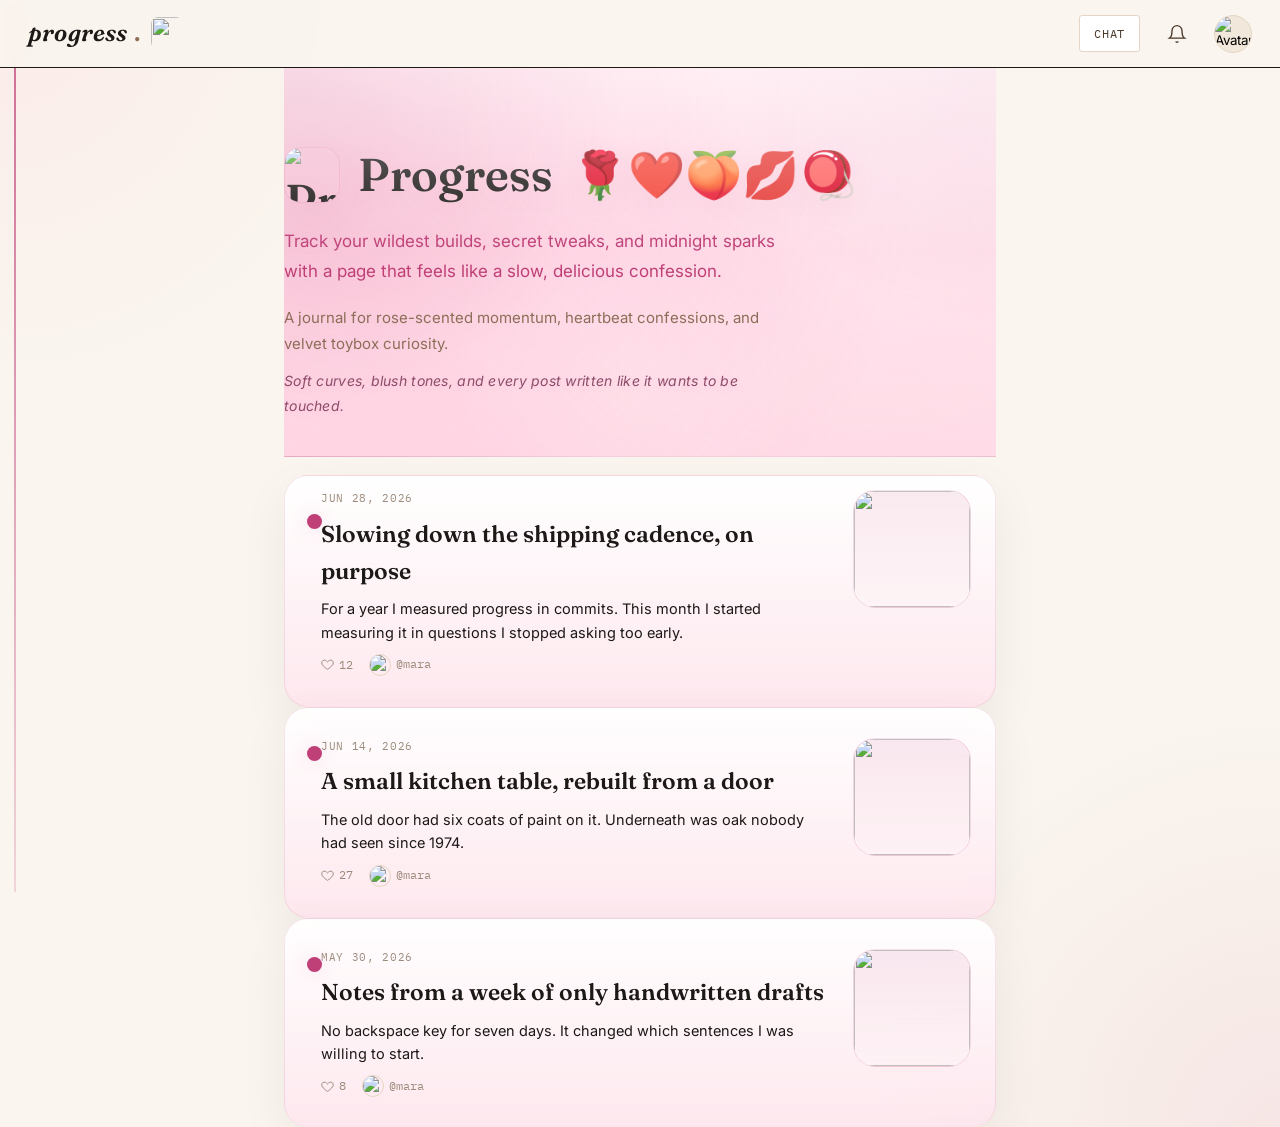
==== index.html @ d83f95b8 "Convert chat to frontend-only realtime via BroadcastChannel and disable backend presence when API is" ====
<!DOCTYPE html>
<html lang="en">
<head>
<meta charset="UTF-8">
<meta name="viewport" content="width=device-width, initial-scale=1.0">
<title>Progress — a journal for what you're building</title>
<meta property="og:site_name" content="Progress">
<meta property="og:type" content="website">
<meta property="og:url" content="https://progressing.online/index.html">
<meta property="og:title" content="Progress — a journal for what you're building">
<meta property="og:description" content="A running record of things made, fixed, rebuilt, and understood a little better than yesterday.">
<meta property="og:image" content="https://progressing.online/images/nearheader.png">
<meta name="twitter:card" content="summary_large_image">
<meta name="twitter:title" content="Progress — a journal for what you're building">
<meta name="twitter:description" content="A running record of things made, fixed, rebuilt, and understood a little better than yesterday.">
<meta name="twitter:image" content="https://progressing.online/images/nearheader.png">
<link rel="preconnect" href="https://fonts.googleapis.com">
<link href="https://fonts.googleapis.com/css2?family=Fraunces:ital,wght@0,500;0,600;1,500;1,600&family=Inter:wght@400;500;600;700&family=IBM+Plex+Mono:wght@400;500&display=swap" rel="stylesheet">
<link rel="stylesheet" href="style.css">
<script>(function(){try{var t=localStorage.getItem("progressTheme");var dark=(t==="dark")||(t!=="light"&&window.matchMedia&&window.matchMedia("(prefers-color-scheme: dark)").matches);if(dark)document.documentElement.setAttribute("data-theme","dark");}catch(e){}})();</script>
<style>
/* ── Event feed card — compact single pill ────────────────────── */
.event-feed-card {
  display: block; border-radius: 20px;
  padding: 14px 16px;
  margin-bottom: 20px; position: relative; overflow: hidden;
  text-decoration: none; color: #fff;
  background-size: 300% 300%;
  animation: efc-grad 8s ease infinite;
  transition: transform .18s cubic-bezier(.34,1.56,.64,1), box-shadow .18s;
  box-shadow: 0 6px 24px rgba(0,0,0,.18);
  -webkit-tap-highlight-color: transparent;
}
@keyframes efc-grad {
  0%,100% { background-position: 0% 60%; }
  50%      { background-position: 100% 40%; }
}
@media (hover:hover) {
  .event-feed-card:hover { transform: translateY(-3px) scale(1.01); box-shadow: 0 14px 36px rgba(0,0,0,.24); }
}
.event-feed-card:active { transform: scale(.98); }
/* shimmer */
.event-feed-card::after {
  content: ""; position: absolute; inset: 0; z-index: 0;
  background: linear-gradient(108deg, transparent 30%, rgba(255,255,255,.13) 50%, transparent 70%);
  animation: efc-shimmer 4s ease-in-out infinite; pointer-events: none;
}
@keyframes efc-shimmer { 0%{transform:translateX(-130%)} 100%{transform:translateX(230%)} }
/* scrim */
.event-feed-card::before {
  content: ""; position: absolute; inset: 0; z-index: 0;
  background: rgba(0,0,0,.18); pointer-events: none;
}
.efc-inner { position: relative; z-index: 1; display: flex; flex-direction: column; gap: 10px; }
/* row 1: live · emoji · title */
.efc-row1 { display: flex; align-items: center; gap: 9px; min-width: 0; }
.efc-live {
  display: inline-flex; align-items: center; gap: 5px; flex-shrink: 0;
  background: rgba(255,255,255,.2); backdrop-filter: blur(8px);
  border: 1px solid rgba(255,255,255,.28); border-radius: 20px;
  padding: 3px 9px; font-size: 9.5px; font-weight: 800;
  text-transform: uppercase; letter-spacing: .12em;
}
.efc-live-dot {
  width: 6px; height: 6px; border-radius: 50%; background: #fff; flex-shrink: 0;
  animation: efc-pulse 1.4s ease-in-out infinite;
}
@keyframes efc-pulse {
  0%   { box-shadow: 0 0 0 0 rgba(255,255,255,.7); }
  70%  { box-shadow: 0 0 0 5px rgba(255,255,255,0); }
  100% { box-shadow: 0 0 0 0 rgba(255,255,255,0); }
}
.efc-emoji { font-size: 26px; line-height: 1; flex-shrink: 0; }
.efc-title {
  font-family: var(--font-display); font-size: clamp(17px,3.5vw,22px);
  font-style: italic; font-weight: 600; color: #fff;
  margin: 0; line-height: 1.1; white-space: nowrap; overflow: hidden; text-overflow: ellipsis;
}
/* row 2: countdown + play */
.efc-row2 { display: flex; align-items: center; justify-content: space-between; gap: 10px; }
.efc-countdown { display: flex; align-items: center; gap: 4px; flex-shrink: 0; }
.efc-unit {
  background: rgba(0,0,0,.28); border-radius: 8px; padding: 4px 8px;
  text-align: center; min-width: 38px;
}
.efc-unit-num {
  display: block; font-family: var(--font-mono);
  font-size: 15px; font-weight: 700; line-height: 1; color: #fff;
}
.efc-unit-label {
  display: block; font-size: 7.5px; text-transform: uppercase;
  letter-spacing: .08em; color: rgba(255,255,255,.55); margin-top: 2px;
}
.efc-sep { font-size: 13px; font-weight: 700; color: rgba(255,255,255,.35); }
.efc-cta {
  display: inline-flex; align-items: center; gap: 6px;
  background: #fff; color: #1a1a1a; border-radius: 30px;
  padding: 8px 18px; font-size: 13px; font-weight: 800;
  white-space: nowrap; flex-shrink: 0;
  box-shadow: 0 3px 10px rgba(0,0,0,.14);
  transition: transform .15s cubic-bezier(.34,1.56,.64,1);
}
@media (hover:hover) { .efc-cta:hover { transform: scale(1.06); } }
</style>
</head>
<body>

<div id="nav-root"></div>
<div id="modal-root"></div>

<main class="container">
  <header class="feed-header">
    <h1><img class="header-icon" src="images/etc1.png" alt="Progress icon"> Progress <span class="hero-emoji">🌹❤️🍑💋🪀</span></h1>
    <p>Track your wildest builds, secret tweaks, and midnight sparks with a page that feels like a slow, delicious confession.</p>
    <p class="subline">A journal for rose-scented momentum, heartbeat confessions, and velvet toybox curiosity.</p>
    <p class="sexy-hint">Soft curves, blush tones, and every post written like it wants to be touched.</p>
  </header>

  <!-- Category tabs — only rendered when the feature is enabled in settings -->
  <div id="feedTabsWrap" style="display:none;">
    <div class="feed-tabs" id="feedTabs" role="tablist" aria-label="Filter posts by category">
      <button class="feed-tab-btn active" data-cat="all" role="tab" aria-selected="true">All</button>
      <button class="feed-tab-btn" data-cat="following" role="tab" aria-selected="false">Following</button>
      <button class="feed-tab-btn" data-cat="development" role="tab" aria-selected="false"><span class="feed-tab-dot"></span>Development</button>
      <button class="feed-tab-btn" data-cat="creative" role="tab" aria-selected="false"><span class="feed-tab-dot"></span>Creative</button>
      <button class="feed-tab-btn" data-cat="random" role="tab" aria-selected="false"><span class="feed-tab-dot"></span>Random</button>
    </div>
  </div>

  <div id="streakBanner" style="display:none;"></div>

  <div id="eventBanner" style="display:none;"></div>

  <div class="timeline" id="timeline">
    <div class="feed-loading-state" id="feedLoading">
      <img src="images/emoticons/sharkcat.png" alt="" class="feed-loading-img">
      <p class="feed-loading-text">fetching posts&hellip;</p>
    </div>
  </div>
</main>

<script src="data.js"></script>
<script src="app.js"></script>
<script>
  const CATEGORY_COLORS = { development: "cat-development", creative: "cat-creative", random: "cat-random" };
  const READ_KEY = "progress:readPosts";

  function getReadSet() {
    try { return new Set(JSON.parse(localStorage.getItem(READ_KEY) || "[]")); } catch(e) { return new Set(); }
  }
  function markRead(postId) {
    try {
      const s = getReadSet();
      s.add(postId);
      // Keep only the last 500 to avoid unbounded growth
      const arr = Array.from(s).slice(-500);
      localStorage.setItem(READ_KEY, JSON.stringify(arr));
    } catch(e) {}
  }

  let activeCategory = getActiveCategory(); // from app.js helper

  // ── Category tabs ──────────────────────────────────────────────────────────
  function initCategoryTabs() {
    const wrap = document.getElementById("feedTabsWrap");
    if (!getCategoryTabsEnabled()) { wrap.style.display = "none"; return; }
    wrap.style.display = "block";

    const tabs = document.querySelectorAll(".feed-tab-btn");
    tabs.forEach(btn => {
      btn.classList.toggle("active", btn.dataset.cat === activeCategory);
      btn.setAttribute("aria-selected", String(btn.dataset.cat === activeCategory));
      btn.addEventListener("click", () => {
        activeCategory = btn.dataset.cat;
        setActiveCategory(activeCategory);
        tabs.forEach(t => {
          t.classList.toggle("active", t.dataset.cat === activeCategory);
          t.setAttribute("aria-selected", String(t.dataset.cat === activeCategory));
        });
        renderFeed();
      });
    });
  }

  // ── Streak banner (mobile) ─────────────────────────────────────────────────
  function renderStreakBanner() {
    const banner = document.getElementById("streakBanner");
    if (!banner) return;
    const me = Progress.getCurrentUser();
    if (!me || me.streak < 1) { banner.style.display = "none"; return; }
    banner.style.display = "block";
    banner.innerHTML = `<div style="display:flex; align-items:center; gap:8px; padding:10px 14px; margin-bottom:12px; border-radius:10px; background:var(--mocha-wash); font-size:13.5px; color:var(--muted);">
      <span style="font-size:18px;">🔥</span>
      <span><strong style="color:var(--ink);">${me.streak}-day streak</strong></span>
    </div>`;
  }

  // ── Feed rendering ─────────────────────────────────────────────────────────
  function renderFeed() {
    let posts = Progress.getPosts();

    // Filter by category / following
    if (getCategoryTabsEnabled() && activeCategory && activeCategory !== "all") {
      if (activeCategory === "following") {
        const me = Progress.getCurrentUser();
        const following = (me && me.following) ? me.following : [];
        posts = posts.filter(p => following.includes(p.author));
      } else {
        posts = posts.filter(p => (p.category || "").toLowerCase() === activeCategory);
      }
    }

    const timeline = document.getElementById("timeline");

    if (!posts.length) {
      timeline.innerHTML = Progress.apiOnline === false
        ? bootingUpHTML()
        : `<div class="feed-empty">
            <h3>${activeCategory === "following" ? "Nothing from people you follow yet" : activeCategory && activeCategory !== "all" ? "Nothing in this category yet" : "Nothing here yet"}</h3>
            <p>${activeCategory === "following" ? "Follow some writers and their posts will show up here." : activeCategory && activeCategory !== "all" ? "Be the first to post in this category." : "The first entry is always the hardest one to publish."}</p>
          </div>`;
      return;
    }

    const readSet = getReadSet();
    timeline.innerHTML = posts.map(p => {
      const author = Progress.getUser(p.author);
      const catClass = p.category ? (CATEGORY_COLORS[p.category.toLowerCase()] || "") : "";
      const catChip  = catClass && getCategoryTabsEnabled()
        ? `<span class="entry-category ${catClass}">${escapeHTML(p.category)}</span>`
        : "";
      const isRead = readSet.has(p.id);
      return `
      <div class="entry${isRead ? " entry--read" : ""}" data-post-id="${p.id}" data-post-href="post.html?id=${p.id}">
        <div class="entry-body">
          ${catChip}
          <span class="entry-date">${Progress.formatDateShort(p.date)}</span>
          <h2 class="entry-title"><a class="entry-link" href="post.html?id=${p.id}"><span class="underline">${renderEmoticonsText(p.title, "inline-emoticon")}</span></a></h2>
          <p class="entry-excerpt">${renderEmoticonsText(p.excerpt, "inline-emoticon")}</p>
          <div class="entry-meta">
            <span>${ICONS.heart.replace('viewBox="0 0 24 24"','viewBox="0 0 24 24" width="13" height="13"')} ${p.likes}</span>
            <span class="entry-author">${avatarHTML(author, 22)}<a class="username-link" href="user.html?id=${author ? author.id : ""}" onclick="event.stopPropagation()">@${p.author}</a></span>
          </div>
          <div class="live-readers" id="lv-${p.id}"></div>
        </div>
        ${p.cover ? `<div class="entry-thumb"><img src="${p.cover}" alt="" loading="lazy"></div>` : ""}
      </div>`;
    }).join("");

    timeline.querySelectorAll(".entry").forEach(entry => {
      entry.addEventListener("click", event => {
        if (event.target.closest("a.username-link")) return;
        const href = entry.dataset.postHref;
        if (href) {
          markRead(entry.dataset.postId);
          entry.classList.add("entry--read");
          location.href = href;
        }
      });
    });
  }

  // ── New posts button ──────────────────────────────────────────────────────
  let _lastPostCount = 0;
  let _newPostsAvailable = 0;

  function showNewPostsBtn(count) {
    let btn = document.getElementById("newPostsBtn");
    if (!btn) {
      btn = document.createElement("button");
      btn.id = "newPostsBtn";
      btn.className = "new-posts-btn";
      const timeline = document.getElementById("timeline");
      timeline.parentNode.insertBefore(btn, timeline);
    }
    btn.textContent = count === 1 ? "1 new post ↑" : `${count} new posts ↑`;
    btn.classList.add("visible");
    btn.onclick = () => {
      btn.classList.remove("visible");
      renderFeed();
      window.scrollTo({ top: 0, behavior: "smooth" });
      _newPostsAvailable = 0;
    };
  }

  async function checkForNewPosts() {
    await Progress.loadFromApi().catch(() => {});
    const posts = Progress.getPosts();
    if (_lastPostCount === 0) { _lastPostCount = posts.length; return; }
    const diff = posts.length - _lastPostCount;
    if (diff > 0) {
      _newPostsAvailable += diff;
      _lastPostCount = posts.length;
      showNewPostsBtn(_newPostsAvailable);
    }
  }

  // ── Event banner — compact single box ─────────────────────────────────────
  let _efcTimer = null;
  async function renderEventBanner() {
    const banner = document.getElementById("eventBanner");
    if (!banner) return;
    try {
      const ev = await apiFetch("/api/events/current");
      if (!ev || !ev.id) { banner.style.display = "none"; return; }

      const gradient = ev.gradient || "linear-gradient(-45deg,#ff6b9d,#ffd93d,#ff6b35,#c471ed)";
      banner.style.display = "block";
      banner.innerHTML = `
        <div class="event-feed-card" onclick="location.href='event.html'" role="link" tabindex="0" style="cursor:pointer;background:${gradient};background-size:300% 300%;">
          <div class="efc-inner">
            <div class="efc-row1">
              <div class="efc-live"><span class="efc-live-dot"></span>Live</div>
              <span class="efc-emoji">${ev.emoji || "🎮"}</span>
              <div class="efc-title">${escapeHTML(ev.title)}</div>
            </div>
            <div class="efc-row2">
              <div class="efc-countdown" id="efcCountdown"></div>
              <a class="efc-cta" href="event.html?play=1" onclick="event.stopPropagation()">▶ Play</a>
            </div>
          </div>
        </div>`;

      const endDate = new Date(ev.endDate);
      clearInterval(_efcTimer);
      function tickCountdown() {
        const el = document.getElementById("efcCountdown");
        if (!el) { clearInterval(_efcTimer); return; }
        const diff = endDate - Date.now();
        if (diff <= 0) {
          el.innerHTML = `<span style="font-size:11px;color:rgba(255,255,255,.7);font-family:var(--font-mono);">Event ended</span>`;
          clearInterval(_efcTimer); return;
        }
        const d = Math.floor(diff / 86400000);
        const h = Math.floor((diff % 86400000) / 3600000);
        const m = Math.floor((diff % 3600000) / 60000);
        const s = Math.floor((diff % 60000) / 1000);
        const u = (n,l) => `<div class="efc-unit"><span class="efc-unit-num">${String(n).padStart(2,"0")}</span><span class="efc-unit-label">${l}</span></div>`;
        const sep = `<span class="efc-sep">:</span>`;
        el.innerHTML = u(d,"days")+sep+u(h,"hrs")+sep+u(m,"min")+sep+u(s,"sec");
      }
      tickCountdown();
      _efcTimer = setInterval(tickCountdown, 1000);

    } catch(e) {
      banner.style.display = "none";
    }
  }

  // ── Start ──────────────────────────────────────────────────────────────────
  async function start() {
    const ready = initShell("feed");
    initCategoryTabs();
    renderFeed();
    renderStreakBanner();
    renderEventBanner();
    // Re-render as soon as posts arrive (before users finish loading)
    window.addEventListener("progress:posts-loaded", () => {
      renderFeed();
      _lastPostCount = Progress.getPosts().length;
    }, { once: true });
    ready.then(() => {
      initCategoryTabs();
      renderFeed();
      renderStreakBanner();
      _lastPostCount = Progress.getPosts().length;
      // Poll every 45 seconds for new posts
      setInterval(checkForNewPosts, 45000);
    }).catch(() => {});

    initPullToRefresh(async () => {
      await Progress.loadFromApi().catch(() => {});
      renderFeed();
      _lastPostCount = Progress.getPosts().length;
      _newPostsAvailable = 0;
      const btn = document.getElementById("newPostsBtn");
      if (btn) btn.classList.remove("visible");
    });
  }

  start();

  // Live reader avatars — update whenever the server broadcasts viewer changes
  document.addEventListener("post-viewers", e => {
    const { postId, viewers } = e.detail;
    const el = document.getElementById(`lv-${postId}`);
    if (!el) return;
    const me = Progress.getCurrentUser();
    const others = viewers.filter(v => v.username !== me?.username);
    if (!others.length) { el.innerHTML = ""; return; }
    const MAX = 5;
    const shown = others.slice(0, MAX);
    const extra = others.length - MAX;
    el.innerHTML = shown.map(v => {
      if (v.avatar) {
        return `<img class="live-av" src="${escapeHTML(v.avatar)}" title="@${escapeHTML(v.username)} is reading" alt="@${escapeHTML(v.username)}">`;
      }
      const ini = (v.name || v.username).split(" ").map(w => w[0]).join("").slice(0, 2).toUpperCase();
      return `<div class="live-av live-av-init" title="@${escapeHTML(v.username)} is reading">${ini}</div>`;
    }).join("") + (extra > 0 ? `<div class="live-av live-av-more">+${extra}</div>` : "");
  });
</script>

</body>
</html>
---- style.css ----
/* ============================================================
   PROGRESS — shared stylesheet
   A quiet journal for tracking what you make.
   ============================================================ */

:root {
  /* color */
  --cream:        #FAF5EE;
  --paper:        #FFFFFF;
  --mocha-dark:   #4A3728;
  --mocha:        #8C6E58;
  --mocha-soft:   #A9866D;
  --mocha-light:  #E4D5C4;
  --mocha-wash:   #F1E7DB;
  --ink:          #1C1917;
  --muted:        #9C8B7C;
  --danger:       #C4453B;

  /* type */
  --font-display: "Fraunces", "Iowan Old Style", serif;
  --font-body:    "Inter", -apple-system, BlinkMacSystemFont, sans-serif;
  --font-mono:    "IBM Plex Mono", ui-monospace, monospace;

  /* layout */
  --nav-h: 68px;
  /* Full height of the top bar including any device safe area (notch/Dynamic
     Island). On most devices this equals --nav-h. Overridden on body.mobile
     to fold in env(safe-area-inset-top) so every sticky/fixed element that
     wants to sit "just below the nav" only needs top: var(--nav-offset). */
  --nav-offset: var(--nav-h);
  --radius: 3px;
  --accent: #bf3f77;
  --accent-soft: #f5d4dd;
  --shadow-soft: 0 1px 2px rgba(28, 25, 23, 0.04), 0 6px 20px rgba(28, 25, 23, 0.05);
}

/* Dark mode: same warm mocha/cream palette, inverted for dark backgrounds
   rather than swapped for a generic gray/blue dark theme - keeps the
   site's identity intact rather than looking like a different app. */
[data-theme="dark"] {
  --cream:        #17130F;
  --paper:        #201A15;
  --mocha-dark:   #EFE1D2;
  --mocha:        #C9A889;
  --mocha-soft:   #B08F72;
  --mocha-light:  #3A2F26;
  --mocha-wash:   #29221B;
  --ink:          #F1E7DB;
  --muted:        #A8917A;
  --danger:       #E0655A;
  --accent:       #d67aa3;
  --accent-soft:  rgba(214, 122, 163, 0.16);
  --shadow-soft: 0 1px 2px rgba(0, 0, 0, 0.25), 0 6px 20px rgba(0, 0, 0, 0.3);
}

/* A handful of components use a hardcoded rgba() (usually for a
   translucent blur effect) rather than referencing --cream/--ink
   directly, so they don't automatically invert the way var()-based rules
   do - each needs its own explicit dark-mode value here. */
[data-theme="dark"] .nav { background: rgba(23, 19, 15, 0.92); }
[data-theme="dark"] .reply-form { background: rgba(32, 26, 21, 0.96); }
[data-theme="dark"] .bio-preview { background: rgba(23, 19, 15, 0.5); }
[data-theme="dark"] .post-content blockquote::before,
[data-theme="dark"] .post-content blockquote::after { color: rgba(241, 231, 219, 0.18); }


* { box-sizing: border-box; }

html { scroll-behavior: smooth; }

body {
  margin: 0;
  background: radial-gradient(circle at top left, rgba(255, 183, 206, 0.16), transparent 22%), radial-gradient(circle at bottom right, rgba(214, 122, 163, 0.12), transparent 24%), var(--cream);
  color: var(--ink);
  font-family: var(--font-body);
  font-size: 16px;
  line-height: 1.6;
  -webkit-font-smoothing: antialiased;
}

a { color: inherit; text-decoration: none; }

img { max-width: 100%; display: block; }

button { font-family: inherit; cursor: pointer; }

::selection { background: rgba(191, 63, 119, 0.18); color: var(--ink); }

:focus-visible {
  outline: 2px solid var(--ink);
  outline-offset: 2px;
}

.container {
  max-width: 760px;
  margin: 0 auto;
  padding: 0 24px;
}

/* ============================================================
   NAV BAR
   ============================================================ */

.nav {
  position: sticky;
  top: 0;
  z-index: 200;
  height: var(--nav-h);
  display: flex;
  align-items: center;
  justify-content: space-between;
  padding: 0 28px;
  background: rgba(250, 245, 238, 0.92);
  backdrop-filter: blur(8px);
  border-bottom: 1px solid var(--ink);
  transition: transform .25s ease, opacity .25s ease, box-shadow .25s ease;
  will-change: transform, opacity;
}

.nav.hidden {
  transform: translateY(-100%);
  opacity: 0;
  box-shadow: none;
  pointer-events: none;
}

.nav-title {
  font-family: var(--font-display);
  font-style: italic;
  font-weight: 600;
  font-size: 24px;
  letter-spacing: 0.2px;
  color: var(--ink);
  display: flex;
  align-items: center;
  gap: 10px;
}

.nav-title .nav-logo-text {
  display: inline-flex;
  align-items: baseline;
  gap: 6px;
}

.nav-logo-image {
  width: 34px;
  height: 34px;
  border-radius: 8px;
  object-fit: cover;
  background: transparent;
  border: 1px solid transparent;
  box-shadow: none;
}

.nav-title .dot { color: var(--mocha); font-style: normal; }

.nav-right {
  display: flex;
  align-items: center;
  gap: 18px;
}

.nav-new {
  font-family: var(--font-mono);
  font-size: 12px;
  letter-spacing: 0.06em;
  text-transform: uppercase;
  color: var(--mocha-dark);
  border: 1px solid var(--mocha-light);
  padding: 8px 14px;
  border-radius: var(--radius);
  background: var(--paper);
  transition: border-color .15s ease, color .15s ease;
}
.nav-new:hover { border-color: var(--ink); color: var(--ink); }

@media (max-width: 600px) {
  .nav-chat-link.nav-new { display: inline-flex; }
}

.mobile-fab {
  display: none;
  position: fixed;
  right: 20px;
  bottom: 24px;
  width: 56px;
  height: 56px;
  border-radius: 50%;
  background: var(--cream, #fff);
  color: var(--ink);
  align-items: center;
  justify-content: center;
  box-shadow: 0 6px 20px rgba(0, 0, 0, 0.18);
  border: 1px solid var(--mocha-light);
  z-index: 300;
  transition: transform .15s ease, box-shadow .15s ease;
}
.mobile-fab svg { width: 24px; height: 24px; }
.mobile-fab:active { transform: scale(0.94); box-shadow: 0 3px 12px rgba(0, 0, 0, 0.18); }
body.mobile .mobile-fab { display: flex; }

/* Account locked: nav stays visible so the person can see they're still
   "in" the site, but every control in it is inert - the appeal link in
   .locked-screen is the only interactive thing left. */
body.account-locked .nav {
  pointer-events: none;
  opacity: 0.55;
}
body.account-locked .mobile-fab {
  display: none !important;
  pointer-events: none;
}

/* Account banned: separate system from the lock above, but the same
   nav-disabling treatment. Kept as its own rule (rather than combining
   selectors with account-locked) so this system's CSS can be verified and
   changed independently. */
body.account-banned .nav {
  pointer-events: none;
  opacity: 0.55;
  cursor: not-allowed;
}
body.account-banned .dropdown.open {
  display: none !important;
}
body.account-banned .mobile-fab {
  display: none !important;
  pointer-events: none;
}
.locked-screen {
  padding: 100px 20px;
  text-align: center;
  max-width: 560px;
  margin: 0 auto;
}
.locked-screen .error-illustration {
  max-width: 320px;
  margin: 0 auto 28px;
}
.locked-screen h1 {
  font-family: var(--font-display);
  font-size: 32px;
  margin: 0 0 14px;
  color: var(--ink);
}
.locked-screen p {
  font-size: 15.5px;
  color: var(--muted);
  line-height: 1.6;
}
.locked-screen a {
  color: var(--mocha-dark);
  text-decoration: underline;
  font-weight: 600;
}
.locked-screen a:hover { color: var(--ink); }
.locked-screen .banned-appeal-btn {
  display: inline-block;
  margin-top: 22px;
  text-decoration: none;
  font-weight: 600;
}

.bell-wrap { position: relative; }

.bell-btn {
  width: 38px;
  height: 38px;
  border-radius: 50%;
  border: 1px solid transparent;
  background: transparent;
  display: flex;
  align-items: center;
  justify-content: center;
  color: var(--mocha-dark);
  transition: background .15s ease, border-color .15s ease;
}
.bell-btn:hover { background: var(--mocha-wash); }
.bell-btn svg { width: 20px; height: 20px; }

.bell-badge {
  position: absolute;
  top: -2px;
  right: -2px;
  min-width: 17px;
  height: 17px;
  padding: 0 4px;
  border-radius: 9px;
  background: var(--danger);
  color: #fff;
  font-size: 10px;
  font-family: var(--font-mono);
  font-weight: 700;
  display: flex;
  align-items: center;
  justify-content: center;
  border: 2px solid var(--cream);
}
.bell-badge.hidden { display: none; }

.avatar-wrap { position: relative; }

.avatar-btn {
  width: 38px;
  height: 38px;
  border-radius: 50%;
  overflow: hidden;
  border: 1px solid var(--mocha-light);
  padding: 0;
  background: var(--mocha-wash);
  display: flex;
  align-items: center;
  justify-content: center;
  transition: border-color .15s ease;
}
.avatar-btn:hover { border-color: var(--ink); }
.avatar-btn img { width: 100%; height: 100%; object-fit: cover; }
.avatar-btn .initials {
  font-family: var(--font-display);
  font-style: italic;
  font-size: 15px;
  color: var(--mocha-dark);
}

.dropdown {
  position: absolute;
  top: calc(100% + 12px);
  right: 0;
  min-width: 200px;
  background: var(--paper);
  border: 1px solid var(--ink);
  border-radius: var(--radius);
  box-shadow: var(--shadow-soft);
  opacity: 0;
  transform: translateY(-6px);
  pointer-events: none;
  transition: opacity .15s ease, transform .15s ease;
}
.dropdown.open {
  opacity: 1;
  transform: translateY(0);
  pointer-events: auto;
}
.dropdown.notif { width: 320px; min-width: 320px; }

.dropdown-header {
  padding: 12px 16px;
  font-family: var(--font-mono);
  font-size: 11px;
  letter-spacing: 0.08em;
  text-transform: uppercase;
  color: var(--muted);
  border-bottom: 1px solid var(--mocha-wash);
}

.dropdown-item {
  display: block;
  width: 100%;
  text-align: left;
  padding: 12px 16px;
  background: none;
  border: none;
  font-size: 14px;
  color: var(--ink);
  border-bottom: 1px solid var(--mocha-wash);
}
.dropdown-item:last-child { border-bottom: none; }
.dropdown-item:hover { background: var(--mocha-wash); }
.dropdown-item.muted { color: var(--muted); }
.dropdown-item.danger { color: var(--danger); }

.notif-item {
  display: flex;
  gap: 10px;
  padding: 12px 16px;
  border-bottom: 1px solid var(--mocha-wash);
  align-items: flex-start;
}
.notif-item:last-child { border-bottom: none; }
.notif-item .dot-unread {
  width: 6px; height: 6px; border-radius: 50%;
  background: var(--mocha); margin-top: 6px; flex-shrink: 0;
}
.notif-item .dot-unread.seen { background: transparent; }
.notif-item p { margin: 0; font-size: 13.5px; line-height: 1.45; }
.notif-item strong { font-weight: 600; }
.notif-item .username-link {
  color: inherit;
  text-decoration: none;
  border-bottom: 1px solid transparent;
  cursor: pointer;
  transition: border-color .15s ease, color .15s ease;
}
.notif-item .username-link:hover {
  text-decoration: underline;
  border-color: currentColor;
}
.notif-item time {
  display: block; margin-top: 3px;
  font-family: var(--font-mono); font-size: 10.5px; color: var(--muted);
}
.notif-empty {
  padding: 28px 16px; text-align: center;
  color: var(--muted); font-size: 13px;
}
.notif-dismiss {
  background: none; border: none; cursor: pointer;
  color: var(--muted); font-size: 18px; line-height: 1;
  padding: 0 0 0 8px; flex-shrink: 0;
  opacity: 0; transition: opacity .15s;
  align-self: flex-start; margin-top: 1px;
}
.notif-item:hover .notif-dismiss { opacity: 1; }
.notif-dismiss:hover { color: var(--danger); }

/* ============================================================
   FEED — timeline of entries
   ============================================================ */

.feed-header {
  position: relative;
  overflow: hidden;
  padding: 70px 0 38px;
  margin-bottom: 18px;
  background: radial-gradient(circle at top left, rgba(191, 63, 119, 0.26), transparent 42%), radial-gradient(circle at top right, rgba(214, 122, 163, 0.18), transparent 32%), linear-gradient(180deg, #fff0f4 0%, #ffdce7 100%);
  border-bottom: 1px solid rgba(191, 63, 119, 0.18);
}
.feed-header::before {
  content: "";
  position: absolute;
  inset: 0;
  background-image: radial-gradient(circle at 14% 20%, rgba(255, 116, 171, 0.18), transparent 78%), radial-gradient(circle at 82% 14%, rgba(255, 201, 224, 0.16), transparent 64%), radial-gradient(circle at 48% 74%, rgba(255, 255, 255, 0.24), transparent 38%), radial-gradient(circle at 50% 30%, rgba(255, 92, 148, 0.08), transparent 52%);
  pointer-events: none;
}
.feed-header::after {
  content: "";
  position: absolute;
  inset: 0;
  pointer-events: none;
  background: linear-gradient(180deg, rgba(255, 255, 255, 0.45), transparent 48%);
}
.feed-header h1 {
  position: relative;
  font-family: var(--font-display);
  font-size: 46px;
  font-weight: 600;
  margin: 0 0 14px;
  color: var(--ink);
  display: inline-flex;
  align-items: center;
  gap: 18px;
  text-shadow: 0 8px 30px rgba(191, 63, 119, 0.08);
}
.feed-header h1 .header-icon {
  width: 56px;
  height: 56px;
  display: inline-block;
  object-fit: contain;
  border-radius: 16px;
  border: 1px solid rgba(191, 63, 119, 0.16);
  box-shadow: 0 18px 45px rgba(191, 63, 119, 0.08);
}
.feed-header p {
  position: relative;
  margin: 0;
  color: var(--accent);
  font-size: 17px;
  max-width: 48ch;
  line-height: 1.8;
}
.feed-header .subline {
  margin: 18px 0 0;
  color: var(--mocha);
  font-size: 15px;
  max-width: 54ch;
  line-height: 1.75;
}
..feed-header .hero-emoji {
  font-size: 42px;
  margin-left: 10px;
  display: inline-block;
  animation: heart-beat 1.6s ease-in-out infinite;
  filter: drop-shadow(0 0 20px rgba(255, 111, 165, 0.75));
  transform-origin: center;
}
.feed-header .sexy-hint {
  margin: 12px 0 0;
  color: #8c4b6a;
  font-size: 14px;
  max-width: 52ch;
  line-height: 1.75;
  font-style: italic;
  letter-spacing: 0.02em;
  text-shadow: 0 2px 8px rgba(255, 147, 180, 0.12);
}

.timeline::before {
  content: "";
  position: absolute;
  left: 14px;
  top: 8px;
  bottom: 8px;
  width: 2px;
  background: linear-gradient(180deg, rgba(191, 63, 119, 0.75), rgba(191, 63, 119, 0.18));
}

.entry {
  position: relative;
  display: flex;
  gap: 22px;
  padding: 30px 24px 30px 36px;
  border-radius: 24px;
  border: 1px solid rgba(191, 63, 119, 0.12);
  background: linear-gradient(180deg, rgba(255, 255, 255, 0.96), rgba(255, 226, 238, 0.7));
  box-shadow: 0 18px 50px rgba(0, 0, 0, 0.06);
  cursor: pointer;
  transition: transform .25s ease, box-shadow .25s ease, border-color .25s ease, background .25s ease, filter .25s ease;
}
.entry:first-child { padding-top: 14px; }
.entry:last-child { border-bottom: none; }

.entry:hover { transform: translateY(-3px); box-shadow: 0 24px 58px rgba(0, 0, 0, 0.08); border-color: rgba(191, 63, 119, 0.22); background: rgba(255, 255, 255, 0.98); }

.entry::before {
  content: "";
  position: absolute;
  left: 22px;
  top: 38px;
  width: 13px;
  height: 13px;
  border-radius: 50%;
  background: var(--accent);
  border: 1px solid rgba(191, 63, 119, 0.9);
  box-shadow: 0 0 20px rgba(191, 63, 119, 0.16);
  transition: background .15s ease, border-color .15s ease;
}
.entry:hover::before { background: var(--accent-soft); border-color: rgba(191, 63, 119, 1); }

/* ── Read / visited state ──────────────────────────────────────────────────── */
.entry--read::before {
  background: var(--mocha-light) !important;
  border-color: var(--mocha-light) !important;
}
.entry--read .entry-title { color: var(--muted); }

.entry-body { flex: 1; min-width: 0; }

.entry-date {
  font-family: var(--font-mono);
  font-size: 11px;
  letter-spacing: 0.06em;
  text-transform: uppercase;
  color: var(--muted);
  display: block;
  margin-bottom: 8px;
}

.entry-title {
  font-family: var(--font-display);
  font-size: 23px;
  font-weight: 600;
  margin: 0 0 8px;
  color: var(--ink);
  transition: color .15s ease, text-shadow .25s ease;
  text-shadow: 0 0 0 rgba(255, 255, 255, 0);
}
.entry:hover .entry-title { color: var(--mocha-dark); text-shadow: 0 12px 28px rgba(191, 63, 119, 0.08); }
.entry:hover .entry-title .underline { border-color: var(--ink); }
.entry-title .underline { border-bottom: 1px solid transparent; }

.entry-excerpt {
  margin: 0 0 10px;
  color: var(--ink);
  font-size: 14.5px;
  display: -webkit-box;
  -webkit-line-clamp: 2;
  line-clamp: 2;
  -webkit-box-orient: vertical;
  overflow: hidden;
}

.entry-meta {
  display: flex;
  gap: 16px;
  align-items: center;
  font-family: var(--font-mono);
  font-size: 11.5px;
  color: var(--muted);
}
.entry-meta span { display: inline-flex; align-items: center; gap: 5px; }
.entry-meta svg { width: 13px; height: 13px; }

/* ── Live reader avatars ───────────────────────────── */
.live-readers {
  display: flex;
  align-items: center;
  min-height: 0;
  overflow: hidden;
  transition: min-height 0.25s ease, opacity 0.25s ease;
  opacity: 0;
}
.live-readers:not(:empty) {
  min-height: 28px;
  margin-top: 10px;
  opacity: 1;
}
.live-readers:not(:empty)::after {
  content: "";
  display: inline-block;
  width: 5px;
  height: 5px;
  border-radius: 50%;
  background: var(--mocha-soft);
  margin-left: 9px;
  flex-shrink: 0;
  animation: lv-pulse 2s ease-in-out infinite;
}
.live-av {
  width: 26px;
  height: 26px;
  border-radius: 50%;
  border: 2px solid var(--paper);
  object-fit: cover;
  flex-shrink: 0;
  margin-left: -7px;
  animation: lv-pop 0.22s cubic-bezier(0.34, 1.56, 0.64, 1) both;
}
.live-av:first-child { margin-left: 0; }
.live-av-init {
  background: var(--mocha-soft);
  color: var(--paper);
  font-size: 8px;
  font-weight: 700;
  letter-spacing: 0.03em;
  display: flex;
  align-items: center;
  justify-content: center;
}
.live-av-more {
  background: var(--mocha-light);
  color: var(--mocha-dark);
  font-size: 9px;
  font-weight: 600;
  font-family: var(--font-mono);
}
@keyframes lv-pop {
  from { opacity: 0; transform: scale(0.4) translateY(4px); }
  to   { opacity: 1; transform: scale(1) translateY(0); }
}
@keyframes lv-pulse {
  0%, 100% { opacity: 0.3; transform: scale(0.8); }
  50%       { opacity: 0.85; transform: scale(1.15); }
}
.entry-author {
  display: inline-flex;
  align-items: center;
  gap: 8px;
}
.entry-author img,
.entry-author .initials {
  width: 22px;
  height: 22px;
  border-radius: 50%;
  display: inline-flex;
  align-items: center;
  justify-content: center;
  overflow: hidden;
  border: 1px solid var(--mocha-light);
}
.entry-author img {
  width: 22px;
  height: 22px;
  object-fit: cover;
}
.entry-author .initials {
  font-size: 12px;
}

.username-link {
  color: inherit;
  text-decoration: none;
  border-bottom: 1px solid transparent;
  transition: border-color .15s ease, color .15s ease;
}
.username-link:hover {
  text-decoration: underline;
  border-color: currentColor;
}

.entry-thumb {
  height: 118px;
  width: 118px;
  flex-shrink: 0;
  border-radius: 22px;
  overflow: hidden;
  background: linear-gradient(180deg, rgba(191, 63, 119, 0.1), rgba(255, 255, 255, 0.2));
  border: 1px solid rgba(191, 63, 119, 0.14);
  box-shadow: inset 0 0 0 1px rgba(255,255,255,0.24);
}
.entry-thumb img { width: 100%; height: 100%; object-fit: cover; }

.feed-empty {
  padding: 80px 20px;
  text-align: center;
  color: var(--muted);
}
.feed-empty h3 { font-family: var(--font-display); color: var(--ink); font-size: 22px; }

.feed-loading-state {
  display: flex;
  flex-direction: column;
  align-items: center;
  gap: 14px;
  padding: 72px 20px 80px;
}
.feed-loading-img {
  width: 64px;
  height: 64px;
  object-fit: contain;
  animation: feed-loading-bob 1.4s ease-in-out infinite;
  opacity: 0.82;
}
.feed-loading-text {
  font-size: 13px;
  color: var(--muted);
  letter-spacing: 0.03em;
  margin: 0;
}
@keyframes feed-loading-bob {
  0%, 100% { transform: translateY(0px); }
  50%       { transform: translateY(-6px); }
}

@keyframes heart-beat {
  0%, 100% { transform: scale(1); }
  20%, 60%  { transform: scale(1.08); }
  40%, 80%  { transform: scale(0.94); }
}

/* ============================================================
   POST READER
   ============================================================ */

.progress-track {
  position: fixed;
  top: var(--nav-offset);
  left: 0;
  width: 100%;
  height: 2px;
  background: transparent;
  z-index: 190;
}
.progress-fill {
  height: 100%;
  width: 0%;
  background: var(--ink);
  transition: width .08s linear;
}

.post-head { padding: 52px 0 28px; }
.post-back {
  display: inline-flex; align-items: center; gap: 6px;
  font-family: var(--font-mono); font-size: 12px; text-transform: uppercase;
  letter-spacing: 0.06em; color: var(--mocha); margin-bottom: 26px;
}
.post-back:hover { color: var(--ink); }

.post-date {
  font-family: var(--font-mono); font-size: 12px; color: var(--muted);
  text-transform: uppercase; letter-spacing: 0.06em; margin-bottom: 14px; display: block;
}
.post-title {
  font-family: var(--font-display); font-size: 44px; font-weight: 600;
  line-height: 1.15; margin: 0 0 20px; color: var(--ink);
}
.post-byline {
  display: flex; align-items: center; gap: 12px; color: var(--muted); font-size: 14px;
}
.post-byline img,
.post-byline .initials {
  width: 42px;
  height: 42px;
  border-radius: 50%;
  display: inline-flex;
  align-items: center;
  justify-content: center;
  overflow: hidden;
  border: 1px solid var(--mocha-light);
  transform: translateY(2px);
}
.post-byline img {
  width: 42px;
  height: 42px;
  object-fit: cover;
}
.post-byline .initials {
  font-size: 15px;
}

.avatar-link {
  display: inline-flex;
  line-height: 0;
  border-radius: 50%;
  transition: opacity .15s ease;
}
.avatar-link:hover { opacity: 0.85; }

.mention-link {
  color: var(--mocha-dark);
  text-decoration: underline;
  font-weight: 600;
}
.mention-link:hover { color: var(--ink); }

.error-illustration {
  max-width: 420px;
  margin: 0 auto 34px;
}
.error-illustration img {
  width: 100%;
  height: auto;
  display: block;
  border-radius: var(--radius);
}

.post-cover {
  width: 100%; max-height: 420px; object-fit: cover;
  border-radius: var(--radius); margin: 8px 0 40px;
  border: 1px solid var(--mocha-light);
}

.post-content {
  font-size: 18px;
  line-height: 1.8;
  color: var(--ink);
  padding-bottom: 40px;
}
.post-content p { margin: 0 0 22px; }
.post-content h2 {
  font-family: var(--font-display); font-size: 27px; margin: 40px 0 16px; color: var(--ink);
}
.post-content img { border-radius: var(--radius); margin: 30px 0; border: 1px solid var(--mocha-light); }

/* Video embeds in posts — constrained size so they don't fill the screen */
.post-content figure { margin: 24px 0; }
.post-video-wrap {
  display: block;
  margin: 24px 0;
  border-radius: var(--radius);
  overflow: hidden;
  border: 1px solid var(--mocha-light);
  background: #000;
  max-width: 100%;
}
.post-video {
  display: block;
  width: 100%;
  max-height: 360px;   /* not too tall — readable alongside text */
  object-fit: contain; /* letterbox rather than crop */
  background: #000;
  outline: none;
}
/* Upload loading placeholder shown in the editor */
.post-video-uploading {
  display: flex;
  align-items: center;
  gap: 10px;
  padding: 12px 16px;
  background: var(--mocha-wash);
  border: 1px dashed var(--mocha-light);
  border-radius: var(--radius);
  font-size: 13px;
  color: var(--muted);
  margin: 12px 0;
  user-select: none;
}
.post-video-spinner {
  width: 14px; height: 14px;
  border: 2px solid var(--mocha-light);
  border-top-color: var(--mocha-dark);
  border-radius: 50%;
  animation: vid-spin .8s linear infinite;
  flex-shrink: 0;
}
@keyframes vid-spin { to { transform: rotate(360deg); } }
@media (max-width: 600px) { .post-video { max-height: 220px; } }
.post-content a { color: var(--mocha-dark); border-bottom: 1px solid var(--mocha); }
.post-content blockquote {
  margin: 28px 0; padding: 14px 20px 14px 24px; border-left: 2px solid var(--ink);
  color: var(--mocha-dark); font-style: italic; font-family: var(--font-display); font-size: 20px;
  position: relative;
  quotes: "\201C" "\201D" "\2018" "\2019";
}

.post-content blockquote::before,
.post-content blockquote::after {
  position: absolute;
  color: rgba(28, 25, 23, 0.18);
  font-size: 3rem;
  line-height: 1;
  font-family: var(--font-display);
}

.post-content blockquote::before {
  content: open-quote;
  left: 8px;
  top: 0;
}

.post-content blockquote::after {
  content: close-quote;
  right: 8px;
  bottom: -8px;
}

.post-footer {
  border-top: 1px solid var(--mocha-light);
  padding: 28px 0 70px;
  display: flex;
  gap: 14px;
  flex-wrap: wrap;
}
.react-btn {
  display: inline-flex; align-items: center; gap: 8px;
  border: 1px solid var(--mocha-light); background: var(--paper);
  padding: 10px 18px; border-radius: 20px; font-size: 14px; color: var(--mocha-dark);
  transition: border-color .15s ease, color .15s ease, background .15s ease;
}
.react-btn svg { width: 16px; height: 16px; }
.react-btn:hover { border-color: var(--ink); color: var(--ink); }
.react-btn.liked { background: var(--ink); border-color: var(--ink); color: var(--cream); }
.react-btn.liked svg { fill: var(--cream); }

.replies-section {
  margin-top: 28px;
  border-top: 1px solid var(--mocha-light);
  padding-top: 28px;
}
.replies-header {
  display: flex;
  align-items: center;
  justify-content: space-between;
  gap: 12px;
  margin-bottom: 18px;
}
.replies-header h2 {
  margin: 0;
  font-family: var(--font-display);
  font-size: 22px;
}
.replies-count {
  font-family: var(--font-mono);
  color: var(--muted);
  font-size: 12px;
  text-transform: uppercase;
  letter-spacing: 0.06em;
}
.reply-item {
  display: flex;
  gap: 14px;
  padding: 16px 0;
  border-bottom: 1px solid var(--mocha-wash);
}
.reply-item:last-child { border-bottom: none; }
.reply-avatar {
  width: 36px;
  height: 36px;
  flex-shrink: 0;
  border-radius: 50%;
  overflow: hidden;
  border: 1px solid var(--mocha-light);
  display: flex;
  align-items: center;
  justify-content: center;
  background: var(--mocha-wash);
}
.reply-avatar img {
  width: 100%;
  height: 100%;
  object-fit: cover;
}
.reply-avatar .initials {
  font-family: var(--font-display);
  font-style: italic;
  color: var(--mocha-dark);
  line-height: 1;
}
.reply-content { flex: 1; }
.reply-meta {
  display: flex;
  align-items: center;
  gap: 10px;
  font-size: 13px;
  color: var(--muted);
  margin-bottom: 6px;
}
.reply-body {
  margin: 0;
  color: var(--ink);
  line-height: 1.6;
}
.reply-form {
  margin-top: 20px;
  display: flex;
  flex-direction: column;
  gap: 14px;
  padding: 18px;
  border: 1px solid var(--mocha-light);
  border-radius: calc(var(--radius) * 1.5);
  background: rgba(255, 255, 255, 0.96);
}
.reply-form textarea {
  width: 100%;
  min-height: 120px;
  resize: vertical;
  padding: 16px;
  border: 1px solid var(--mocha-light);
  border-radius: var(--radius);
  background: var(--paper);
  color: var(--ink);
  font-family: Inter, system-ui, sans-serif;
  font-size: 15px;
}
.reply-form textarea:focus {
  outline: none;
  border-color: var(--ink);
  box-shadow: 0 0 0 3px rgba(28, 25, 23, 0.05);
}
.reply-controls {
  display: flex;
  flex-wrap: wrap;
  gap: 12px;
  align-items: center;
  justify-content: space-between;
}
.emoji-picker {
  display: flex;
  flex-wrap: wrap;
  gap: 10px;
  margin-top: 10px;
}
.emoji-btn {
  width: 52px;
  height: 52px;
  border: 1px solid var(--mocha-light);
  border-radius: 14px;
  background: var(--paper);
  display: inline-flex;
  align-items: center;
  justify-content: center;
  cursor: pointer;
  padding: 0;
}
.emoji-btn img {
  width: 30px;
  height: 30px;
  display: block;
}
.emoji-btn:hover {
  border-color: var(--ink);
}
.emoji-tooltip {
  position: fixed;
  z-index: 1100;
  width: 120px;
  padding: 12px 10px 10px;
  border: 1px solid var(--mocha-light);
  border-radius: 18px;
  background: var(--paper);
  box-shadow: 0 18px 48px rgba(28, 25, 23, 0.14);
  text-align: center;
  pointer-events: none;
}
.emoji-tooltip.hidden {
  display: none;
}
.emoji-tooltip.small {
  width: 90px;
  padding: 10px 8px 8px;
  border-radius: 16px;
}
.emoji-tooltip.small img {
  width: 40px;
  height: 40px;
  margin-bottom: 6px;
}
.emoji-tooltip img {
  width: 72px;
  height: 72px;
  display: block;
  margin: 0 auto 10px;
}
.emoji-tooltip-label {
  font-family: var(--font-mono);
  font-size: 12px;
  color: var(--muted);
  word-break: break-word;
}
.emoji-tooltip-label.long-name {
  font-size: 9.5px;
}
.reply-image-preview {
  display: flex;
  gap: 12px;
}
.reply-image-preview-card {
  position: relative;
  width: 140px;
  min-width: 140px;
  border: 1px solid var(--mocha-light);
  border-radius: var(--radius);
  overflow: hidden;
}
.reply-image-loading {
  width: 140px;
  min-width: 140px;
  padding: 16px;
  border: 1px solid var(--mocha-light);
  border-radius: var(--radius);
  background: var(--paper);
  display: flex;
  align-items: center;
  justify-content: center;
  font-size: 14px;
  color: var(--muted);
}
.reply-image-preview-card img {
  width: 100%;
  height: 100%;
  object-fit: cover;
}
.reply-image-preview-card #removeImageBtn {
  width: 100%;
  border-top: 1px solid var(--mocha-light);
  border-radius: 0;
}
.reply-image {
  margin-top: 10px;
  max-width: 280px;
  border: 1px solid var(--mocha-light);
  border-radius: var(--radius);
  overflow: hidden;
}
.reply-image img {
  width: 100%;
  display: block;
  object-fit: cover;
}
.inline-emoticon {
  display: inline-block;
  width: 1.1em;
  height: 1.1em;
  vertical-align: text-bottom;
  margin: 0 0.18em;
  object-fit: contain;
  border: none;
  outline: none;
  background: transparent;
}
.post-content .inline-emoticon {
  width: 2em;
  height: 2em;
  margin: 0 0.15em;
}
.chat-bubble .inline-emoticon {
  width: 2.6em;
  height: 2.6em;
  vertical-align: middle;
  margin: 2px 0.1em;
}
.notif-emoticon {
  width: 17px;
  height: 17px;
  vertical-align: text-bottom;
  margin: 0 2px;
  object-fit: contain;
}
.reply-emoticon {
  width: 34px;
  height: 34px;
  vertical-align: text-bottom;
  margin: 0 4px;
}
.bio-emoticon {
  width: 24px;
  height: 24px;
  vertical-align: text-bottom;
  margin: 0 4px;
  object-fit: contain;
}
.profile-badges-row {
  display: flex;
  gap: 8px;
  align-items: center;
  flex-wrap: wrap;
  margin-bottom: 10px;
}
.profile-badges-inventory {
  display: flex;
  gap: 10px;
  flex-wrap: wrap;
  align-items: center;
  padding: 10px 0 0;
}
.profile-badges-inventory .profile-badge {
  width: 40px;
  height: 40px;
}
.profile-name-row {
  display: inline-flex;
  align-items: baseline;
  gap: 0.35rem;
  line-height: 1;
}
.profile-badge {
  display: inline-flex;
  align-items: center;
  justify-content: center;
  width: 40px;
  height: 40px;
  border-radius: 999px;
  background: var(--mocha-light);
  color: var(--ink);
  font-size: 18px;
  cursor: pointer;
  border: 1px solid transparent;
  transition: border-color .15s ease, transform .15s ease;
}
.profile-badge:hover,
.profile-badge:focus {
  border-color: var(--ink);
  transform: translateY(-1px);
  outline: none;
}
.profile-badge.is-displayed {
  border-color: var(--mocha-dark);
  box-shadow: 0 0 0 2px var(--paper), 0 0 0 4px var(--mocha-dark);
}
.profile-badge.is-displayed::after {
  content: "\2713";
  position: absolute;
  bottom: -4px;
  right: -4px;
  width: 16px;
  height: 16px;
  border-radius: 999px;
  background: var(--mocha-dark);
  color: var(--paper);
  font-size: 10px;
  line-height: 16px;
  text-align: center;
}
.profile-badges-inventory .profile-badge {
  position: relative;
}
.profile-badge-image {
  width: 1.2em;
  height: 1.2em;
  vertical-align: text-bottom;
  object-fit: contain;
  margin-left: 0.25rem;
  border-radius: 0;
  background: transparent;
  border: none;
}
/* Display badge — small chip sitting inline with the name */
.display-badge-image,
.display-badge-text {
  display: inline-flex;
  align-items: center;
  justify-content: center;
  vertical-align: middle;
  margin-left: 6px;
  background: var(--mocha-wash);
  border-radius: 6px;
  padding: 2px 4px;
  border: 1px solid var(--mocha-light);
}
.display-badge-image {
  width: 20px;
  height: 20px;
  object-fit: contain;
  border-radius: 4px;
  background: transparent;
  border: none;
  padding: 0;
}
/* Creator badge — larger so it's actually visible, tighter gap to name */
.display-badge-image.creator-badge {
  width: 56px;
  height: 56px;
  margin-left: 2px;
}
.display-badge-text {
  font-size: 14px;
  line-height: 1;
}

.tooltip-badge-image {
  width: 1.2rem;
  height: 1.2rem;
  vertical-align: middle;
  margin-right: 0.35rem;
  object-fit: contain;
  border-radius: 0;
}
.badge-detail-card {
  border: 1px solid rgba(28, 25, 23, 0.08);
  border-radius: 14px;
  padding: 14px 16px;
  margin-bottom: 12px;
  background: var(--paper);
}
.badge-detail-header {
  display: flex;
  align-items: flex-start;
  gap: 12px;
}
.badge-detail-icon {
  width: 38px;
  height: 38px;
  flex-shrink: 0;
}
.badge-detail-icon img {
  width: 100%;
  height: 100%;
  object-fit: contain;
}
.badge-detail-title {
  font-weight: 700;
  margin-bottom: 4px;
}
.badge-detail-description {
  color: var(--muted);
  font-size: 13px;
  line-height: 1.4;
}
.badge-detail-note {
  margin-top: 10px;
  color: var(--ink);
  font-size: 13px;
  line-height: 1.4;
  font-style: italic;
}
.reply-empty {
  color: var(--muted);
  font-size: 15px;
}

/* ============================================================
   EDITOR (write.html)
   ============================================================ */

.editor-wrap { padding: 40px 0 100px; }

.editor-title-input {
  width: 100%; border: none; background: transparent; outline: none;
  font-family: var(--font-display); font-size: 40px; font-weight: 600;
  color: var(--ink); margin-bottom: 6px;
}
.editor-title-input::placeholder { color: var(--mocha-light); }

.editor-cover-drop {
  border: 1px dashed var(--mocha-light);
  border-radius: var(--radius);
  padding: 22px;
  text-align: center;
  color: var(--muted);
  font-size: 13px;
  margin: 18px 0 26px;
  cursor: pointer;
  transition: border-color .15s ease, color .15s ease;
  position: relative;
  overflow: hidden;
}
.editor-cover-drop:hover { border-color: var(--mocha); color: var(--mocha-dark); }
.editor-cover-drop img { max-height: 260px; margin: 0 auto; border-radius: var(--radius); }
.editor-cover-drop .cover-hint { pointer-events: none; }

.toolbar {
  position: sticky;
  top: var(--nav-offset);
  z-index: 100;
  display: flex;
  gap: 2px;
  padding: 8px;
  background: var(--paper);
  border: 1px solid var(--mocha-light);
  border-radius: var(--radius);
  margin-bottom: 22px;
  flex-wrap: wrap;
}
.tb-btn {
  width: 34px; height: 34px;
  display: flex; align-items: center; justify-content: center;
  border: 1px solid transparent; background: transparent; border-radius: var(--radius);
  color: var(--mocha-dark); font-size: 14px; font-weight: 700;
}
.tb-btn svg { width: 16px; height: 16px; }
.tb-btn:hover { background: var(--mocha-wash); }
.tb-btn.active { background: var(--ink); color: var(--cream); }
.tb-sep { width: 1px; background: var(--mocha-light); margin: 4px 4px; }

.editor-canvas {
  min-height: 400px;
  font-size: 18px;
  line-height: 1.8;
  color: var(--ink);
  outline: none;
}
.editor-canvas p { margin: 0 0 20px; }
.editor-canvas h2 { font-family: var(--font-display); font-size: 27px; margin: 32px 0 14px; color: var(--ink); }
.editor-canvas img { max-width: 100%; border-radius: var(--radius); margin: 20px 0; border: 1px solid var(--mocha-light); }
.editor-canvas .yt-embed { margin: 20px 0; }
.editor-canvas blockquote {
  margin: 24px 0; padding: 4px 0 4px 20px; border-left: 2px solid var(--ink);
  color: var(--mocha-dark); font-style: italic; font-family: var(--font-display); font-size: 20px;
}
.editor-canvas:empty::before {
  content: attr(data-placeholder);
  color: var(--mocha-light);
}

.editor-actions {
  position: fixed;
  bottom: 26px; right: 32px;
  display: flex; gap: 10px;
}
.btn {
  padding: 12px 22px; border-radius: 22px; font-size: 14px; font-weight: 600;
  border: 1px solid var(--ink); background: var(--paper); color: var(--ink);
  box-shadow: var(--shadow-soft);
}
.btn:hover { background: var(--mocha-wash); }
.btn:disabled,
.btn[disabled] {
  opacity: 0.55;
  cursor: not-allowed;
  background: var(--mocha-wash);
  color: var(--muted);
}
.btn.primary { background: var(--ink); color: var(--cream); }
.btn.primary:hover { background: var(--mocha-dark); }
.btn.danger { background: #dc3545; color: #fff; }
.btn.danger:hover { background: #c82333; }

/* ============================================================
   MODALS (auth)
   ============================================================ */

.modal-overlay {
  position: fixed; inset: 0; background: rgba(28,25,23,0.45);
  display: none; align-items: center; justify-content: center;
  z-index: 500; opacity: 0; pointer-events: none; transition: opacity .18s ease;
}
.modal-overlay.open {
  display: flex;
  opacity: 1;
  pointer-events: auto;
}

body.modal-open { overflow: hidden; }

@media (max-width: 800px) {
  .modal { margin: 20px; width: auto; max-width: calc(100% - 40px); }
}

.modal {
  width: 100%; max-width: 380px;
  background: var(--paper); border-radius: 6px;
  padding: 36px 32px 30px;
  box-shadow: 0 20px 60px rgba(28,25,23,0.25);
  transform: translateY(10px);
  transition: transform .18s ease;
}
.modal-overlay.open .modal { transform: translateY(0); }

.modal h2 { font-family: var(--font-display); font-size: 26px; margin: 0 0 6px; }
.modal p.sub { color: var(--muted); font-size: 13.5px; margin: 0 0 24px; }

.field { margin-bottom: 16px; }
.field label {
  display: block; font-family: var(--font-mono); font-size: 11px;
  text-transform: uppercase; letter-spacing: 0.06em; color: var(--muted); margin-bottom: 6px;
}
.field input,
.field select,
.field textarea {
  width: 100%; padding: 14px 16px; border: 1px solid var(--mocha-light);
  border-radius: var(--radius); font-size: 16px; font-family: var(--font-body);
  background: var(--paper); color: var(--ink); outline: none;
  transition: border-color .15s ease, box-shadow .15s ease;
}
.field textarea {
  min-height: 180px;
  line-height: 1.8;
  resize: vertical;
}
.field input:focus,
.field select:focus,
.field textarea:focus { border-color: var(--ink); box-shadow: 0 0 0 3px rgba(28, 25, 23, 0.05); }
.field-note {
  margin: 4px 0 0;
  font-size: 13px;
  color: var(--muted);
}

.bio-text {
  font-size: 15px;
  line-height: 1.65;
  color: var(--ink);
}

.bio-preview {
  border: 1px solid var(--mocha-light);
  border-radius: var(--radius);
  padding: 14px;
  margin: 14px 0 0;
  background: rgba(250, 245, 238, 0.5);
}

.bio-preview-label {
  font-family: var(--font-mono);
  font-size: 11px;
  color: var(--muted);
  margin-bottom: 8px;
}

.bio-emoticon {
  width: 24px;
  height: 24px;
  vertical-align: text-bottom;
  margin: 0 4px;
  object-fit: contain;
}

.modal-submit {
  width: 100%; padding: 13px; margin-top: 6px;
  background: var(--ink); color: var(--cream); border: none;
  border-radius: var(--radius); font-size: 14.5px; font-weight: 600;
}
.modal-submit:hover { background: var(--mocha-dark); }

.modal-switch { text-align: center; margin-top: 18px; font-size: 13px; color: var(--muted); }
.modal-switch button { background: none; border: none; color: var(--mocha-dark); font-weight: 600; text-decoration: underline; }

.modal-close {
  position: absolute; top: 18px; right: 18px;
  width: 28px; height: 28px; border: none; background: none; color: var(--muted);
}
.modal-close:hover { color: var(--ink); }
.modal { position: relative; }

.modal-error {
  background: #FBEAE8; color: var(--danger); border: 1px solid #EFC5C0;
  padding: 9px 12px; border-radius: var(--radius); font-size: 12.5px; margin-bottom: 16px; display: none;
}
[data-theme="dark"] .modal-error {
  background: rgba(224, 101, 90, 0.12);
  border-color: rgba(224, 101, 90, 0.35);
}
.modal-error.show { display: block; }

/* ============================================================
   PROFILE / SETTINGS PAGE
   ============================================================ */

.settings-wrap { padding: 50px 0 100px; }
.settings-wrap h1 { font-family: var(--font-display); font-size: 34px; margin: 0 0 34px; }

/* ── Settings page: vertical tab layout ────────────────────────────────────── */
.sett-layout {
  display: grid;
  grid-template-columns: 185px 1fr;
  gap: 52px;
  padding: 50px 0 100px;
  align-items: start;
}
.sett-layout--inline {
  padding: 24px 0 40px;
}

.sett-nav {
  position: sticky;
  top: 76px;
  display: flex;
  flex-direction: column;
  gap: 2px;
}

.sett-nav-item {
  display: flex;
  align-items: center;
  gap: 10px;
  padding: 9px 12px;
  border-radius: var(--radius);
  cursor: pointer;
  font-size: 14px;
  color: var(--mocha-dark);
  border: none;
  background: none;
  text-align: left;
  width: 100%;
  text-decoration: none;
  transition: background 0.1s;
}
.sett-nav-item svg { width: 16px; height: 16px; flex-shrink: 0; opacity: 0.6; }
.sett-nav-item:hover { background: var(--mocha-wash); color: var(--ink); }
.sett-nav-item.active { background: var(--mocha-wash); color: var(--ink); font-weight: 500; }
.sett-nav-item.active svg { opacity: 1; }

.sett-panel { min-width: 0; padding-top: 2px; }

.sett-panel-title {
  font-family: var(--font-display);
  font-size: 22px;
  font-weight: 600;
  margin: 0 0 28px;
  padding-bottom: 18px;
  border-bottom: 1px solid var(--mocha-light);
}

.sett-section {
  margin-bottom: 32px;
  padding-bottom: 32px;
  border-bottom: 1px solid var(--mocha-wash);
}
.sett-section:last-child { border-bottom: none; }

.sett-section-title {
  font-family: var(--font-mono);
  font-size: 11px;
  text-transform: uppercase;
  letter-spacing: 0.08em;
  color: var(--muted);
  margin-bottom: 14px;
}

.sett-field-group { display: flex; flex-direction: column; gap: 18px; margin-bottom: 20px; }
.sett-field { display: flex; flex-direction: column; gap: 6px; }
.sett-label { font-size: 13.5px; font-weight: 500; color: var(--ink); }

.sett-toggle-row {
  display: flex;
  align-items: flex-start;
  gap: 14px;
  padding: 8px 0;
  cursor: pointer;
  font-size: 14px;
}
.sett-toggle-row .theme-toggle-switch { flex-shrink: 0; margin-top: 2px; }
.sett-toggle-row.sett-disabled { cursor: default; opacity: 0.6; }
.sett-row-note { display: block; font-size: 12px; color: var(--muted); margin-top: 2px; }

.sett-avatar-section {
  display: flex;
  align-items: center;
  gap: 20px;
  margin-bottom: 28px;
  padding-bottom: 28px;
  border-bottom: 1px solid var(--mocha-wash);
}
.sett-avatar-img {
  width: 72px; height: 72px; border-radius: 50%; object-fit: cover;
  border: 1px solid var(--mocha-light); flex-shrink: 0;
}
.sett-avatar-initials {
  width: 72px; height: 72px; border-radius: 50%; flex-shrink: 0;
  display: flex; align-items: center; justify-content: center;
  background: var(--mocha-light);
  font-family: var(--font-mono); font-size: 18px; color: var(--mocha-dark);
}
.sett-avatar-name { font-family: var(--font-display); font-size: 18px; }
.sett-avatar-username { font-size: 13px; color: var(--muted); margin-top: 2px; }

.sett-danger-zone { border-color: transparent; }

.sett-integration-card {
  display: flex;
  align-items: flex-start;
  gap: 16px;
  padding: 16px;
  background: var(--mocha-wash);
  border-radius: var(--radius);
  margin-bottom: 10px;
}
.sett-integration-card.sett-disabled { opacity: 0.55; }
.sett-integration-icon {
  width: 40px; height: 40px; border-radius: 10px;
  background: #1DB954; color: #fff;
  display: flex; align-items: center; justify-content: center;
  flex-shrink: 0;
}
.sett-integration-icon svg { width: 22px; height: 22px; }
.sett-integration-name { font-weight: 500; font-size: 14.5px; margin-bottom: 3px; }
.sett-integration-status { font-size: 13px; margin-bottom: 2px; }
.sett-connected-badge { color: #1DB954; font-weight: 500; }
.sett-coming-soon-list { display: flex; flex-direction: column; }
.sett-coming-soon-cards { display: flex; flex-direction: column; gap: 8px; }

@media (max-width: 640px) {
  .sett-layout {
    display: block;
    padding: 24px 0 60px;
  }
  .sett-nav {
    position: static;
    flex-direction: row;
    overflow-x: auto;
    gap: 4px;
    padding-bottom: 0;
    margin-bottom: 28px;
    border-bottom: 1px solid var(--mocha-light);
    scrollbar-width: none;
    -webkit-overflow-scrolling: touch;
  }
  .sett-nav::-webkit-scrollbar { display: none; }
  .sett-nav-item {
    white-space: nowrap;
    flex-shrink: 0;
    padding: 10px 12px 12px;
    border-radius: 0;
    border-bottom: 2px solid transparent;
    margin-bottom: -1px;
    background: none !important;
    color: var(--muted);
  }
  .sett-nav-item svg { display: none; }
  .sett-nav-item.active { color: var(--ink); font-weight: 600; border-bottom-color: var(--ink); }
  .sett-avatar-section { flex-wrap: wrap; }
}

.settings-avatar-row {
  display: flex; align-items: center; gap: 20px; margin-bottom: 34px;
  padding-bottom: 34px; border-bottom: 1px solid var(--mocha-light);
}
.settings-avatar-row > img {
  width: 78px; height: 78px; min-width: 78px; min-height: 78px;
  flex-shrink: 0;
  display: block;
  border-radius: 50%; object-fit: cover; border: 1px solid var(--mocha-light);
}
.settings-avatar-row .initials-lg {
  width: 78px; height: 78px; min-width: 78px; min-height: 78px;
  flex-shrink: 0;
  border-radius: 50%; background: var(--mocha-wash);
  display: flex; align-items: center; justify-content: center;
  font-family: var(--font-display); font-style: italic; font-size: 30px; color: var(--mocha-dark);
}

/* user.html wraps its avatar in this to position the small online-status
   dot at the bottom-right corner (Discord/Slack-style), which needs the
   avatar's own explicit sizing since it's no longer a direct child of
   .settings-avatar-row - profile.html's plain <img> above is untouched. */
.profile-avatar-wrap {
  position: relative;
  display: inline-flex;
  flex-shrink: 0;
}
.profile-avatar-wrap .profile-avatar-img {
  width: 78px; height: 78px; min-width: 78px; min-height: 78px;
  display: block;
  border-radius: 50%; object-fit: cover; border: 1px solid var(--mocha-light);
}
.profile-online-badge {
  position: absolute;
  bottom: 2px;
  right: 2px;
  width: 17px;
  height: 17px;
  border-radius: 50%;
  background: var(--mocha-light);
  border: 3px solid var(--cream);
  box-sizing: border-box;
}
.profile-online-badge.online { background: #3a8a5a; }
.profile-online-badge.idle { background: #d9a441; }

.settings-avatar-row .upload-btn {
  font-family: var(--font-mono); font-size: 12px; text-transform: uppercase;
  border: 1px solid var(--mocha-light); background: var(--paper); padding: 9px 16px;
  border-radius: var(--radius); color: var(--mocha-dark); cursor: pointer;
}
.settings-avatar-row .upload-btn:hover { border-color: var(--ink); color: var(--ink); }
.settings-avatar-row .upload-btn.following { background: var(--ink); border-color: var(--ink); color: var(--cream); }
.settings-avatar-row .upload-btn.following:hover { background: var(--mocha-dark); border-color: var(--mocha-dark); color: var(--cream); }
.settings-avatar-row .upload-btn:disabled { opacity: 0.6; cursor: not-allowed; }

.profile-action-row { display: flex; align-items: center; gap: 10px; }
.profile-action-row .btn { padding: 9px 16px; font-size: 12px; }

.settings-section { margin-bottom: 30px; }
.settings-section h3 {
  font-family: var(--font-mono); font-size: 11.5px; text-transform: uppercase; letter-spacing: 0.07em;
  color: var(--muted); margin-bottom: 12px;
}

.theme-toggle-switch {
  position: relative;
  display: inline-block;
  cursor: pointer;
  width: 40px;
  height: 22px;
  flex-shrink: 0;
  border-radius: 7px;
  background: var(--mocha-light);
  border: 1px solid var(--mocha-light);
  transition: background .18s ease;
}
.theme-toggle-switch[data-on="1"] { background: var(--mocha-wash); border-color: var(--mocha); }
.theme-toggle-knob {
  position: absolute;
  top: 2px;
  left: 2px;
  width: 16px;
  height: 16px;
  border-radius: 4px;
  background: var(--paper);
  border: 1px solid var(--mocha-light);
  transition: transform .18s ease;
  box-shadow: 0 1px 3px rgba(0,0,0,0.15);
}
.theme-toggle-switch[data-on="1"] .theme-toggle-knob { transform: translateX(18px); }

/* Sun/moon sit outside the track entirely, one on each side - the active
   one is highlighted, the other dimmed. Nothing ever shares space with
   the sliding knob, so there's no overlap to worry about. */
.theme-flank-icon {
  width: 15px;
  height: 15px;
  flex-shrink: 0;
  opacity: 0.35;
  transition: opacity .15s ease, color .15s ease;
}
.theme-flank-icon.sun { color: var(--mocha-dark); }
.theme-flank-icon.moon { color: var(--mocha); }
label:has(#themeToggleSwitch[data-on="0"]) .theme-flank-icon.sun { opacity: 1; }
label:has(#themeToggleSwitch[data-on="1"]) .theme-flank-icon.moon { opacity: 1; }

.spotify-embed { border-radius: 12px; overflow: hidden; background: var(--mocha-wash); line-height: 0; }
.spotify-embed iframe { display: block; border: none; }

.now-playing-widget {
  display: block; padding: 14px 16px;
  border: 1.5px solid var(--mocha-light); border-radius: 14px;
  background: var(--paper);
  box-shadow: 0 2px 10px rgba(28,25,23,0.06);
  text-decoration: none; color: var(--ink); max-width: 360px; margin: 6px 0 20px;
  transition: transform .15s ease, box-shadow .15s ease, border-color .15s ease;
}
.now-playing-widget:hover {
  transform: translateY(-2px);
  box-shadow: 0 6px 18px rgba(28,25,23,0.1);
  border-color: var(--mocha-soft);
}
.now-playing-header {
  display: flex; align-items: center; gap: 6px; margin-bottom: 10px;
  font-family: var(--font-mono); font-size: 10.5px; text-transform: uppercase; letter-spacing: .06em;
  color: var(--muted);
}
.now-playing-spotify-icon { color: #1DB954; flex-shrink: 0; }
.now-playing-body { display: flex; align-items: center; gap: 12px; }
.now-playing-widget img { width: 52px; height: 52px; border-radius: 8px; object-fit: cover; flex-shrink: 0; transition: opacity .15s ease, filter .15s ease; box-shadow: 0 2px 8px rgba(0,0,0,0.12); }
.now-playing-art-fallback {
  width: 52px; height: 52px; border-radius: 8px;
  background: rgba(29,185,84,0.1); color: #1DB954;
  display: flex; align-items: center; justify-content: center; font-size: 20px; flex-shrink: 0;
}
.now-playing-widget.is-paused img,
.now-playing-widget.is-paused .now-playing-art-fallback { opacity: .5; filter: grayscale(.4); }
.now-playing-info { min-width: 0; display: flex; flex-direction: column; gap: 2px; flex: 1; }
.now-playing-track { font-size: 14px; font-weight: 700; color: var(--ink); white-space: nowrap; overflow: hidden; text-overflow: ellipsis; }
.now-playing-artist { font-size: 12.5px; color: var(--muted); white-space: nowrap; overflow: hidden; text-overflow: ellipsis; margin-bottom: 6px; }

.now-playing-progress {
  height: 4px; border-radius: 2px; background: var(--mocha-wash); overflow: hidden; margin-bottom: 5px;
}
.now-playing-progress-fill {
  height: 100%; background: #1DB954; border-radius: 2px; transition: width .9s linear;
}
.now-playing-widget.is-paused .now-playing-progress-fill { background: var(--mocha-light); transition: none; }
.now-playing-times {
  display: flex; justify-content: space-between;
  font-family: var(--font-mono); font-size: 10.5px; color: var(--muted);
}

/* Dark mode: full Spotify dark-green gradient */
[data-theme="dark"] .now-playing-widget {
  border: none;
  background: linear-gradient(135deg, #0e2318 0%, #13301f 55%, #0a1c10 100%);
  box-shadow: 0 2px 16px rgba(0,0,0,0.3), inset 0 0 0 1px rgba(29,185,84,0.15);
  color: #fff;
}
[data-theme="dark"] .now-playing-widget:hover {
  box-shadow: 0 6px 22px rgba(0,0,0,0.38), inset 0 0 0 1px rgba(29,185,84,0.3);
}
[data-theme="dark"] .now-playing-header  { color: rgba(255,255,255,0.5); }
[data-theme="dark"] .now-playing-track   { color: #fff; }
[data-theme="dark"] .now-playing-artist  { color: rgba(255,255,255,0.6); }
[data-theme="dark"] .now-playing-times   { color: rgba(255,255,255,0.4); }
[data-theme="dark"] .now-playing-progress { background: rgba(255,255,255,0.12); }
[data-theme="dark"] .now-playing-widget.is-paused .now-playing-progress-fill { background: rgba(255,255,255,0.3); }
[data-theme="dark"] .now-playing-progress-fill { box-shadow: 0 0 8px rgba(29,185,84,0.5); }
[data-theme="dark"] .now-playing-art-fallback { background: rgba(29,185,84,0.15); }
[data-theme="dark"] .now-playing-widget img { box-shadow: 0 2px 10px rgba(0,0,0,0.4); }

.spotify-connect-row { display: flex; align-items: center; gap: 12px; flex-wrap: wrap; }
.spotify-connect-status { font-size: 13.5px; color: var(--muted); }
.spotify-connect-status a { color: var(--mocha-dark); }

.listen-session-card { max-width: 420px; }
.listen-session-actions {
  display: flex; align-items: center; justify-content: space-between; gap: 10px;
  margin-top: 10px; padding-top: 10px; border-top: 1px solid var(--mocha-light);
}
.listen-session-count { font-size: 12px; color: var(--muted); }
[data-theme="dark"] .listen-session-actions { border-top-color: rgba(255,255,255,0.08); }
[data-theme="dark"] .listen-session-count   { color: rgba(255,255,255,0.5); }

.listen-sessions-grid {
  display: grid; grid-template-columns: repeat(auto-fill, minmax(320px, 1fr)); gap: 16px;
}
.listen-sessions-grid .listen-session-card { max-width: none; margin: 0; }

.chat-listen-rail {
  padding: 10px 12px; border-bottom: 1px solid var(--mocha-light);
}
.chat-listen-rail-title {
  font-family: var(--font-mono); font-size: 10.5px; text-transform: uppercase; letter-spacing: .06em;
  color: var(--muted); margin-bottom: 8px;
}
.chat-listen-rail .listen-session-card { max-width: none; margin: 0 0 10px; padding: 8px 10px; }
.chat-listen-rail .now-playing-header { font-size: 9.5px; margin-bottom: 6px; }
.chat-listen-rail .now-playing-widget img,
.chat-listen-rail .now-playing-art-fallback { width: 38px; height: 38px; }
.chat-listen-rail .listen-session-actions { margin-top: 6px; padding-top: 6px; }
.chat-listen-rail .btn { padding: 5px 9px; font-size: 12px; }

.now-playing-slot-mini { margin: 10px 0 0; }
.now-playing-widget-mini {
  max-width: none; margin: 0; padding: 8px 10px;
}
.now-playing-widget-mini .now-playing-header { font-size: 9px; margin-bottom: 6px; }
.now-playing-widget-mini .now-playing-widget img,
.now-playing-widget-mini .now-playing-art-fallback { width: 34px; height: 34px; }
.now-playing-widget-mini .now-playing-track { font-size: 12.5px; }
.now-playing-widget-mini .now-playing-artist { font-size: 11px; margin-bottom: 2px; }
.now-playing-widget-mini .now-playing-times { font-size: 9px; }

.yt-embed { position: relative; width: 100%; height: 0; padding-top: 56.25%; margin: 30px 0; border-radius: var(--radius); overflow: hidden; background: var(--mocha-wash); }
.yt-embed iframe { position: absolute; top: 0; left: 0; width: 100%; height: 100%; border: none; display: block; }
.spotify-post-embed { margin: 24px 0; }

.tab-row { display: flex; gap: 28px; border-bottom: 1px solid var(--mocha-light); margin-bottom: 30px; }
.tab-btn {
  padding: 12px 2px; background: none; border: none; font-size: 14.5px; color: var(--muted);
  border-bottom: 2px solid transparent; margin-bottom: -1px; font-weight: 600;
}
.tab-btn.active { color: var(--ink); border-color: var(--ink); }

.toast {
  position: fixed; bottom: 28px; left: 50%; transform: translateX(-50%) translateY(20px);
  background: var(--ink); color: var(--cream); padding: 13px 22px; border-radius: 24px;
  font-size: 13.5px; opacity: 0; pointer-events: none; transition: all .2s ease; z-index: 999;
}
.toast.show { opacity: 1; transform: translateX(-50%) translateY(0); }

/* ============================================================
   CHAT
   ============================================================ */

.container-wide { max-width: 1140px; }

.chat-wrap { padding: 16px 0 60px; }

.chat-shell {
  display: flex;
  border: 1px solid var(--ink);
  border-radius: var(--radius);
  background: var(--paper);
  height: min(760px, 80vh);
  box-shadow: var(--shadow-soft);
  overflow: hidden;
}

.chat-sidebar {
  width: 280px;
  flex-shrink: 0;
  border-right: 1px solid var(--mocha-light);
  display: flex;
  flex-direction: column;
  background: var(--mocha-wash);
  /* GPU-composited layer so open/close never triggers layout */
  will-change: transform;
  -webkit-backface-visibility: hidden;
  backface-visibility: hidden;
}

.chat-new-dm { padding: 14px; border-bottom: 1px solid var(--mocha-light); }
.chat-new-dm input {
  width: 100%;
  border: 1px solid var(--mocha-light);
  border-radius: var(--radius);
  padding: 10px 12px;
  font-size: 14px;
  font-family: var(--font-body);
  background: var(--paper);
  color: var(--ink);
}
.chat-new-dm input:focus-visible { outline: 2px solid var(--ink); outline-offset: 1px; }

.chat-room-list { flex: 1; overflow-y: auto; padding: 8px; }

.chat-room-item {
  width: 100%;
  display: flex;
  align-items: center;
  gap: 12px;
  padding: 10px 12px;
  border: none;
  background: transparent;
  border-radius: var(--radius);
  text-align: left;
  cursor: pointer;
}
.chat-room-item:hover { background: var(--mocha-light); }

.chat-room-item.active { background: var(--ink); }
.chat-room-item.active .chat-room-label,
.chat-room-item.active .chat-room-sub { color: var(--cream); }

/* Unread state: bold label, darker preview */
.chat-room-item.has-unread .chat-room-label {
  font-weight: 700;
  color: var(--ink);
}
.chat-room-item.has-unread .chat-room-sub {
  font-weight: 600;
  color: var(--ink);
  opacity: 1;
}

/* Avatar wrapper — positions the presence + unread dots */
.chat-room-av-wrap {
  position: relative;
  width: 36px;
  height: 36px;
  flex-shrink: 0;
}

.chat-room-avatar {
  width: 36px;
  height: 36px;
  border-radius: 50%;
  overflow: hidden;
  display: flex;
  align-items: center;
  justify-content: center;
  background: var(--mocha-light);
  font-family: var(--font-mono);
  font-size: 14px;
  color: var(--mocha-dark);
}
.chat-room-avatar img,
.chat-room-avatar .avatar,
.chat-room-avatar .initials-avatar { width: 100% !important; height: 100% !important; object-fit: cover; border-radius: 50% !important; }
.chat-room-avatar-global { background: var(--ink); color: var(--cream); }

/* Presence dot — bottom-right of avatar */
.chat-room-presence {
  position: absolute;
  bottom: -1px;
  right: -1px;
  width: 11px;
  height: 11px;
  border-radius: 50%;
  background: #3a8a5a;
  border: 2.5px solid var(--mocha-wash);
}
.chat-room-presence.idle { background: #d9a441; }
/* Border matches the sidebar background; dark-mode handled via variable */
[data-theme="dark"] .chat-room-presence { border-color: var(--mocha-wash); }

/* Unread dot — middle-right of avatar (3 o'clock position) */
.chat-room-unread-dot {
  position: absolute;
  top: 50%;
  right: -4px;
  transform: translateY(-50%);
  width: 11px;
  height: 11px;
  border-radius: 50%;
  background: var(--ink);
  border: 2.5px solid var(--mocha-wash);
}
[data-theme="dark"] .chat-room-unread-dot { border-color: var(--mocha-wash); }

.chat-room-text { min-width: 0; display: flex; flex-direction: column; }
.chat-room-label { font-size: 14.5px; color: var(--ink); font-weight: 600; }
.chat-room-sub {
  font-size: 12.5px;
  color: var(--muted);
  white-space: nowrap;
  overflow: hidden;
  text-overflow: ellipsis;
}

.chat-room-title {
  font-family: var(--font-display);
  font-size: 17px;
  font-style: italic;
  color: var(--ink);
  margin-right: auto;
  letter-spacing: 0;
}

.chat-panel {
  border: none;
  border-radius: 0;
  background: var(--paper);
  display: flex;
  flex-direction: column;
  flex: 1;
  min-width: 0;
  min-height: 0;
  box-shadow: none;
  position: relative;
}

.chat-panel-head {
  display: flex;
  align-items: center;
  gap: 16px;
  padding: 16px 20px;
  border-bottom: 1px solid var(--mocha-light);
  font-family: var(--font-mono);
  font-size: 12.5px;
  letter-spacing: 0.04em;
}

.chat-status { color: var(--muted); }
.chat-status.online::before {
  content: "\25CF";
  color: #3a8a5a;
  margin-right: 6px;
  animation: status-pulse 2.4s ease-in-out infinite;
}
@keyframes status-pulse {
  0%, 100% { opacity: 1; }
  50%       { opacity: 0.35; }
}

.online-dot {
  display: inline-block;
  width: 10px;
  height: 10px;
  border-radius: 50%;
  background: var(--mocha-light);
  flex-shrink: 0;
}
.online-dot.online { background: #3a8a5a; }
.online-dot.idle { background: #d9a441; }
.online-label {
  font-family: var(--font-mono);
  font-size: 12px;
  text-transform: uppercase;
  letter-spacing: 0.04em;
  color: var(--muted);
  margin-left: 4px;
  vertical-align: middle;
}
.online-label.online { color: #3a8a5a; }
.online-label.idle { color: #d9a441; }
.chat-status.offline::before { content: "\25CF"; color: var(--danger); margin-right: 6px; }
.chat-status.connecting::before { content: "\25CF"; color: var(--mocha-soft); margin-right: 6px; }

.chat-presence { color: var(--muted); }

.chat-log {
  flex: 1;
  min-height: 0;
  overflow-y: auto;
  padding: 16px 12px;
  display: flex;
  flex-direction: column;
  gap: 6px;
  /* Butter-smooth touch scrolling on iOS/PWA */
  -webkit-overflow-scrolling: touch;
  overscroll-behavior-y: contain;
  scroll-behavior: auto; /* JS controls smooth vs instant per-case */
}

.chat-empty {
  margin: auto;
  color: var(--muted);
  font-size: 14.5px;
  text-align: center;
}

.chat-date-separator {
  display: flex;
  align-items: center;
  gap: 12px;
  margin: 10px 0 8px;
  color: var(--muted);
  font-family: var(--font-mono);
  font-size: 11px;
  text-transform: uppercase;
  letter-spacing: 0.05em;
}
.chat-date-separator::before,
.chat-date-separator::after {
  content: "";
  flex: 1;
  height: 1px;
  background: var(--mocha-light);
}

/* New message slide-in — applied only to dynamically appended messages */
@keyframes chat-msg-in {
  from { opacity: 0; transform: translateY(10px); }
  to   { opacity: 1; transform: translateY(0); }
}

.chat-msg {
  display: flex;
  gap: 7px;
  max-width: 80%;
  align-items: flex-start;
}
.chat-msg.chat-msg-new {
  animation: chat-msg-in 0.2s cubic-bezier(0.25, 0.46, 0.45, 0.94) both;
}

/* Grouped messages: consecutive from same author — tighten + hide repeated avatar/name */
.chat-msg.grouped { margin-top: -2px; }
.chat-msg.grouped .chat-avatar { visibility: hidden; pointer-events: none; }
.chat-msg.grouped .chat-author { display: none; }

.chat-msg.mine {
  align-self: flex-end;
  flex-direction: row-reverse;
  max-width: 74%;
}

.chat-avatar {
  width: 36px; height: 36px; border-radius: 50%; overflow: hidden; flex-shrink: 0;
  display: flex; align-items: center; justify-content: center;
  background: var(--mocha-light);
  font-family: var(--font-mono); font-size: 13px; color: var(--mocha-dark);
}
.chat-avatar img { width: 100%; height: 100%; object-fit: cover; border-radius: 50%; }

.chat-bubble-col { display: flex; flex-direction: column; gap: 4px; min-width: 0; }
.chat-msg.mine .chat-bubble-col { align-items: flex-end; }

.chat-author { font-size: 12px; color: var(--muted); padding-left: 2px; display: flex; align-items: center; gap: 5px; }
.chat-owner-badge {
  display: inline-flex; align-items: center; gap: 3px;
  font-size: 9.5px; font-weight: 800; text-transform: uppercase; letter-spacing: .05em;
  background: linear-gradient(135deg, #f59e0b, #f97316);
  color: #fff; border-radius: 5px; padding: 1px 5px; line-height: 1.4;
}

.chat-image {
  max-width: 260px;
  border-radius: 14px;
  overflow: hidden;
  border: 1px solid var(--mocha-light);
}
.chat-image img {
  width: 100%;
  display: block;
  object-fit: cover;
}

.chat-link-preview {
  display: block;
  max-width: 280px;
  border: 1px solid var(--mocha-light);
  border-radius: 12px;
  overflow: hidden;
  background: var(--paper);
  text-decoration: none;
  color: inherit;
  transition: border-color .15s ease;
}
.chat-link-preview:hover { border-color: var(--mocha); }
.chat-link-preview img {
  width: 100%;
  max-height: 140px;
  object-fit: cover;
  display: block;
}
.chat-link-preview-body { padding: 10px 12px; }
.chat-link-preview-site {
  font-family: var(--font-mono);
  font-size: 10px;
  text-transform: uppercase;
  letter-spacing: 0.05em;
  color: var(--muted);
  margin-bottom: 3px;
}
.chat-link-preview-title {
  font-size: 13.5px;
  font-weight: 600;
  color: var(--ink);
  margin-bottom: 3px;
  display: -webkit-box;
  -webkit-line-clamp: 2;
  line-clamp: 2;
  -webkit-box-orient: vertical;
  overflow: hidden;
}
.chat-link-preview-desc {
  font-size: 12px;
  color: var(--muted);
  display: -webkit-box;
  -webkit-line-clamp: 2;
  line-clamp: 2;
  -webkit-box-orient: vertical;
  overflow: hidden;
}

.chat-bubble {
  background: var(--mocha-wash);
  color: var(--ink);
  padding: 10px 16px;
  border-radius: 20px;
  border-bottom-left-radius: 5px;
  font-size: 15.5px;
  line-height: 1.5;
  word-break: break-word;
}
.chat-msg.mine .chat-bubble {
  background: var(--ink);
  color: var(--cream);
  border-bottom-left-radius: 20px;
  border-bottom-right-radius: 5px;
}
/* Grouped: both corners on the avatar side stay small (continuous bubble stack) */
.chat-msg.grouped .chat-bubble {
  border-top-left-radius: 5px;
  border-bottom-left-radius: 5px;
}
.chat-msg.mine.grouped .chat-bubble {
  border-top-right-radius: 5px;
  border-bottom-right-radius: 5px;
  border-bottom-left-radius: 20px;
}
.chat-msg.mine .mention-link {
  color: var(--cream);
  text-decoration: underline;
}
.chat-msg.mine .mention-link:hover { opacity: 0.85; }

.chat-time { font-size: 11px; color: var(--muted); padding: 0 2px; }

.chat-typing {
  min-height: 24px;
  padding: 0 20px 2px;
  font-size: 12.5px;
  color: var(--muted);
  font-style: italic;
  display: flex;
  align-items: center;
  gap: 8px;
  transition: opacity 0.2s ease;
}
.chat-typing:not(:empty) {
  animation: chat-msg-in 0.15s ease-out both;
}

.chat-image-staged { padding: 0 20px; }
.chat-image-staged:not(:empty) { padding-bottom: 10px; }
.chat-image-staged-loading {
  font-size: 12.5px;
  color: var(--muted);
  font-style: italic;
}
.chat-image-staged-card {
  position: relative;
  display: inline-block;
  max-width: 140px;
  border-radius: 10px;
  overflow: hidden;
  border: 1px solid var(--mocha-light);
}
.chat-image-staged-card img {
  width: 100%;
  display: block;
  object-fit: cover;
}
.chat-image-staged-remove {
  position: absolute;
  top: 4px;
  right: 4px;
  width: 22px;
  height: 22px;
  border-radius: 50%;
  border: none;
  background: rgba(28, 25, 23, 0.7);
  color: #fff;
  font-size: 16px;
  line-height: 1;
  display: flex;
  align-items: center;
  justify-content: center;
}
.chat-image-staged-remove:hover { background: var(--ink); }

.chat-input-row {
  display: flex;
  gap: 8px;
  padding: 12px 16px;
  border-top: 1px solid var(--mocha-light);
  position: relative;
  align-items: center;
}

/* Wrapper keeps the pill + its inner action buttons together */
.chat-input-wrap {
  flex: 1;
  position: relative;
  display: flex;
  align-items: center;
  min-width: 0;
}

.chat-input {
  flex: 1;
  width: 100%;
  border: 1.5px solid var(--mocha-light);
  border-radius: 22px;
  /* Extra right padding so text doesn't hide behind the action icons */
  padding: 11px 76px 11px 18px;
  font-family: var(--font-body);
  font-size: var(--chat-font-size, 15.5px);
  background: var(--cream);
  color: var(--ink);
  transition: border-color 0.15s ease;
  min-width: 0;
}
.chat-input:focus        { outline: none; border-color: var(--mocha-soft); }
.chat-input:focus-visible { outline: none; border-color: var(--mocha-soft); }

/* Action icon buttons inside the pill (image + sticker) */
.chat-input-actions {
  position: absolute;
  right: 8px;
  top: 50%;
  transform: translateY(-50%);
  display: flex;
  align-items: center;
  gap: 2px;
  pointer-events: auto;
}
.chat-action-btn {
  width: 30px;
  height: 30px;
  border: none;
  background: transparent;
  padding: 3px;
  cursor: pointer;
  display: flex;
  align-items: center;
  justify-content: center;
  border-radius: 50%;
  color: var(--mocha-soft);
  transition: color 0.15s ease;
  flex-shrink: 0;
}
.chat-action-btn:active { color: var(--mocha-dark); }
.chat-action-btn svg   { width: 19px; height: 19px; }
.chat-action-btn img   { width: 22px; height: 22px; object-fit: contain; border-radius: 4px; }

/* Sticker picker — anchors to the form row */
@keyframes sticker-drawer-in {
  from { opacity: 0; transform: translateY(10px) scale(0.97); }
  to   { opacity: 1; transform: translateY(0)   scale(1);    }
}
@keyframes sticker-drawer-out {
  from { opacity: 1; transform: translateY(0)   scale(1);    }
  to   { opacity: 0; transform: translateY(10px) scale(0.97); }
}
.chat-emoji-picker {
  display: none;
  position: absolute;
  left: 0;
  right: 0;
  bottom: 100%;
  margin-bottom: 8px;
  max-height: 260px;
  overflow-y: auto;
  background: var(--paper);
  border: 1px solid var(--mocha-light);
  border-radius: 18px;
  padding: 14px;
  box-shadow: 0 8px 28px rgba(28,25,23,0.14);
  gap: 8px;
  z-index: 50;
  transform-origin: bottom center;
}
.chat-emoji-picker.open {
  display: flex;
  flex-wrap: wrap;
  animation: sticker-drawer-in 0.22s cubic-bezier(0.25, 0.46, 0.45, 0.94) both;
}

.chat-input-row .btn.primary { padding: 14px 24px; font-size: 15px; }

/* ============================================================
   CHAT — full-screen layout (all screen sizes)
   The chat page uses its own full-viewport shell rather than
   the site's normal padded container, so it feels like a real
   messaging app on every device.
   ============================================================ */

.chat-page-main {
  display: flex;
  flex-direction: column;
  height: calc(100vh - var(--nav-h));
  height: calc(100dvh - var(--nav-h));
  overflow: hidden;
}
/* On mobile the top nav is fixed — push chat below it and shrink height
   to also account for the bottom nav so nothing is hidden under either bar */
body.mobile .chat-page-main {
  margin-top: var(--nav-offset);
  height: calc(100dvh - var(--nav-offset) - var(--mbn-h, 68px));
}

.chat-page-main .chat-wrap {
  flex: 1;
  min-height: 0;
  padding: 0;
  display: flex;
  flex-direction: column;
}

.chat-room-create-form {
  display: grid;
  gap: 10px;
  padding: 14px;
  border-bottom: 1px solid var(--mocha-light);
}
.chat-room-create-form input,
.chat-room-create-form button {
  width: 100%;
}
.chat-room-create-form input {
  border: 1px solid var(--mocha-light);
  border-radius: var(--radius);
  padding: 10px 12px;
  background: var(--paper);
  color: var(--ink);
}
.chat-room-create-btn {
  border: none;
  background: var(--ink);
  color: var(--cream);
  border-radius: var(--radius);
  padding: 10px 12px;
  cursor: pointer;
  font-weight: 600;
}
.chat-room-discovery {
  border-bottom: 1px solid var(--mocha-light);
  padding: 12px 14px;
}
.chat-room-discovery input {
  width: 100%;
  border: 1px solid var(--mocha-light);
  border-radius: var(--radius);
  padding: 10px 12px;
  background: var(--paper);
  color: var(--ink);
  margin-bottom: 10px;
}
.chat-rooms-list {
  display: grid;
  gap: 8px;
  max-height: 170px;
  overflow-y: auto;
}
.chat-room-discovery-item {
  border: 1px solid var(--mocha-light);
  background: var(--paper);
  border-radius: var(--radius);
  padding: 12px;
  text-align: left;
  cursor: pointer;
  width: 100%;
}
.chat-room-discovery-item:hover {
  background: var(--mocha-wash);
}
.chat-room-discovery-title {
  font-size: 14px;
  font-weight: 700;
  color: var(--ink);
}
.chat-room-discovery-sub {
  margin-top: 4px;
  font-size: 12px;
  color: var(--muted);
}

.chat-drag-over .chat-shell {
  outline: 4px dashed var(--ink);
  outline-offset: -6px;
}

body.chat-compact .chat-log {
  gap: 8px;
}
body.chat-compact .chat-msg {
  gap: 5px;
}
body.chat-compact .chat-bubble {
  padding: 10px 12px;
}
body.chat-compact .chat-input {
  font-size: 13px;
}
body.chat-compact .chat-room-item {
  padding: 8px 10px;
}
body.chat-compact .chat-room-discovery-item {
  padding: 10px;
}

.admin-report-row {
  display: flex;
  justify-content: space-between;
  gap: 12px;
  padding: 16px;
  background: var(--paper);
  border: 1px solid var(--mocha-light);
  border-radius: 14px;
  margin-bottom: 12px;
}
.admin-report-content {
  flex: 1;
  min-width: 0;
}
.admin-report-meta {
  font-size: 14px;
  font-weight: 700;
  color: var(--ink);
}
.admin-report-details {
  margin-top: 4px;
  font-size: 12px;
  color: var(--muted);
}
.admin-report-message {
  margin-top: 10px;
  background: var(--mocha-wash);
  border-radius: 12px;
  padding: 12px;
  font-size: 14px;
  color: var(--ink);
  white-space: pre-wrap;
}
.admin-report-reason {
  margin-top: 8px;
  font-size: 13px;
  color: var(--muted);
}
.admin-report-actions {
  display: flex;
  flex-direction: column;
  justify-content: flex-start;
  gap: 8px;
}

.chat-page-main .chat-shell {
  flex: 1;
  min-height: 0;
  height: 100%;
  border-radius: 0;
  border: none;
  box-shadow: none;
}

/* Sidebar toggle (hamburger) — hidden on desktop, shown on mobile */
.chat-sidebar-toggle {
  display: none;
  width: 34px;
  height: 34px;
  border: none;
  background: transparent;
  color: var(--ink);
  cursor: pointer;
  align-items: center;
  justify-content: center;
  border-radius: var(--radius);
  flex-shrink: 0;
  padding: 0;
}
.chat-sidebar-toggle svg { width: 20px; height: 20px; }
.chat-sidebar-toggle:hover { background: var(--mocha-wash); }

/* Close button inside the sidebar drawer — hidden on desktop */
.chat-sidebar-close {
  display: none;
  position: absolute;
  top: 12px;
  right: 12px;
  width: 30px;
  height: 30px;
  border: none;
  background: transparent;
  color: var(--muted);
  font-size: 22px;
  line-height: 1;
  cursor: pointer;
  border-radius: 50%;
  align-items: center;
  justify-content: center;
  z-index: 2;
}
.chat-sidebar-close:hover { background: var(--mocha-light); color: var(--ink); }

/* Overlay that dims the chat panel when the sidebar drawer is open.
   Uses pointer-events instead of display:none so the opacity transition
   actually plays on open — display changes can't be transitioned. */
.chat-sidebar-overlay {
  position: fixed;
  inset: 0;
  background: rgba(28, 25, 23, 0.45);
  z-index: 299;
  opacity: 0;
  pointer-events: none;
  transition: opacity .25s ease;
}
.chat-sidebar-overlay.open {
  opacity: 1;
  pointer-events: auto;
}

/* ============================================================
   RESPONSIVE — tablet (iPad range: 601–1024px)
   ============================================================ */

@media (min-width: 601px) and (max-width: 1024px) {
  .container { padding: 0 20px; }
  .nav { padding: 0 20px; }
  .feed-header h1 { font-size: 36px; }
  .post-title { font-size: 36px; }
  .entry { gap: 16px; padding-left: 26px; }
  .entry-thumb { width: 90px; height: 90px; }
  .entry-title { font-size: 21px; }
  .settings-avatar-row { flex-wrap: wrap; gap: 16px; }
  /* Chat sidebar stays visible as a proper panel on iPad */
  .chat-sidebar-toggle { display: none; }
}

/* ============================================================
   RESPONSIVE — mobile (≤600px)
   ============================================================ */

@media (max-width: 600px) {
  .container { padding: 0 16px; }
  .nav { padding: 0 16px; }
  .feed-header h1 { font-size: 28px; }
  .feed-header p { font-size: 14px; }
  .post-title { font-size: 27px; }
  .entry { gap: 12px; padding-left: 20px; }
  .entry-thumb { width: 72px; height: 72px; }
  .entry-title { font-size: 18px; }
  .editor-title-input { font-size: 28px; }
  .editor-actions { right: 16px; bottom: 16px; }
  .nav-right { gap: 10px; }
  .nav-new { display: none; }
  .entry-body { padding: 16px 12px; }
  .post-head { padding: 28px 0 20px; }
  .post-byline { gap: 10px; }
  .editor-wrap { padding: 28px 0 70px; }
  .editor-cover-drop { min-height: 160px; }
  .toolbar { flex-wrap: wrap; gap: 8px; }
  .tb-btn { flex: 1 1 32%; }
  .reply-form textarea { min-height: 130px; }
  .settings-avatar-row { flex-direction: column; align-items: flex-start; }
  .settings-avatar-row > img, .settings-avatar-row .initials-lg { width: 64px; height: 64px; }
  .settings-avatar-row .upload-btn { width: 100%; }

  /* ---- Chat mobile: sidebar becomes a slide-in drawer ---- */

  /* Show the hamburger toggle and sidebar close button */
  .chat-sidebar-toggle { display: flex; }
  .chat-sidebar-close { display: flex; }

  /* Sidebar slides in from the left as a drawer above the chat panel */
  .chat-sidebar {
    position: fixed;
    top: var(--nav-offset);
    left: 0;
    bottom: 0;
    width: 80vw;
    max-width: 300px;
    z-index: 300;
    transform: translateX(-105%);
    /* Spring-like cubic: quick open, decisive close */
    transition: transform .28s cubic-bezier(0.32, 0.72, 0, 1);
    border-right: 1px solid var(--mocha-light);
    border-radius: 0;
    flex-direction: column;
    overflow-y: auto;
    -webkit-overflow-scrolling: touch;
  }
  .chat-sidebar.open {
    transform: translateX(0);
  }

  /* Reset the old approach that stacked sidebar above the panel */
  .chat-shell { flex-direction: row; }

  /* Listen Together in the drawer: keep it as a normal vertical section */
  .chat-listen-rail {
    display: block;
    padding: 12px;
    border-bottom: 1px solid var(--mocha-light);
    flex-shrink: 0;
  }
  .chat-listen-rail-title { display: block; }
  .chat-listen-rail #chatListenCards,
  .chat-listen-rail #chatListenControl { display: block; }
  .chat-listen-rail .listen-session-card { width: auto; margin: 0 0 8px; padding: 10px 12px; }
  .chat-listen-rail .now-playing-header { font-size: 10px; margin-bottom: 6px; }
  .chat-listen-rail .now-playing-widget img,
  .chat-listen-rail .now-playing-art-fallback { width: 36px; height: 36px; }
  .chat-listen-rail .now-playing-progress { display: block; }
  .chat-listen-rail .now-playing-times { display: flex; }
  .chat-listen-rail .listen-session-actions { flex-direction: row; flex-wrap: wrap; margin-top: 8px; padding-top: 8px; }
  .chat-listen-rail .listen-session-count { display: inline; }
  .chat-listen-rail .btn { padding: 7px 12px; font-size: 12px; }

  /* Room list stays vertical inside the drawer */
  .chat-room-list { flex: 1; display: flex; flex-direction: column; gap: 2px; overflow-y: auto; overflow-x: hidden; padding: 8px; }
  .chat-room-item { flex-direction: row; width: 100%; text-align: left; }
  .chat-room-text { align-items: flex-start; }
  .chat-room-sub { display: block; }

  /* Panel fills the full shell */
  .chat-panel { flex: 1; min-width: 0; }
  .chat-room-title { display: block; }
  .chat-msg { max-width: 88%; }
  .chat-input-row { flex-shrink: 0; }
  .chat-new-dm { display: block; padding: 10px 12px; }
}
/* ============================================================
   MENTION AUTOCOMPLETE DROPDOWN
   ============================================================ */

.mention-dropdown {
  display: none;
  position: absolute;
  bottom: calc(100% + 6px);
  left: 0;
  right: 0;
  z-index: 400;
  background: var(--paper);
  border: 1px solid var(--ink);
  border-radius: var(--radius);
  box-shadow: var(--shadow-soft);
  max-height: 220px;
  overflow-y: auto;
  animation: mention-in .12s ease;
}
@keyframes mention-in {
  from { opacity: 0; transform: translateY(4px); }
  to   { opacity: 1; transform: translateY(0); }
}

.mention-dd-item {
  display: flex;
  align-items: center;
  gap: 10px;
  width: 100%;
  padding: 9px 14px;
  border: none;
  background: none;
  text-align: left;
  cursor: pointer;
  border-bottom: 1px solid var(--mocha-wash);
}
.mention-dd-item:last-child { border-bottom: none; }
.mention-dd-item:hover,
.mention-dd-item.active { background: var(--mocha-wash); }

.mention-dd-avatar {
  width: 28px;
  height: 28px;
  border-radius: 50%;
  object-fit: cover;
  flex-shrink: 0;
  border: 1px solid var(--mocha-light);
}
.mention-dd-initials {
  background: var(--mocha-wash);
  font-family: var(--font-display);
  font-style: italic;
  font-size: 11px;
  color: var(--mocha-dark);
  display: flex;
  align-items: center;
  justify-content: center;
}
.mention-dd-name {
  font-size: 13.5px;
  font-weight: 600;
  color: var(--ink);
  flex: 1;
  min-width: 0;
  overflow: hidden;
  text-overflow: ellipsis;
  white-space: nowrap;
}
.mention-dd-user {
  font-family: var(--font-mono);
  font-size: 11px;
  color: var(--muted);
  flex-shrink: 0;
}

/* ============================================================
   TYPING INDICATOR — Discord-style bouncing dots
   ============================================================ */

.chat-typing {
  min-height: 22px;
  padding: 0 20px;
  display: flex;
  align-items: center;
  gap: 6px;
  font-size: 12.5px;
  color: var(--muted);
  font-style: italic;
}

.typing-dots {
  display: inline-flex;
  gap: 3px;
  align-items: center;
  flex-shrink: 0;
}
.typing-dots span {
  display: block;
  width: 5px;
  height: 5px;
  border-radius: 50%;
  background: var(--muted);
  animation: typing-bounce 1.3s infinite ease-in-out;
}
.typing-dots span:nth-child(2) { animation-delay: .16s; }
.typing-dots span:nth-child(3) { animation-delay: .32s; }

@keyframes typing-bounce {
  0%, 60%, 100% { transform: translateY(0); opacity: 0.35; }
  30%            { transform: translateY(-5px); opacity: 1; }
}

/* ============================================================
   PULL-TO-REFRESH INDICATOR
   ============================================================ */

.ptr-indicator {
  position: fixed;
  top: calc(var(--nav-h) - 56px);
  left: 50%;
  transform: translateX(-50%) translateY(-40px);
  display: flex;
  flex-direction: column;
  align-items: center;
  gap: 6px;
  opacity: 0;
  pointer-events: none;
  z-index: 500;
}
.ptr-emote {
  width: 52px;
  height: 52px;
  object-fit: contain;
  filter: drop-shadow(0 2px 8px rgba(28,25,23,.18));
  transition: transform .15s ease;
}
.ptr-emote.ptr-ready {
  transform: scale(1.15) rotate(-6deg);
}
.ptr-emote.ptr-spinning {
  animation: ptr-spin .7s linear infinite;
}
@keyframes ptr-spin {
  to { transform: rotate(360deg); }
}
.ptr-label {
  font-family: var(--font-mono);
  font-size: 11px;
  text-transform: uppercase;
  letter-spacing: .06em;
  color: var(--muted);
  background: var(--paper);
  padding: 3px 10px;
  border-radius: 20px;
  border: 1px solid var(--mocha-light);
  white-space: nowrap;
}

/* ============================================================
   CATEGORY / FILTER TABS  (home feed)
   ============================================================ */

.feed-tabs {
  display: flex;
  gap: 8px;
  flex-wrap: wrap;
  padding: 16px 0 4px;
  border-bottom: 1px solid rgba(191, 63, 119, 0.16);
  margin-bottom: 0;
}
.feed-tab-btn {
  display: inline-flex;
  align-items: center;
  gap: 6px;
  padding: 9px 18px;
  border: 1px solid rgba(191, 63, 119, 0.12);
  border-radius: 24px;
  background: rgba(255, 255, 255, 0.96);
  font-family: var(--font-mono);
  font-size: 12px;
  text-transform: uppercase;
  letter-spacing: .08em;
  color: var(--mocha);
  cursor: pointer;
  transition: border-color .2s, background .2s, color .2s, transform .2s;
}
.feed-tab-btn:hover { border-color: var(--accent); color: var(--ink); transform: translateY(-1px); }
.feed-tab-btn.active {
  background: linear-gradient(135deg, rgba(191, 63, 119, 0.98), rgba(214, 122, 163, 0.92));
  border-color: rgba(191, 63, 119, 0.95);
  color: var(--cream);
}
.feed-tab-dot {
  width: 6px;
  height: 6px;
  border-radius: 50%;
  background: currentColor;
  opacity: .85;
}

/* Category chip on feed entries */
.entry-category {
  display: inline-block;
  font-family: var(--font-mono);
  font-size: 9.5px;
  text-transform: uppercase;
  letter-spacing: .05em;
  padding: 2px 7px;
  border-radius: 10px;
  margin-bottom: 6px;
  font-weight: 600;
}
.entry-category.cat-development { background: rgba(191, 63, 119, 0.1); color: #9d2f66; border: 1px solid rgba(191, 63, 119, 0.18); }
.entry-category.cat-random      { background: rgba(191, 63, 119, 0.08); color: #7e2a5e; border: 1px solid rgba(191, 63, 119, 0.16); }
.entry-category.cat-creative    { background: rgba(191, 63, 119, 0.12); color: #ad3a79; border: 1px solid rgba(191, 63, 119, 0.18); }
[data-theme="dark"] .entry-category.cat-development { background: rgba(214, 122, 163, 0.18); color: #ffd7ee; }
[data-theme="dark"] .entry-category.cat-random      { background: rgba(214, 122, 163, 0.14); color: #ffd7ee; }
[data-theme="dark"] .entry-category.cat-creative    { background: rgba(214, 122, 163, 0.2); color: #fff0f8; }

/* Category selector in write.html editor */
.editor-category-row {
  display: flex;
  align-items: center;
  gap: 8px;
  padding: 10px 0 0;
  flex-wrap: wrap;
}
.editor-category-label {
  font-family: var(--font-mono);
  font-size: 11px;
  text-transform: uppercase;
  letter-spacing: .06em;
  color: var(--muted);
}
.editor-cat-btn {
  padding: 5px 14px;
  border: 1px solid var(--mocha-light);
  border-radius: 16px;
  background: transparent;
  font-family: var(--font-mono);
  font-size: 11px;
  text-transform: uppercase;
  letter-spacing: .05em;
  color: var(--muted);
  cursor: pointer;
  transition: border-color .15s, background .15s, color .15s;
}
.editor-cat-btn:hover { border-color: var(--ink); color: var(--ink); }
.editor-cat-btn.active { background: var(--ink); border-color: var(--ink); color: var(--cream); }

/* ============================================================
   SIGNUP / LANDING PAGE
   ============================================================ */

.signup-page {
  min-height: 100vh;
  display: flex;
  flex-direction: column;
}
.signup-hero {
  flex: 1;
  display: flex;
  flex-direction: column;
  align-items: center;
  justify-content: center;
  padding: 60px 24px 40px;
  text-align: center;
}
.signup-logo {
  width: 72px;
  height: 72px;
  border-radius: 18px;
  object-fit: cover;
  margin-bottom: 24px;
  box-shadow: 0 4px 20px rgba(28,25,23,.12);
}
.signup-hero h1 {
  font-family: var(--font-display);
  font-style: italic;
  font-size: 52px;
  font-weight: 600;
  color: var(--ink);
  margin: 0 0 10px;
  letter-spacing: -.5px;
}
.signup-hero .signup-dot { color: var(--mocha); }
.signup-tagline {
  font-size: 18px;
  color: var(--mocha);
  max-width: 38ch;
  line-height: 1.5;
  margin: 0 0 40px;
}
.signup-card {
  width: 100%;
  max-width: 400px;
  background: var(--paper);
  border: 1px solid var(--mocha-light);
  border-radius: 12px;
  padding: 32px;
  box-shadow: var(--shadow-soft);
  text-align: left;
}
.signup-card h2 {
  font-family: var(--font-display);
  font-size: 22px;
  font-weight: 600;
  margin: 0 0 4px;
  color: var(--ink);
}
.signup-card .signup-sub {
  font-size: 13.5px;
  color: var(--muted);
  margin: 0 0 22px;
}
.signup-field { margin-bottom: 14px; }
.signup-field label {
  display: block;
  font-family: var(--font-mono);
  font-size: 11px;
  text-transform: uppercase;
  letter-spacing: .06em;
  color: var(--muted);
  margin-bottom: 5px;
}
.signup-field input {
  width: 100%;
  padding: 11px 13px;
  border: 1px solid var(--mocha-light);
  border-radius: var(--radius);
  font-family: var(--font-body);
  font-size: 15px;
  background: var(--cream);
  color: var(--ink);
  box-sizing: border-box;
  transition: border-color .15s;
}
.signup-field input:focus { outline: none; border-color: var(--ink); }
.signup-error {
  background: rgba(196,69,59,.08);
  color: var(--danger);
  border: 1px solid rgba(196,69,59,.2);
  border-radius: var(--radius);
  padding: 9px 13px;
  font-size: 13px;
  margin-bottom: 14px;
  display: none;
}
.signup-error.show { display: block; }
.signup-submit {
  width: 100%;
  padding: 13px;
  background: var(--ink);
  color: var(--cream);
  border: none;
  border-radius: var(--radius);
  font-family: var(--font-body);
  font-size: 15px;
  font-weight: 600;
  cursor: pointer;
  transition: opacity .15s;
  margin-top: 4px;
}
.signup-submit:hover { opacity: .87; }
.signup-submit:disabled { opacity: .5; cursor: not-allowed; }
.signup-switch {
  text-align: center;
  margin-top: 18px;
  font-size: 13.5px;
  color: var(--muted);
}
.signup-switch button {
  background: none;
  border: none;
  color: var(--mocha-dark);
  font-size: 13.5px;
  font-weight: 600;
  cursor: pointer;
  padding: 0;
  text-decoration: underline;
}
.signup-features {
  display: flex;
  gap: 24px;
  flex-wrap: wrap;
  justify-content: center;
  margin-top: 40px;
  padding-top: 40px;
  border-top: 1px solid var(--mocha-wash);
}
.signup-feature {
  display: flex;
  flex-direction: column;
  align-items: center;
  gap: 8px;
  max-width: 140px;
  text-align: center;
}
.signup-feature-icon {
  width: 44px;
  height: 44px;
  border-radius: 12px;
  background: var(--mocha-wash);
  display: flex;
  align-items: center;
  justify-content: center;
  font-size: 22px;
}
.signup-feature-text {
  font-size: 12.5px;
  color: var(--muted);
  line-height: 1.4;
}

/* Notification permission step */
.notif-step {
  text-align: center;
  padding: 8px 0 4px;
}
.notif-step-icon { font-size: 44px; margin-bottom: 12px; }
.notif-step h2 {
  font-family: var(--font-display);
  font-size: 22px;
  margin: 0 0 8px;
  color: var(--ink);
}
.notif-step p {
  font-size: 14px;
  color: var(--muted);
  line-height: 1.5;
  margin: 0 0 20px;
}
.notif-step-skip {
  background: none;
  border: none;
  color: var(--muted);
  font-size: 13px;
  cursor: pointer;
  text-decoration: underline;
  display: block;
  margin: 12px auto 0;
}

@media (max-width: 600px) {
  .signup-hero h1 { font-size: 38px; }
  .signup-tagline { font-size: 16px; }
  .signup-card { padding: 24px 20px; border-radius: 8px; }
  .signup-features { gap: 16px; }
}

/* ============================================================
   MOBILE WRITE EDITOR
   On mobile the editor becomes a full-height native-app-like
   experience: sticky title header with Publish inline, content
   area that scrolls freely, and the formatting toolbar pinned
   at the bottom so it rises with the keyboard.
   ============================================================ */

/* The main layout wrapper becomes a flex column */
body.mobile .editor-wrap {
  padding: 0;
  display: flex;
  flex-direction: column;
  min-height: calc(100vh - var(--nav-h));
  min-height: calc(100dvh - var(--nav-h));
}

/* ── Mobile sticky header: title + Publish ── */
.editor-mobile-bar {
  display: none; /* shown only on mobile below */
}
body.mobile .editor-mobile-bar {
  display: flex;
  align-items: center;
  gap: 10px;
  padding: 10px 14px;
  border-bottom: 1px solid var(--mocha-light);
  background: var(--paper);
  position: sticky;
  top: var(--nav-offset);
  z-index: 90;
}
body.mobile .editor-mobile-bar .editor-mobile-label {
  font-family: var(--font-mono);
  font-size: 11px;
  text-transform: uppercase;
  letter-spacing: .07em;
  color: var(--muted);
  flex: 1;
}
body.mobile .editor-mobile-bar .editor-mobile-cancel {
  background: none;
  border: none;
  font-size: 13px;
  color: var(--muted);
  padding: 6px 10px;
  cursor: pointer;
  border-radius: var(--radius);
}
body.mobile .editor-mobile-bar .editor-mobile-cancel:active { background: var(--mocha-wash); }
body.mobile .editor-mobile-bar .editor-mobile-publish {
  background: var(--ink);
  color: var(--cream);
  border: none;
  border-radius: 18px;
  font-size: 13.5px;
  font-weight: 600;
  padding: 8px 20px;
  cursor: pointer;
  transition: opacity .15s;
}
body.mobile .editor-mobile-bar .editor-mobile-publish:disabled {
  opacity: .45;
  cursor: not-allowed;
}
body.mobile .editor-mobile-bar .editor-mobile-publish:active { opacity: .75; }

/* ── Cover drop: compact strip on mobile ── */
body.mobile .editor-cover-drop {
  min-height: 80px;
  margin: 0;
  border-radius: 0;
  border-left: none;
  border-right: none;
  border-top: none;
  border-bottom: 1px dashed var(--mocha-light);
  font-size: 12px;
  padding: 14px 16px;
}
body.mobile .editor-cover-drop img {
  max-height: 180px;
}

/* ── Title input on mobile ── */
body.mobile .editor-title-input {
  font-size: 26px;
  padding: 18px 16px 10px;
  margin-bottom: 0;
  line-height: 1.25;
}

/* ── Category row: horizontal scroll, no wrap ── */
body.mobile .editor-category-row {
  padding: 10px 16px 10px;
  flex-wrap: nowrap;
  overflow-x: auto;
  scrollbar-width: none;
  border-bottom: 1px solid var(--mocha-wash);
  gap: 6px;
}
body.mobile .editor-category-row::-webkit-scrollbar { display: none; }

/* ── Canvas: fills remaining height, generous bottom padding for toolbar + bottom nav ── */
body.mobile .editor-canvas {
  flex: 1;
  min-height: 280px;
  /* toolbar (~52px) + bottom nav (var(--mbn-h) ≈ 68px) + keyboard gap */
  padding: 18px 16px calc(52px + var(--mbn-h, 68px) + 40px);
  font-size: 17px;
  line-height: 1.75;
}

/* ── Desktop fixed Publish/Cancel: hidden on mobile (moved to mobile-bar) ── */
body.mobile .editor-actions { display: none !important; }

/* ── Toolbar: sticks to the BOTTOM on mobile, sits above the bottom nav ── */
body.mobile .toolbar {
  position: fixed;
  /* Sit directly on top of the bottom nav (var(--mbn-h) clears it) */
  bottom: var(--mbn-h, 68px);
  left: 0;
  right: 0;
  top: auto !important;       /* override sticky top */
  z-index: 201;               /* one above the bottom nav z-index:200 */
  border-radius: 0;
  border-left: none;
  border-right: none;
  border-bottom: none;
  border-top: 1px solid var(--mocha-light);
  margin: 0;
  padding: 8px 10px;          /* no extra bottom padding — bottom nav sits below us */
  display: flex !important;
  flex-wrap: nowrap;
  overflow-x: auto;
  overflow-y: hidden;
  gap: 0;
  box-shadow: 0 -2px 12px rgba(28,25,23,.06);
  scrollbar-width: none;
  /* keyboard-aware: JS sets --kb-offset from visualViewport */
  transform: translateY(calc(var(--kb-offset, 0px) * -1));
  transition: transform 0.05s linear;
  will-change: transform;
}
body.mobile .toolbar::-webkit-scrollbar { display: none; }
body.mobile .tb-btn {
  width: 44px;
  height: 44px;
  flex-shrink: 0;
  font-size: 16px;
  border-radius: var(--radius);
}
body.mobile .tb-btn svg { width: 18px; height: 18px; }
body.mobile .tb-sep {
  width: 1px;
  margin: 6px 6px;
  flex-shrink: 0;
}

/* ── Inline URL input overlay (replaces prompt() on mobile) ── */
.editor-url-overlay {
  display: none;
  position: fixed;
  bottom: 0;
  left: 0;
  right: 0;
  z-index: 300;
  background: var(--paper);
  border-top: 1px solid var(--mocha-light);
  padding: 14px 16px;
  padding-bottom: calc(14px + env(safe-area-inset-bottom, 0px));
  box-shadow: 0 -4px 20px rgba(28,25,23,.12);
  animation: slide-up .18s ease;
}
.editor-url-overlay.open { display: block; }
@keyframes slide-up {
  from { transform: translateY(100%); }
  to   { transform: translateY(0); }
}
.editor-url-overlay-label {
  font-family: var(--font-mono);
  font-size: 11px;
  text-transform: uppercase;
  letter-spacing: .06em;
  color: var(--muted);
  margin-bottom: 8px;
}
.editor-url-overlay-row {
  display: flex;
  gap: 8px;
  align-items: center;
}
.editor-url-overlay-row input {
  flex: 1;
  padding: 11px 13px;
  border: 1px solid var(--mocha-light);
  border-radius: var(--radius);
  font-size: 15px;
  font-family: var(--font-body);
  background: var(--cream);
  color: var(--ink);
}
.editor-url-overlay-row input:focus { outline: none; border-color: var(--ink); }
.editor-url-overlay-row button {
  padding: 11px 18px;
  border-radius: var(--radius);
  border: none;
  font-size: 14px;
  font-weight: 600;
  cursor: pointer;
}
.editor-url-overlay-confirm {
  background: var(--ink);
  color: var(--cream);
}
.editor-url-overlay-cancel {
  background: transparent;
  color: var(--muted);
  border: 1px solid var(--mocha-light) !important;
}

/* ============================================================
   CHAT — SEND BUTTON (icon-only on mobile, text on desktop)
   ============================================================ */

.chat-send-btn {
  display: flex;
  align-items: center;
  gap: 7px;
  padding: 0 20px;
  height: 46px;
  border-radius: var(--radius);
  border: none;
  background: var(--ink);
  color: var(--cream);
  font-size: 14.5px;
  font-weight: 600;
  cursor: pointer;
  flex-shrink: 0;
  transition: opacity .15s;
}
.chat-send-btn:hover { opacity: .85; }
.chat-send-btn:active { opacity: .7; }
.chat-send-icon { width: 16px; height: 16px; flex-shrink: 0; }
/* Hide label text on mobile — icon only */
@media (max-width: 600px) {
  .chat-input-row { padding: 10px 12px; gap: 6px; }
  .chat-action-btn { width: 28px; height: 28px; }
  .chat-send-label { display: none; }
  .chat-send-btn { width: 42px; padding: 0; justify-content: center; border-radius: 50%; }
}

/* ============================================================
   CHAT — CALL BUTTON IN PANEL HEADER
   ============================================================ */

.chat-call-btn {
  display: none;
  align-items: center;
  justify-content: center;
  width: 34px;
  height: 34px;
  border: 1px solid var(--mocha-light);
  border-radius: 50%;
  background: var(--paper);
  color: var(--ink);
  cursor: pointer;
  flex-shrink: 0;
  transition: background .15s, border-color .15s;
}
.chat-call-btn:hover { background: #e6ffe6; border-color: #00aa44; color: #006622; }

/* ============================================================
   CHAT — DM LISTEN-TOGETHER COMPACT BANNER
   ============================================================ */

@keyframes slide-down { from { opacity: 0; transform: translateY(-6px); } to { opacity: 1; transform: none; } }

/* Equalizer bars animation */
@keyframes eq-bar-1 { 0%,100%{height:4px} 50%{height:14px} }
@keyframes eq-bar-2 { 0%,100%{height:10px} 30%{height:4px}  70%{height:16px} }
@keyframes eq-bar-3 { 0%,100%{height:7px}  40%{height:16px} 80%{height:3px}  }

.dm-listen-banner {
  display: flex;
  align-items: center;
  gap: 10px;
  padding: 10px 14px;
  background: linear-gradient(135deg, #0e2318 0%, #13301f 60%, #0a1c10 100%);
  border-bottom: none;
  font-size: 13px;
  color: #fff;
  animation: slide-down .22s cubic-bezier(0.25,0.46,0.45,0.94) both;
  position: relative;
  overflow: hidden;
}
/* Subtle green shimmer overlay */
.dm-listen-banner::before {
  content: "";
  position: absolute;
  inset: 0;
  background: radial-gradient(ellipse at 0% 50%, rgba(29,185,84,0.12) 0%, transparent 65%);
  pointer-events: none;
}

/* Album art */
.dm-listen-art {
  width: 38px;
  height: 38px;
  border-radius: 6px;
  object-fit: cover;
  flex-shrink: 0;
  box-shadow: 0 2px 8px rgba(0,0,0,0.4);
}
.dm-listen-art-fallback {
  width: 38px;
  height: 38px;
  border-radius: 6px;
  background: rgba(29,185,84,0.15);
  color: #1DB954;
  display: flex;
  align-items: center;
  justify-content: center;
  font-size: 16px;
  flex-shrink: 0;
}

/* Equalizer bars */
.dm-listen-eq {
  display: flex;
  align-items: flex-end;
  gap: 2px;
  height: 18px;
  flex-shrink: 0;
}
.dm-listen-eq span {
  display: block;
  width: 3px;
  border-radius: 2px;
  background: #1DB954;
}
.dm-listen-eq span:nth-child(1) { animation: eq-bar-1 1.1s ease-in-out infinite; }
.dm-listen-eq span:nth-child(2) { animation: eq-bar-2 0.9s ease-in-out infinite; }
.dm-listen-eq span:nth-child(3) { animation: eq-bar-3 1.3s ease-in-out infinite; }
.dm-listen-banner.is-paused .dm-listen-eq span { animation: none; height: 4px; }

/* Progress bar inside the banner */
.dm-listen-progress {
  height: 3px;
  border-radius: 2px;
  background: rgba(255,255,255,0.12);
  overflow: hidden;
  margin-top: 5px;
}
.dm-listen-progress-fill {
  height: 100%;
  background: #1DB954;
  border-radius: 2px;
  transition: width 0.9s linear;
}
.dm-listen-banner.is-paused .dm-listen-progress-fill {
  background: rgba(255,255,255,0.3);
  transition: none;
}

/* Track info */
.dm-listen-info { flex: 1; min-width: 0; }
.dm-listen-banner-track {
  font-weight: 700;
  font-size: 13px;
  color: #fff;
  overflow: hidden;
  text-overflow: ellipsis;
  white-space: nowrap;
  display: block;
}
.dm-listen-banner-artist {
  font-size: 11.5px;
  color: rgba(255,255,255,0.55);
  overflow: hidden;
  text-overflow: ellipsis;
  white-space: nowrap;
  display: block;
  margin-top: 1px;
}

/* Action buttons */
.dm-listen-actions { display: flex; gap: 6px; flex-shrink: 0; }
.dm-listen-action {
  flex-shrink: 0;
  padding: 5px 13px;
  border-radius: 20px;
  border: none;
  background: #1DB954;
  font-size: 12px;
  font-weight: 700;
  cursor: pointer;
  color: #000;
  letter-spacing: 0.01em;
  transition: background 0.15s ease, transform 0.1s ease;
}
.dm-listen-action:hover  { background: #1ed760; }
.dm-listen-action:active { transform: scale(0.96); }
.dm-listen-leave {
  background: rgba(255,255,255,0.1);
  color: rgba(255,255,255,0.7);
}
.dm-listen-leave:hover { background: rgba(255,255,255,0.18); color: #fff; }

/* ============================================================
   VOICE CALL OVERLAY
   ============================================================ */

.call-overlay {
  position: fixed;
  inset: 0;
  z-index: 900;
  background: rgba(10, 6, 20, .55);
  backdrop-filter: blur(8px);
  -webkit-backdrop-filter: blur(8px);
  display: flex;
  align-items: center;
  justify-content: center;
  opacity: 0;
  pointer-events: none;
  transition: opacity .25s ease;
}
.call-overlay.open {
  opacity: 1;
  pointer-events: all;
}

.call-card {
  background: var(--paper);
  border-radius: 20px;
  padding: 40px 32px 32px;
  text-align: center;
  min-width: 240px;
  max-width: 320px;
  box-shadow: 0 20px 60px rgba(0,0,0,.3);
  display: flex;
  flex-direction: column;
  align-items: center;
  gap: 10px;
}
.call-avatar-wrap {
  width: 72px;
  height: 72px;
  border-radius: 50%;
  overflow: hidden;
  margin-bottom: 4px;
  border: 3px solid var(--mocha-light);
}
.call-avatar-wrap img, .call-avatar-wrap .initials-lg {
  width: 72px !important;
  height: 72px !important;
}
.call-name {
  font-family: var(--font-display);
  font-size: 22px;
  font-weight: 600;
  color: var(--ink);
}
.call-state-label {
  font-size: 14px;
  color: var(--muted);
}
.call-controls {
  display: flex;
  gap: 16px;
  margin-top: 12px;
}
.call-ctrl {
  width: 60px;
  height: 60px;
  border-radius: 50%;
  border: none;
  cursor: pointer;
  display: flex;
  align-items: center;
  justify-content: center;
  transition: transform .12s ease, opacity .15s;
}
.call-ctrl:active { transform: scale(.9); }
.call-ctrl svg { width: 24px; height: 24px; }
.call-ctrl-accept {
  background: #00cc55;
  color: #fff;
}
.call-ctrl-accept:hover { background: #00aa44; }
.call-ctrl-end {
  background: #ff3b30;
  color: #fff;
}
.call-ctrl-end:hover { background: #cc2a22; }
.call-ctrl-mute {
  background: var(--mocha-wash);
  color: var(--ink);
}
.call-ctrl-mute:hover { background: var(--mocha-light); }
.call-ctrl-mute.active {
  background: var(--ink);
  color: var(--cream);
}
/* Incoming call: ring animation on avatar */
.call-overlay.open .call-avatar-wrap {
  animation: call-ring 1.4s ease-in-out infinite;
}
@keyframes call-ring {
  0%, 100% { box-shadow: 0 0 0 0 rgba(0, 204, 85, .5); }
  50%       { box-shadow: 0 0 0 14px rgba(0, 204, 85, 0); }
}

/* ============================================================
   MEXICAN CANDY MODE 🍭
   Applied via body.candy-mode — stacks on top of dark/light.
   ============================================================ */

body.candy-mode {
  --ink: #1e0044;
  --paper: #fff3fc;
  --cream: #fff8fe;
  --bg: #fce5f8;
  --bg-card: #fff0fb;
  --muted: #b84fac;
  --mocha: #d455c0;
  --mocha-light: #f4b0ea;
  --mocha-wash: #fde4f8;
  --mocha-dark: #8a1e7a;
  --border-color: #f4b0ea;
  --accent: #ff1a8c;
  --danger: #ff4433;
}
[data-theme="dark"].candy-mode,
[data-theme="dark"] body.candy-mode {
  --ink: #ffd6f5;
  --paper: #2a0040;
  --cream: #35004d;
  --bg: #1a0030;
  --bg-card: #2a0040;
  --muted: #cc66cc;
  --mocha: #e080d0;
  --mocha-light: #5a205a;
  --mocha-wash: #380050;
  --mocha-dark: #f099e0;
  --border-color: #5a205a;
  --accent: #ff44aa;
}

/* Rainbow nav */
body.candy-mode .nav {
  background: linear-gradient(90deg,
    #ff1a8c 0%, #ff6600 16%, #ffdd00 33%,
    #00cc44 50%, #0088ff 66%, #aa00ff 83%, #ff1a8c 100%) !important;
  background-size: 200% 100% !important;
  animation: candy-nav 4s linear infinite !important;
}
@keyframes candy-nav {
  from { background-position: 0% 0%; }
  to   { background-position: 200% 0%; }
}
body.candy-mode .nav-logo,
body.candy-mode .nav-logo *,
body.candy-mode .nav a,
body.candy-mode .nav button { color: #fff !important; }
body.candy-mode .nav-new { background: rgba(255,255,255,.25) !important; border-color: rgba(255,255,255,.4) !important; }

/* Rainbow header text */
body.candy-mode .feed-header h1,
body.candy-mode .post-title {
  background: linear-gradient(90deg, #ff1a8c, #ff6600, #ffdd00, #00cc44, #0088ff, #aa00ff);
  -webkit-background-clip: text;
  background-clip: text;
  -webkit-text-fill-color: transparent;
  color: transparent;
}
body.candy-mode .header-icon { filter: hue-rotate(280deg) saturate(3); }

/* Candy buttons */
body.candy-mode .btn.primary {
  background: linear-gradient(135deg, #ff1a8c, #aa00ff) !important;
  border-color: transparent !important;
}
body.candy-mode .btn.primary:hover { opacity: .88; }

/* Candy card hover */
body.candy-mode .entry:hover { background: var(--mocha-wash); }

/* Candy scrollbar */
body.candy-mode ::-webkit-scrollbar-thumb { background: linear-gradient(#ff1a8c, #aa00ff); }

/* Candy modal */
body.candy-mode .modal { border-top: 4px solid; border-image: linear-gradient(90deg, #ff1a8c, #ffdd00, #00cc44, #aa00ff) 1; }

/* Candy input focus */
body.candy-mode input:focus,
body.candy-mode textarea:focus,
body.candy-mode .editor-canvas:focus { outline-color: #ff1a8c; }

/* Lollipop cursor on candy mode for fun */
body.candy-mode { cursor: url("data:image/svg+xml,<svg xmlns='http://www.w3.org/2000/svg' width='32' height='32' viewBox='0 0 32 32'><circle cx='14' cy='14' r='10' fill='%23ff1a8c' stroke='%23fff' stroke-width='2'/><line x1='22' y1='22' x2='30' y2='30' stroke='%231e0044' stroke-width='3' stroke-linecap='round'/></svg>") 14 14, auto; }

/* Candy toolbar */
body.candy-mode .toolbar { background: linear-gradient(90deg, #fff3fc, #fce5f8); border-color: #f4b0ea; }
body.candy-mode .tb-btn.active { background: linear-gradient(135deg, #ff1a8c, #aa00ff); }

/* Candy chat */
body.candy-mode .chat-msg.mine .chat-bubble { background: linear-gradient(135deg, #ff1a8c, #cc44ff); }
body.candy-mode .chat-send-btn { background: linear-gradient(135deg, #ff1a8c, #aa00ff); }

/* Candy profile badges */
body.candy-mode .badge-icon { filter: hue-rotate(280deg) saturate(2); }

/* ============================================================
   ADMIN — POST MANAGEMENT SECTION
   ============================================================ */

.admin-post-row {
  display: flex;
  align-items: center;
  gap: 12px;
  padding: 10px 0;
  border-bottom: 1px solid var(--mocha-wash);
}
.admin-post-row:last-child { border-bottom: none; }
.admin-post-info { flex: 1; min-width: 0; }
.admin-post-title {
  font-size: 14px;
  font-weight: 600;
  overflow: hidden;
  text-overflow: ellipsis;
  white-space: nowrap;
  color: var(--ink);
  text-decoration: none;
}
.admin-post-title:hover { text-decoration: underline; }
.admin-post-meta { font-size: 12px; color: var(--muted); margin-top: 2px; }
.admin-cat-select {
  font-size: 11px;
  padding: 3px 7px;
  border: 1px solid var(--mocha-light);
  border-radius: var(--radius);
  background: var(--paper);
  color: var(--ink);
  cursor: pointer;
  flex-shrink: 0;
}
.admin-delete-btn {
  flex-shrink: 0;
  padding: 5px 10px;
  border: 1px solid var(--danger);
  border-radius: var(--radius);
  background: transparent;
  color: var(--danger);
  font-size: 11.5px;
  font-weight: 600;
  cursor: pointer;
}
.admin-delete-btn:hover { background: var(--danger); color: #fff; }
/* ── Seen indicators in DMs ── */
.chat-meta-row {
  display: flex;
  align-items: center;
  gap: 6px;
}
.chat-seen-tick {
  font-size: 10.5px;
  font-family: var(--font-mono);
  letter-spacing: .02em;
  color: var(--muted);
  opacity: 0;
  transition: opacity .2s;
}
.chat-seen-tick.sent { opacity: .5; }
.chat-seen-tick.seen { opacity: 1; color: #3b82f6; }

/* Wrap time inside meta row */
.chat-msg.mine .chat-meta-row { justify-content: flex-end; }
.chat-msg:not(.mine) .chat-meta-row { justify-content: flex-start; }

/* ── Report button — appears on message hover ── */
.chat-report-btn {
  display: inline-flex;
  align-items: center;
  gap: 3px;
  padding: 1px 7px;
  border: none;
  background: none;
  color: #e53e3e;
  font-size: 11px;
  font-weight: 600;
  font-family: var(--font-body, Inter, sans-serif);
  border-radius: 5px;
  cursor: pointer;
  opacity: 0;
  pointer-events: none;
  transition: opacity .15s, background .12s;
  white-space: nowrap;
}
.chat-msg:hover .chat-report-btn {
  opacity: 1;
  pointer-events: auto;
}
.chat-report-btn:hover {
  background: rgba(229,62,62,.12);
}

/* ── Report modal ── */
#reportModal {
  display: none;
  position: fixed;
  inset: 0;
  z-index: 9999;
  background: rgba(0,0,0,.45);
  backdrop-filter: blur(3px);
  align-items: center;
  justify-content: center;
}
#reportModal.open { display: flex; }
.report-modal-box {
  background: var(--paper, #fff);
  border-radius: 18px;
  padding: 28px 28px 22px;
  width: min(400px, 94vw);
  box-shadow: 0 20px 60px rgba(0,0,0,.22);
  display: flex;
  flex-direction: column;
  gap: 14px;
}
.report-modal-box h3 {
  margin: 0;
  font-size: 17px;
  font-family: var(--font-display, Georgia), serif;
  color: var(--ink, #1a1a1a);
}
.report-modal-preview {
  background: var(--mocha-wash, #F5EDE0);
  border-radius: 8px;
  padding: 9px 12px;
  font-size: 12px;
  color: var(--muted, #888);
  line-height: 1.5;
  max-height: 60px;
  overflow: hidden;
  text-overflow: ellipsis;
}
.report-reasons {
  display: flex;
  flex-wrap: wrap;
  gap: 7px;
}
.report-reason-chip {
  padding: 6px 13px;
  border-radius: 100px;
  border: 1.5px solid var(--mocha-light, #ddd);
  background: none;
  font-size: 12px;
  font-weight: 600;
  color: var(--ink, #333);
  cursor: pointer;
  transition: border-color .12s, background .12s, color .12s;
  font-family: var(--font-body, Inter, sans-serif);
}
.report-reason-chip:hover,
.report-reason-chip.sel {
  border-color: #e53e3e;
  background: rgba(229,62,62,.09);
  color: #e53e3e;
}
.report-modal-actions {
  display: flex;
  gap: 8px;
  justify-content: flex-end;
}
.report-cancel-btn {
  padding: 9px 18px;
  border-radius: 9px;
  border: 1px solid var(--mocha-light, #ddd);
  background: none;
  font-size: 13px;
  font-weight: 600;
  cursor: pointer;
  color: var(--ink, #333);
  font-family: var(--font-body, Inter, sans-serif);
}
.report-submit-btn {
  padding: 9px 22px;
  border-radius: 9px;
  border: none;
  background: #e53e3e;
  color: #fff;
  font-size: 13px;
  font-weight: 700;
  cursor: pointer;
  font-family: var(--font-body, Inter, sans-serif);
  transition: background .12s;
}
.report-submit-btn:disabled { opacity: .45; cursor: default; }
.report-submit-btn:not(:disabled):hover { background: #c53030; }

/* ============================================================
   CHAT RAIL — Discord-style icon strip, replaces hamburger on mobile
   ============================================================ */

.chat-rail {
  display: none; /* desktop: hidden, sidebar panel is shown instead */
  flex-direction: column;
  align-items: center;
  width: 58px;
  min-width: 58px;
  background: var(--mocha-dark);
  padding: 8px 0 12px;
  gap: 4px;
  overflow-y: auto;
  overflow-x: hidden;
  flex-shrink: 0;
  -webkit-overflow-scrolling: touch;
}
[data-theme="dark"] .chat-rail { background: #0e0b08; }

/* Each slot wraps the button + left-edge pill indicator */
.chat-rail-slot {
  position: relative;
  display: flex;
  align-items: center;
  width: 100%;
  justify-content: center;
  padding: 3px 0;
  flex-shrink: 0;
}
.chat-rail-slot::before {
  content: '';
  position: absolute;
  left: 0;
  width: 4px;
  border-radius: 0 4px 4px 0;
  background: #fff;
  transition: height 0.2s ease;
  height: 0;
}
.chat-rail-slot.active::before        { height: 34px; }
.chat-rail-slot:not(.active):hover::before { height: 16px; }

/* The avatar/icon circle */
.chat-rail-btn {
  position: relative;
  width: 44px;
  height: 44px;
  border-radius: 50%;
  border: none;
  background: rgba(255,255,255,0.12);
  cursor: pointer;
  display: flex;
  align-items: center;
  justify-content: center;
  overflow: hidden;
  transition: border-radius 0.2s ease, background 0.15s ease;
  color: rgba(255,255,255,0.85);
  font-family: var(--font-mono);
  font-size: 15px;
  font-weight: 700;
  flex-shrink: 0;
  padding: 0;
}
.chat-rail-btn img { width: 100%; height: 100%; object-fit: cover; }
.chat-rail-slot.active .chat-rail-btn       { border-radius: 14px; background: var(--mocha); }
.chat-rail-slot:not(.active):hover .chat-rail-btn { border-radius: 14px; background: var(--mocha-soft); }

/* Thin separator line */
.chat-rail-separator {
  width: 30px;
  height: 2px;
  background: rgba(255,255,255,0.12);
  border-radius: 1px;
  margin: 4px 0;
  flex-shrink: 0;
}

/* + New DM button at bottom */
.chat-rail-new {
  margin-top: auto;
  width: 44px;
  height: 44px;
  border-radius: 50%;
  border: 2px solid rgba(255,255,255,0.18);
  background: transparent;
  color: rgba(255,255,255,0.6);
  font-size: 24px;
  line-height: 1;
  cursor: pointer;
  display: flex;
  align-items: center;
  justify-content: center;
  flex-shrink: 0;
  transition: border-radius 0.2s ease, background 0.15s ease, color 0.15s ease;
}
.chat-rail-new:hover {
  border-radius: 14px;
  background: rgba(255,255,255,0.1);
  color: #fff;
  border-color: rgba(255,255,255,0.35);
}

/* Online presence dot on rail avatars */
.chat-rail-dot {
  position: absolute;
  bottom: 1px;
  right: 1px;
  width: 12px;
  height: 12px;
  border-radius: 50%;
  border: 2.5px solid var(--mocha-dark);
  background: #3a8a5a;
  pointer-events: none;
}
.chat-rail-dot.idle    { background: #d9a441; }

/* Unread indicator on rail button */
.chat-rail-unread {
  position: absolute;
  top: -2px;
  right: -2px;
  min-width: 16px;
  height: 16px;
  border-radius: 8px;
  background: var(--danger);
  border: 2px solid var(--mocha-dark);
  font-size: 9px;
  font-weight: 700;
  color: #fff;
  display: flex;
  align-items: center;
  justify-content: center;
  padding: 0 3px;
  pointer-events: none;
}

/* (chat-room-presence defined above with avatar-wrapper positioning) */

/* New-DM modal (pops up when tapping + in the rail) */
.chat-new-dm-modal {
  position: fixed;
  inset: 0;
  z-index: 400;
  display: flex;
  align-items: flex-end;
  background: rgba(28, 25, 23, 0);
  pointer-events: none;
  transition: background 0.2s ease;
}
.chat-new-dm-modal.open {
  background: rgba(28, 25, 23, 0.5);
  pointer-events: auto;
}
.chat-new-dm-sheet {
  width: 100%;
  background: var(--paper);
  border-radius: 20px 20px 0 0;
  padding: 20px 20px 32px;
  transform: translateY(100%);
  transition: transform 0.3s cubic-bezier(0.32, 0.72, 0, 1);
  will-change: transform;
}
.chat-new-dm-modal.open .chat-new-dm-sheet { transform: translateY(0); }
.chat-new-dm-sheet-handle {
  width: 36px;
  height: 4px;
  border-radius: 2px;
  background: var(--mocha-light);
  margin: 0 auto 18px;
}
.chat-new-dm-sheet h3 {
  font-family: var(--font-display);
  font-size: 18px;
  font-style: italic;
  color: var(--ink);
  margin: 0 0 14px;
}
.chat-new-dm-sheet input {
  width: 100%;
  border: 1.5px solid var(--mocha-light);
  border-radius: 22px;
  padding: 11px 18px;
  font-size: 15.5px;
  font-family: var(--font-body);
  background: var(--cream);
  color: var(--ink);
  box-sizing: border-box;
}
.chat-new-dm-sheet input:focus { outline: none; border-color: var(--mocha-soft); }
.chat-new-dm-sheet .btn { width: 100%; margin-top: 10px; }

/* ── Reply preview bar above the input ── */
.chat-reply-preview {
  display: none;
  align-items: center;
  gap: 10px;
  padding: 8px 16px;
  background: var(--mocha-wash);
  border-top: 1px solid var(--mocha-light);
}
.chat-reply-preview.visible {
  display: flex;
  animation: chat-msg-in 0.15s ease-out both;
}
.chat-reply-preview-bar {
  width: 3px;
  min-height: 34px;
  border-radius: 2px;
  background: var(--mocha);
  flex-shrink: 0;
}
.chat-reply-preview-text { flex: 1; min-width: 0; }
.chat-reply-preview-author {
  display: block;
  font-size: 12px;
  font-weight: 600;
  color: var(--mocha);
  margin-bottom: 2px;
}
.chat-reply-preview-body {
  display: block;
  font-size: 12.5px;
  color: var(--muted);
  white-space: nowrap;
  overflow: hidden;
  text-overflow: ellipsis;
}
.chat-reply-cancel {
  width: 26px;
  height: 26px;
  border-radius: 50%;
  border: none;
  background: var(--mocha-light);
  color: var(--ink);
  font-size: 18px;
  line-height: 1;
  display: flex;
  align-items: center;
  justify-content: center;
  cursor: pointer;
  flex-shrink: 0;
  transition: background 0.15s ease;
}
.chat-reply-cancel:hover { background: var(--mocha); color: #fff; }

/* ── Reply quote inside a bubble ── */
.chat-reply-quote {
  background: rgba(0,0,0,0.06);
  border-left: 2.5px solid var(--mocha-soft);
  border-radius: 5px;
  padding: 5px 10px;
  margin-bottom: 6px;
  cursor: pointer;
  transition: background 0.15s ease;
  max-width: 100%;
}
.chat-reply-quote:hover { background: rgba(0,0,0,0.1); }
.chat-reply-quote-author {
  font-size: 11.5px;
  font-weight: 600;
  color: var(--mocha);
  display: block;
  margin-bottom: 2px;
}
.chat-reply-quote-body {
  font-size: 12px;
  color: var(--muted);
  display: block;
  white-space: nowrap;
  overflow: hidden;
  text-overflow: ellipsis;
}
/* Inverted quote colours inside sent (dark) bubbles */
.chat-msg.mine .chat-reply-quote {
  background: rgba(255,255,255,0.1);
  border-left-color: rgba(255,255,255,0.4);
}
.chat-msg.mine .chat-reply-quote-author { color: rgba(255,255,255,0.75); }
.chat-msg.mine .chat-reply-quote-body   { color: rgba(255,255,255,0.5); }

/* ── Reply-scroll highlight flash ── */
@keyframes msg-flash {
  0%   { background: var(--mocha-light); }
  100% { background: var(--mocha-wash); }
}
@keyframes msg-flash-mine {
  0%   { background: var(--mocha-dark); }
  100% { background: var(--ink); }
}
.chat-msg-highlight .chat-bubble          { animation: msg-flash      0.9s ease both; }
.chat-msg.mine.chat-msg-highlight .chat-bubble { animation: msg-flash-mine 0.9s ease both; }

/* ── Swipe-to-reply arrow icon ── */
.chat-reply-arrow {
  position: absolute;
  left: -32px;
  top: 50%;
  transform: translateY(-50%) scale(0.6);
  width: 26px;
  height: 26px;
  border-radius: 50%;
  background: var(--mocha-light);
  display: flex;
  align-items: center;
  justify-content: center;
  opacity: 0;
  transition: opacity 0.15s ease, transform 0.15s ease;
  pointer-events: none;
}
.chat-reply-arrow.show {
  opacity: 1;
  transform: translateY(-50%) scale(1);
}
.chat-reply-arrow svg { width: 14px; height: 14px; color: var(--mocha-dark); }

/* Chat bubble col needs relative positioning for the arrow */
.chat-bubble-col { position: relative; }

/* Rail is hidden everywhere — drawer tab replaces it on mobile */
.chat-rail { display: none !important; }

@media (max-width: 600px) {
  /* Hide the old hamburger toggle — drawer tab takes over */
  .chat-sidebar-toggle { display: none !important; }
}

/* ── Left-edge drawer tab (replaces hamburger, mobile only) ── */
.chat-drawer-tab {
  display: none; /* desktop: hidden */
  position: fixed;
  left: 0;
  top: 50%;
  transform: translateY(-50%);
  width: 18px;
  height: 52px;
  background: var(--mocha-light);
  border-radius: 0 10px 10px 0;
  align-items: center;
  justify-content: center;
  cursor: pointer;
  z-index: 298;
  color: var(--mocha-dark);
  transition: width 0.2s ease, background 0.2s ease, opacity 0.2s ease;
  box-shadow: 2px 0 8px rgba(28,25,23,0.08);
}
.chat-drawer-tab svg { width: 10px; height: 10px; flex-shrink: 0; }
.chat-drawer-tab:hover {
  width: 24px;
  background: var(--mocha);
  color: #fff;
}
.chat-drawer-tab.hidden {
  opacity: 0;
  pointer-events: none;
}
[data-theme="dark"] .chat-drawer-tab { background: var(--mocha-light); }

@media (max-width: 600px) {
  .chat-drawer-tab { display: flex; }
}

/* ── DM header: peer avatar + name + presence ── */
.chat-header-peer {
  display: none;
  align-items: center;
  gap: 10px;
  flex: 1;
  min-width: 0;
}
.chat-header-peer.visible { display: flex; }
.chat-header-peer + .chat-room-title { display: none; }

.chat-header-peer-link {
  display: flex;
  align-items: center;
  gap: 10px;
  text-decoration: none;
  color: inherit;
  border-radius: 10px;
  padding: 4px 8px;
  margin: -4px -8px;
  transition: background 0.15s ease;
  min-width: 0;
}
.chat-header-peer-link:hover { background: transparent; }

.chat-header-peer-avatar {
  position: relative;
  width: 34px;
  height: 34px;
  flex-shrink: 0;
  border-radius: 50%;
  overflow: visible; /* so the dot peeks outside */
  display: flex; align-items: center; justify-content: center;
  background: var(--mocha-light);
  font-family: var(--font-mono); font-size: 13px; color: var(--mocha-dark);
}
/* Force the avatar helper output to fit the container.
   Exclude .initials so the flex container centers the text naturally. */
.chat-header-peer-avatar > *:first-child:not(.initials),
.chat-header-peer-avatar .avatar,
.chat-header-peer-avatar .initials-avatar,
.chat-header-peer-avatar img {
  width: 34px !important;
  height: 34px !important;
  min-width: 34px !important;
  max-width: 34px !important;
  border-radius: 50% !important;
  object-fit: cover;
  display: block !important;
  flex-shrink: 0 !important;
}
.chat-header-presence-dot {
  position: absolute;
  bottom: 0;
  right: 0;
  width: 11px;
  height: 11px;
  border-radius: 50%;
  border: 2.5px solid var(--paper);
  background: var(--mocha-light); /* offline default */
  transition: background 0.3s ease;
}
.chat-header-presence-dot.online { background: #3a8a5a; }
.chat-header-presence-dot.idle   { background: #d9a441; }

.chat-header-peer-info { min-width: 0; }
.chat-header-peer-name {
  display: block;
  font-size: 15px;
  font-weight: 600;
  color: var(--ink);
  white-space: nowrap;
  overflow: hidden;
  text-overflow: ellipsis;
}
.chat-header-peer-status {
  display: block;
  font-size: 11.5px;
  color: var(--muted);
  font-family: var(--font-mono);
  letter-spacing: 0.02em;
}
.chat-header-peer-status.online { color: #3a8a5a; }
.chat-header-peer-status.idle   { color: #d9a441; }

/* ── @mention links in posts ── */
.post-mention-link {
  color: var(--mocha-dark);
  font-weight: 600;
  text-decoration: none;
  border-bottom: 1px solid var(--mocha-light);
}
.post-mention-link:hover { border-bottom-color: var(--mocha-dark); }
/* ── PWA Install Banner ── */
.pwa-banner {
  position: sticky;
  top: var(--nav-offset);
  z-index: 197;
  background: var(--ink);
  color: var(--cream);
  opacity: 0;
  transform: translateY(-8px);
  transition: opacity .25s, transform .25s;
  pointer-events: none;
}
.pwa-banner.visible {
  opacity: 1;
  transform: none;
  pointer-events: all;
}
.pwa-banner-inner {
  display: flex;
  align-items: center;
  gap: 12px;
  padding: 10px 20px;
  max-width: 900px;
  margin: 0 auto;
}
.pwa-banner-icon {
  width: 36px;
  height: 36px;
  border-radius: 8px;
  flex-shrink: 0;
}
.pwa-banner-text {
  flex: 1;
  display: flex;
  flex-direction: column;
  gap: 1px;
  min-width: 0;
}
.pwa-banner-text strong {
  font-size: 13.5px;
  font-weight: 700;
  color: #fff;
}
.pwa-banner-text span {
  font-size: 12px;
  color: rgba(255,255,255,.65);
}
.pwa-banner-text em { font-style: normal; font-weight: 600; color: rgba(255,255,255,.9); }
.pwa-banner-install {
  padding: 7px 16px;
  background: #fff;
  color: var(--ink);
  border: none;
  border-radius: 8px;
  font-size: 13px;
  font-weight: 700;
  cursor: pointer;
  flex-shrink: 0;
  transition: opacity .15s;
}
.pwa-banner-install:hover { opacity: .88; }
.pwa-banner-close {
  background: none;
  border: none;
  color: rgba(255,255,255,.55);
  cursor: pointer;
  padding: 4px;
  flex-shrink: 0;
  display: flex;
  align-items: center;
  justify-content: center;
  transition: color .15s;
}
.pwa-banner-close:hover { color: #fff; }
@media (max-width: 480px) {
  .pwa-banner-inner { padding: 10px 14px; gap: 10px; }
  .pwa-banner-text span { display: none; }
}
/* ── PWA Splash Screen ── */
.pwa-splash {
  position: fixed;
  inset: 0;
  z-index: 9999;
  background: #faf5ee; /* --cream light */
  display: flex;
  align-items: center;
  justify-content: center;
  transition: opacity .4s ease;
}
/* Dark mode — matched via JS class and CSS data-theme */
[data-theme="dark"] .pwa-splash,
.pwa-splash.pwa-splash-dark { background: #17130f; }
[data-theme="dark"] .pwa-splash .pwa-splash-word,
.pwa-splash.pwa-splash-dark .pwa-splash-word { color: #faf5ee; }
[data-theme="dark"] .pwa-splash .pwa-splash-dot,
.pwa-splash.pwa-splash-dark .pwa-splash-dot { color: #8c6e58; }
.pwa-splash-hide { opacity: 0; }
.pwa-splash-inner {
  display: flex;
  align-items: center;
  gap: 10px;
  animation: splash-fade .3s ease;
}
@keyframes splash-fade {
  from { opacity: 0; }
  to   { opacity: 1; }
}
/* Exactly matches the nav-title styling */
.pwa-splash-logo {
  width: 34px;
  height: 34px;
  border-radius: 8px;
  object-fit: cover;
}
.pwa-splash-word {
  font-family: "Fraunces", "Iowan Old Style", serif;
  font-style: italic;
  font-weight: 600;
  font-size: 24px;
  letter-spacing: .2px;
  color: var(--ink, #1c1917);
}
.pwa-splash-dot {
  color: var(--mocha, #8c6e58);
  font-style: normal;
}

/* ── Page fade-in transition ── */
.pwa-page-enter { opacity: 0; }
.pwa-page-enter-active { opacity: 1; transition: opacity .2s ease; }

/* ── PWA Install Banner ── */
.pwa-banner {
  position: sticky;
  top: var(--nav-offset);
  z-index: 197;
  background: var(--ink);
  color: #fff;
  opacity: 0;
  transform: translateY(-6px);
  transition: opacity .25s, transform .25s;
  pointer-events: none;
}
.pwa-banner.visible { opacity: 1; transform: none; pointer-events: all; }
.pwa-banner-inner {
  display: flex;
  align-items: center;
  gap: 12px;
  padding: 10px 20px;
  max-width: 900px;
  margin: 0 auto;
}
.pwa-banner-icon { width: 36px; height: 36px; border-radius: 8px; flex-shrink: 0; }
.pwa-banner-text { flex: 1; min-width: 0; display: flex; flex-direction: column; gap: 2px; }
.pwa-banner-text strong { font-size: 13.5px; font-weight: 700; color: #fff; }
.pwa-banner-text span { font-size: 12px; color: rgba(255,255,255,.65); line-height: 1.4; }
.pwa-banner-text em { font-style: normal; font-weight: 600; color: rgba(255,255,255,.9); }
.pwa-banner-install {
  padding: 7px 16px;
  background: #fff;
  color: var(--ink);
  border: none;
  border-radius: 8px;
  font-size: 13px;
  font-weight: 700;
  cursor: pointer;
  flex-shrink: 0;
  text-decoration: none;
  transition: opacity .15s;
}
.pwa-banner-install:hover { opacity: .88; }
.pwa-banner-close {
  background: none; border: none; color: rgba(255,255,255,.5);
  cursor: pointer; padding: 4px; flex-shrink: 0;
  display: flex; align-items: center; transition: color .15s;
}
.pwa-banner-close:hover { color: #fff; }

/* ── Mobile top nav: always fixed, never hidden by scroll ── */
body.mobile {
  /* Fold in the device safe area (notch / Dynamic Island) so every element
     using --nav-offset automatically sits below the hardware chrome. */
  --nav-offset: calc(var(--nav-h) + env(safe-area-inset-top, 0px));
  /* Height of the bottom nav bar (items + home-indicator padding).
     Use this anywhere you need to clear the bottom nav. */
  --mbn-h: calc(56px + 12px + env(safe-area-inset-bottom, 0px));
}

body.mobile .nav {
  position: fixed;
  top: 0; left: 0; right: 0;
  /* Ensure it can never be slid away by the JS scroll watcher */
  transform: none !important;
  opacity: 1 !important;
  pointer-events: auto !important;
  /* Respect iPhone notch / Dynamic Island */
  padding-top: env(safe-area-inset-top, 0px);
  height: var(--nav-offset);
}

/* Push page content below the now-fixed top nav */
body.mobile main.container,
body.mobile .container-wide {
  padding-top: calc(var(--nav-offset) + 8px);
}

/* ── Mobile bottom nav ── */
.mobile-bottom-nav { display: none !important; }
body.mobile .mobile-bottom-nav {
  display: flex !important;
  position: fixed; bottom: 0; left: 0; right: 0; z-index: 200;
  background: var(--paper); border-top: 1px solid var(--mocha-light);
  /* Extra padding so the home indicator bar doesn't overlap the nav items */
  padding-bottom: calc(env(safe-area-inset-bottom, 0px) + 12px);
  align-items: stretch; justify-content: space-around;
}
body.mobile .mobile-fab { display: none !important; }

/* On mobile, the bottom nav covers Home/Write/Chat/Profile — hide the
   redundant top-nav text links so the nav stays clean at every width. */
body.mobile .nav-new { display: none !important; }
body.mobile .nav-chat-link { display: none !important; }
body.mobile main.container {
  /* Push content above bottom nav + home indicator */
  padding-bottom: calc(68px + env(safe-area-inset-bottom, 0px) + 12px);
}
.mbn-item {
  display: flex; flex-direction: column; align-items: center; justify-content: center;
  gap: 4px; flex: 1; min-height: 56px; text-decoration: none; color: var(--muted);
  font-family: var(--font-mono); font-size: 9px; text-transform: uppercase;
  letter-spacing: .04em; padding: 8px 4px 0; -webkit-tap-highlight-color: transparent;
}
.mbn-item svg { width: 24px; height: 24px; flex-shrink: 0; }
.mbn-item.active { color: var(--ink); }
.mbn-item.active svg { stroke-width: 2.5; }
.mbn-item:active { opacity: .5; }
.mbn-chat-icon { position: relative; display: inline-flex; }
.mbn-chat-badge {
  position: absolute; top: -5px; right: -8px;
  min-width: 16px; height: 16px; border-radius: 8px;
  background: #e05252; color: #fff;
  font-size: 9px; font-family: var(--font-mono); font-weight: 600;
  display: none; align-items: center; justify-content: center;
  padding: 0 4px; line-height: 1; pointer-events: none;
}

/* ── New posts button ── */
.new-posts-btn {
  display: block;
  width: 100%;
  padding: 10px 16px;
  background: var(--ink);
  color: var(--cream);
  border: none;
  border-radius: 10px;
  font-size: 13.5px;
  font-weight: 700;
  font-family: var(--font-mono);
  cursor: pointer;
  margin-bottom: 16px;
  opacity: 0;
  transform: translateY(-8px);
  pointer-events: none;
  transition: opacity .25s, transform .25s;
  letter-spacing: .02em;
}
.new-posts-btn.visible {
  opacity: 1;
  transform: none;
  pointer-events: all;
}
.new-posts-btn:hover { opacity: .88; }
.new-posts-btn:active { transform: scale(.98); }
/* ── Scroll-to-bottom floating pill ── */
.chat-scroll-btn {
  position: absolute;
  bottom: 12px;
  left: 50%;
  transform: translateX(-50%) translateY(12px);
  background: var(--ink);
  color: var(--cream);
  border: none;
  border-radius: 20px;
  padding: 7px 16px;
  font-size: 13px;
  font-weight: 600;
  font-family: var(--font-mono);
  cursor: pointer;
  display: flex;
  align-items: center;
  gap: 7px;
  white-space: nowrap;
  box-shadow: 0 4px 14px rgba(0,0,0,0.18);
  opacity: 0;
  pointer-events: none;
  transition: opacity 0.2s ease, transform 0.2s ease;
  z-index: 10;
}
.chat-scroll-btn.visible {
  opacity: 1;
  pointer-events: auto;
  transform: translateX(-50%) translateY(0);
}
.chat-scroll-btn svg { width: 14px; height: 14px; }
.chat-scroll-btn-count {
  background: #e05252;
  color: #fff;
  border-radius: 10px;
  padding: 1px 7px;
  font-size: 11px;
  font-weight: 700;
  display: none;
}
.chat-scroll-btn-count.has-count { display: inline-block; }

/* ── Unread dot: right edge of room list button (not on avatar) ── */
.chat-room-item { position: relative; }
.chat-room-unread-dot {
  position: absolute;
  right: 10px;
  top: 50%;
  transform: translateY(-50%);
  width: 9px;
  height: 9px;
  border-radius: 50%;
  background: var(--ink);
  flex-shrink: 0;
  /* remove border since it's no longer overlapping anything */
  border: none;
}
[data-theme="dark"] .chat-room-unread-dot { background: var(--cream); }

/* ── Song message card ── */
.chat-song-card {
  display: flex;
  align-items: center;
  gap: 11px;
  background: linear-gradient(135deg, #0e2318 0%, #13301f 60%, #0a1c10 100%);
  border-radius: 14px;
  padding: 10px 14px;
  text-decoration: none;
  color: #fff;
  max-width: 280px;
  margin-bottom: 4px;
  box-shadow: 0 2px 12px rgba(0,0,0,0.2), inset 0 0 0 1px rgba(29,185,84,0.15);
  transition: transform 0.15s ease, box-shadow 0.15s ease;
}
.chat-song-card:hover { transform: translateY(-1px); box-shadow: 0 4px 18px rgba(0,0,0,0.28), inset 0 0 0 1px rgba(29,185,84,0.3); }
.chat-song-art {
  width: 48px; height: 48px;
  border-radius: 8px;
  object-fit: cover;
  flex-shrink: 0;
  box-shadow: 0 2px 8px rgba(0,0,0,0.4);
}
.chat-song-art-fallback {
  width: 48px; height: 48px;
  border-radius: 8px;
  background: rgba(29,185,84,0.18);
  color: #1DB954;
  display: flex; align-items: center; justify-content: center;
  font-size: 20px; flex-shrink: 0;
}
.chat-song-info { min-width: 0; flex: 1; }
.chat-song-name {
  font-size: 13.5px; font-weight: 700; color: #fff;
  white-space: nowrap; overflow: hidden; text-overflow: ellipsis;
  display: block;
}
.chat-song-artist {
  font-size: 11.5px; color: rgba(255,255,255,0.6);
  white-space: nowrap; overflow: hidden; text-overflow: ellipsis;
  display: block; margin-top: 2px;
}
.chat-song-spotify-badge {
  margin-top: 6px;
  display: flex; align-items: center; gap: 4px;
  font-size: 10px; color: #1DB954; font-family: var(--font-mono);
  text-transform: uppercase; letter-spacing: 0.05em;
}
.chat-song-preview-btn {
  width: 34px; height: 34px;
  border: none;
  background: rgba(29,185,84,0.18);
  color: #1DB954;
  border-radius: 50%;
  display: flex; align-items: center; justify-content: center;
  cursor: pointer;
  flex-shrink: 0;
  transition: background 0.15s ease, transform 0.1s ease;
}
.chat-song-preview-btn:hover { background: rgba(29,185,84,0.3); transform: scale(1.08); }
.chat-song-preview-btn.playing { background: rgba(29,185,84,0.3); }
.chat-song-preview-btn svg { width: 16px; height: 16px; }

/* Song search dropdown */
.chat-song-search {
  position: absolute;
  bottom: 100%;
  left: 0; right: 0;
  background: var(--paper);
  border: 1px solid var(--mocha-light);
  border-radius: 14px;
  margin-bottom: 8px;
  overflow: hidden;
  box-shadow: 0 8px 24px rgba(0,0,0,0.12);
  z-index: 60;
  display: none;
}
.chat-song-search.open { display: block; }
.chat-song-search-header {
  padding: 10px 14px 6px;
  font-size: 11px;
  font-family: var(--font-mono);
  text-transform: uppercase;
  letter-spacing: 0.05em;
  color: var(--muted);
  border-bottom: 1px solid var(--mocha-light);
}
.chat-song-result {
  display: flex;
  align-items: center;
  gap: 10px;
  padding: 9px 14px;
  cursor: pointer;
  transition: background 0.12s ease;
}
.chat-song-result:hover { background: var(--mocha-wash); }
.chat-song-result img {
  width: 38px; height: 38px;
  border-radius: 6px; object-fit: cover; flex-shrink: 0;
}
.chat-song-result-info { min-width: 0; }
.chat-song-result-name {
  font-size: 13.5px; font-weight: 600; color: var(--ink);
  white-space: nowrap; overflow: hidden; text-overflow: ellipsis;
  display: block;
}
.chat-song-result-artist {
  font-size: 11.5px; color: var(--muted);
  white-space: nowrap; overflow: hidden; text-overflow: ellipsis;
  display: block;
}
.chat-song-search-loading {
  padding: 16px;
  text-align: center;
  font-size: 13px;
  color: var(--muted);
  font-family: var(--font-mono);
}

/* ── Chat game card ── */
.chat-game-card {
  background: var(--mocha-wash);
  border: 1.5px solid var(--mocha-light);
  border-radius: 16px;
  padding: 14px 16px;
  max-width: 300px;
  margin-bottom: 4px;
}
.chat-game-tag {
  font-size: 10px;
  font-family: var(--font-mono);
  text-transform: uppercase;
  letter-spacing: 0.06em;
  color: var(--mocha-dark);
  margin-bottom: 8px;
  display: flex; align-items: center; gap: 5px;
}
.chat-game-body {
  font-size: 15px;
  font-weight: 700;
  color: var(--ink);
  line-height: 1.4;
  margin-bottom: 12px;
}
.chat-game-options {
  display: flex;
  flex-direction: column;
  gap: 7px;
}
.chat-game-option {
  border: 1.5px solid var(--mocha-light);
  border-radius: 10px;
  padding: 8px 12px;
  font-size: 13.5px;
  font-weight: 600;
  background: var(--paper);
  color: var(--ink);
  cursor: pointer;
  text-align: left;
  transition: background 0.15s ease, border-color 0.15s ease;
}
.chat-game-option:hover { background: var(--mocha-light); border-color: var(--mocha); }
.chat-game-option.voted { background: var(--ink); color: var(--cream); border-color: var(--ink); }

/* Game picker overlay */
.chat-game-picker {
  position: absolute;
  bottom: 100%;
  left: 0; right: 0;
  background: var(--paper);
  border: 1px solid var(--mocha-light);
  border-radius: 16px;
  margin-bottom: 8px;
  box-shadow: 0 8px 24px rgba(0,0,0,0.12);
  z-index: 60;
  display: none;
  padding: 12px;
}
.chat-game-picker.open { display: block; }
.chat-game-picker-title {
  font-size: 11px; font-family: var(--font-mono);
  text-transform: uppercase; letter-spacing: 0.05em;
  color: var(--muted); margin-bottom: 10px; padding-bottom: 8px;
  border-bottom: 1px solid var(--mocha-light);
}
.chat-game-pick-btn {
  display: flex; align-items: center; gap: 12px;
  width: 100%; padding: 10px 12px;
  border: none; background: transparent;
  border-radius: 10px; cursor: pointer;
  text-align: left; transition: background 0.12s ease;
  margin-bottom: 4px;
}
.chat-game-pick-btn:hover { background: var(--mocha-wash); }
.chat-game-pick-icon { font-size: 24px; }
.chat-game-pick-info { min-width: 0; }
.chat-game-pick-name { font-size: 14px; font-weight: 700; color: var(--ink); display: block; }
.chat-game-pick-desc { font-size: 12px; color: var(--muted); display: block; margin-top: 1px; }

/* ── Solo game embed (slide-up panel) ── */
.chat-solo-embed {
  position: fixed;
  bottom: 0; left: 0; right: 0;
  z-index: 400;
  background: var(--paper);
  border-top: 1.5px solid var(--mocha-light);
  border-radius: 20px 20px 0 0;
  box-shadow: 0 -8px 40px rgba(0,0,0,.18);
  transform: translateY(100%);
  transition: transform 0.3s cubic-bezier(0.16, 1, 0.3, 1);
  max-height: 85vh;
  display: flex;
  flex-direction: column;
}
.chat-solo-embed.open { transform: translateY(0); }
.chat-solo-header {
  display: flex;
  align-items: center;
  justify-content: space-between;
  padding: 16px 20px 12px;
  border-bottom: 1px solid var(--mocha-wash);
  flex-shrink: 0;
}
.chat-solo-title {
  font-family: var(--font-display);
  font-style: italic;
  font-size: 18px;
  font-weight: 600;
}
.chat-solo-close {
  background: none;
  border: none;
  color: var(--muted);
  font-size: 16px;
  cursor: pointer;
  padding: 4px 8px;
  border-radius: var(--radius);
  line-height: 1;
  transition: color 0.1s, background 0.1s;
}
.chat-solo-close:hover { color: var(--ink); background: var(--mocha-wash); }
.chat-solo-body {
  padding: 16px 20px 24px;
  overflow-y: auto;
  flex: 1;
}

/* Shared mini game buttons */
.cg-btn {
  font-family: var(--font-mono);
  font-size: 11px;
  text-transform: uppercase;
  letter-spacing: 0.05em;
  padding: 6px 14px;
  border-radius: var(--radius);
  border: 1px solid var(--mocha-light);
  background: var(--paper);
  color: var(--ink);
  cursor: pointer;
  transition: background 0.1s;
  white-space: nowrap;
}
.cg-btn:hover { background: var(--mocha-light); }
.cg-btn.primary { background: var(--ink); color: var(--cream); border-color: var(--ink); }
.cg-btn.primary:hover { opacity: 0.85; }
.cg-dpad {
  width: 40px; height: 40px;
  background: var(--paper);
  border: 1px solid var(--mocha-light);
  border-radius: 10px;
  font-size: 16px;
  cursor: pointer;
  display: flex; align-items: center; justify-content: center;
  -webkit-tap-highlight-color: transparent;
  user-select: none;
}
.cg-dpad:active { background: var(--mocha-light); }

/* ── Community mod badge ──────────────────────────────────────────────────── */
.chat-mod-badge {
  display: inline-flex; align-items: center; gap: 3px;
  font-size: 9.5px; font-weight: 800; text-transform: uppercase; letter-spacing: .05em;
  background: linear-gradient(135deg, #3b82f6, #6366f1);
  color: #fff; border-radius: 5px; padding: 1px 5px; line-height: 1.4;
}

/* ── Pinned message bar ───────────────────────────────────────────────────── */
.pinned-bar {
  display: flex; align-items: center; gap: 8px;
  padding: 7px 14px;
  background: linear-gradient(90deg, rgba(99,102,241,.08) 0%, rgba(99,102,241,.04) 100%);
  border-bottom: 1px solid rgba(99,102,241,.18);
  font-size: 12.5px; color: var(--ink); flex-shrink: 0;
  animation: pinSlide .2s ease;
}
@keyframes pinSlide { from { opacity:0; transform:translateY(-6px); } to { opacity:1; transform:none; } }
.pinned-bar-icon { font-size: 14px; flex-shrink: 0; }
.pinned-bar-text { flex: 1; overflow: hidden; text-overflow: ellipsis; white-space: nowrap; color: var(--muted); }
.pinned-bar-close {
  flex-shrink: 0; background: none; border: none; cursor: pointer;
  font-size: 16px; color: var(--muted); padding: 0 4px; line-height: 1;
  opacity: .6;
}
.pinned-bar-close:hover { opacity: 1; }

/* ── Emoji reactions ──────────────────────────────────────────────────────── */
.msg-reactions {
  display: flex; flex-wrap: wrap; gap: 4px; margin-top: 4px; align-items: center;
}
.reaction-pill {
  display: inline-flex; align-items: center; gap: 2px;
  background: var(--paper); border: 1.5px solid var(--mocha-light);
  border-radius: 20px; padding: 2px 8px; font-size: 13px;
  cursor: pointer; transition: background .15s, border-color .15s;
  line-height: 1.4;
}
.reaction-pill:hover { background: var(--mocha-light); }
.reaction-pill.me {
  background: rgba(99,102,241,.12);
  border-color: rgba(99,102,241,.45);
}
.reaction-add-btn {
  background: none; border: 1.5px dashed var(--mocha-light);
  border-radius: 20px; padding: 2px 7px; font-size: 13px; color: var(--muted);
  cursor: pointer; opacity: 0; transition: opacity .15s;
  line-height: 1.4;
}
.chat-msg:hover .reaction-add-btn,
.chat-msg .msg-reactions:has(.reaction-pill) .reaction-add-btn { opacity: 1; }
.reaction-picker {
  position: fixed; z-index: 9000;
  background: var(--paper); border: 1px solid var(--mocha-light);
  border-radius: 14px; padding: 8px 10px;
  display: flex; gap: 6px;
  box-shadow: 0 8px 32px rgba(0,0,0,.16);
  animation: popIn .15s cubic-bezier(.34,1.56,.64,1);
}
.rp-emoji {
  background: none; border: none; font-size: 22px; cursor: pointer;
  padding: 4px 6px; border-radius: 10px; transition: background .12s;
}
.rp-emoji:hover { background: var(--mocha-light); transform: scale(1.2); }

/* ── Poll card ────────────────────────────────────────────────────────────── */
.poll-card {
  background: var(--paper); border: 1.5px solid var(--mocha-light);
  border-radius: 16px; padding: 14px 16px; max-width: 320px; min-width: 220px;
  display: flex; flex-direction: column; gap: 10px;
}
.poll-card-q {
  font-weight: 700; font-size: 14px; line-height: 1.35; color: var(--ink);
}
.poll-card-opts { display: flex; flex-direction: column; gap: 7px; }
.poll-option {
  position: relative; overflow: hidden;
  background: var(--cream); border: 1.5px solid var(--mocha-light);
  border-radius: 10px; padding: 8px 12px;
  display: flex; align-items: center; justify-content: space-between;
  cursor: pointer; font-size: 13px; font-weight: 500; text-align: left;
  transition: border-color .15s;
}
.poll-option:hover { border-color: var(--accent, #6366f1); }
.poll-option.voted { border-color: var(--accent, #6366f1); background: rgba(99,102,241,.06); }
.poll-option-bar {
  position: absolute; left: 0; top: 0; bottom: 0;
  background: rgba(99,102,241,.12); pointer-events: none;
  transition: width .4s ease;
}
.poll-option-label { position: relative; z-index: 1; }
.poll-option-pct { position: relative; z-index: 1; font-size: 11px; color: var(--muted); font-weight: 600; }
.poll-card-meta { font-size: 11px; color: var(--muted); }

/* ── Message context menu ─────────────────────────────────────────────────── */
.msg-context-menu {
  position: fixed; z-index: 9100;
  background: var(--paper); border: 1px solid var(--mocha-light);
  border-radius: 10px; padding: 4px;
  box-shadow: 0 8px 28px rgba(0,0,0,.18);
  min-width: 150px;
  animation: popIn .12s ease;
}
.mcm-item {
  display: block; width: 100%; background: none; border: none;
  padding: 8px 14px; text-align: left; font-size: 13px;
  cursor: pointer; border-radius: 7px; color: var(--ink);
}
.mcm-item:hover { background: var(--mocha-light); }

/* ── Settings panel — invite + members ───────────────────────────────────── */
.rs-invite-row {
  display: flex; align-items: center; gap: 8px; flex-wrap: wrap;
  margin-top: 8px;
}
.rs-invite-link {
  flex: 1; font-size: 12px; word-break: break-all; min-width: 0;
  color: var(--accent, #6366f1);
}
.rs-invite-gen, .rs-invite-copy {
  padding: 5px 12px; border-radius: 8px; font-size: 12px; font-weight: 600;
  border: 1.5px solid var(--mocha-light); background: var(--paper);
  cursor: pointer; white-space: nowrap; color: var(--ink);
  transition: background .12s;
}
.rs-invite-gen:hover, .rs-invite-copy:hover { background: var(--mocha-light); }
.rs-members-list { display: flex; flex-direction: column; gap: 4px; margin-top: 8px; }
.rs-member-row {
  display: flex; align-items: center; justify-content: space-between;
  padding: 6px 4px; border-bottom: 1px solid var(--mocha-light);
  font-size: 13px;
}
.rs-member-name { display: flex; align-items: center; gap: 6px; }
.rs-promote-btn, .rs-demote-btn {
  font-size: 11px; padding: 3px 9px; border-radius: 7px;
  border: 1.5px solid var(--mocha-light); background: var(--paper);
  cursor: pointer; color: var(--ink); transition: background .12s;
}
.rs-promote-btn:hover { background: #e0f2fe; border-color: #3b82f6; }
.rs-demote-btn:hover  { background: #fee2e2; border-color: #ef4444; }

/* ── Community join system message ───────────────────────────────────────── */
.chat-join-msg {
  text-align: center; font-size: 12px; color: var(--muted);
  padding: 4px 12px; margin: 4px 0;
  display: flex; align-items: center; justify-content: center; gap: 6px;
}
.chat-join-msg::before, .chat-join-msg::after {
  content: ''; flex: 1; height: 1px; background: var(--mocha-light);
}

/* ── Poll closed / timer ─────────────────────────────────────────────────── */
.poll-closed-badge {
  display: inline-block; font-size: 10px; font-weight: 700; text-transform: uppercase;
  letter-spacing: .06em; background: var(--mocha-light); color: var(--muted);
  border-radius: 5px; padding: 1px 6px; vertical-align: middle; margin-left: 4px;
}
.poll-timer { font-size: 11px; color: var(--muted); font-style: italic; }
.poll-option.closed { cursor: default; opacity: .85; }
.poll-option:disabled { cursor: default; }
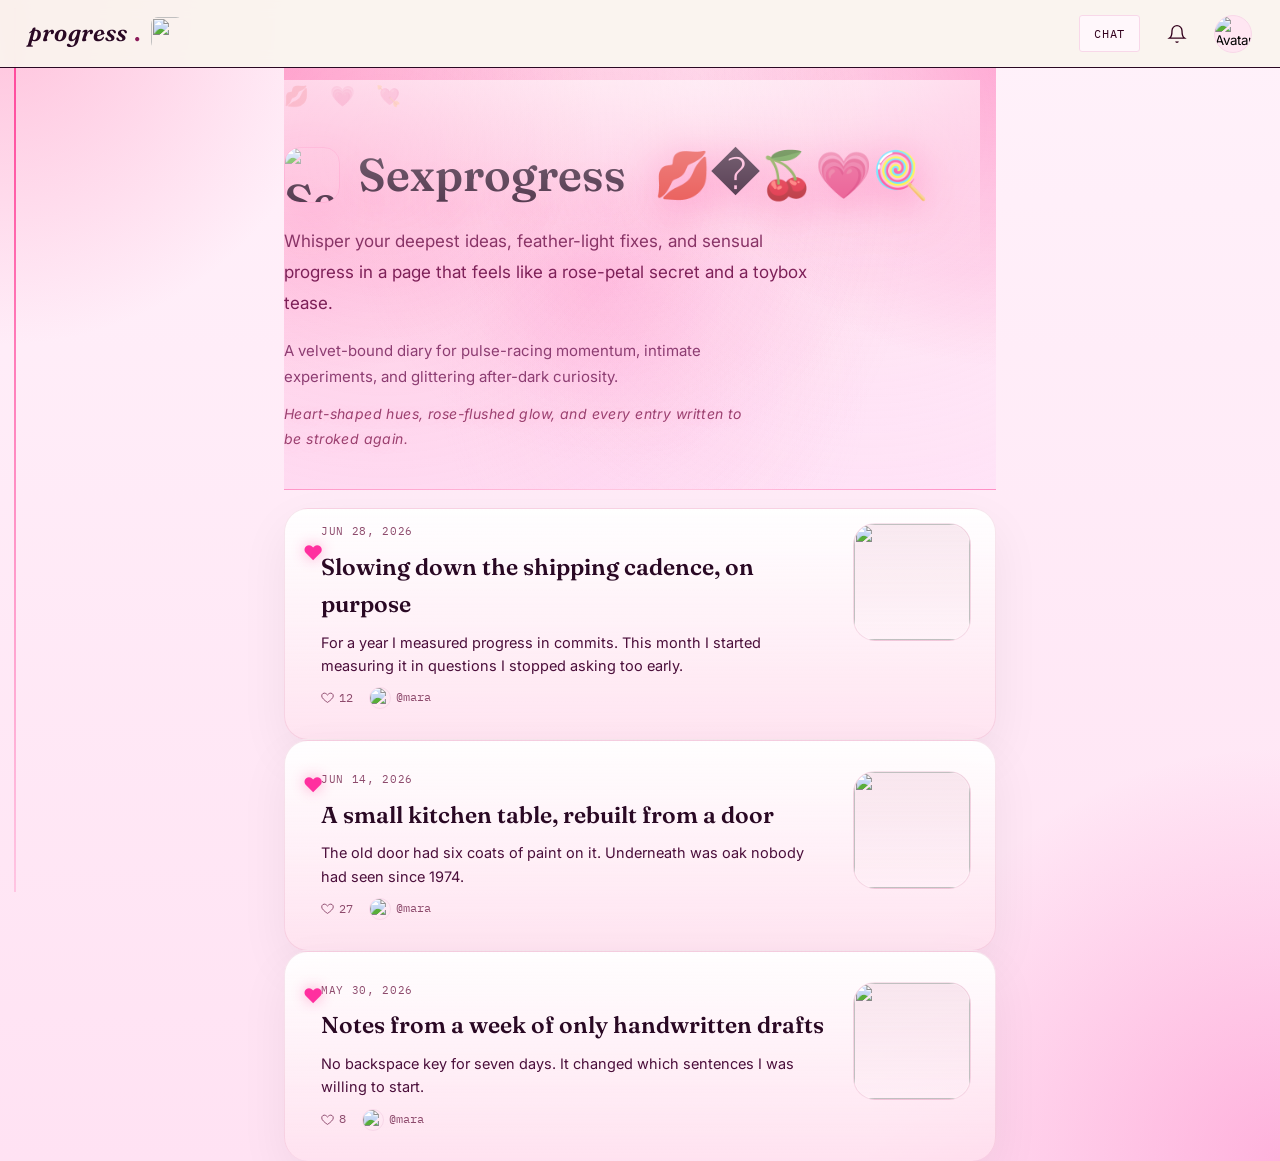
==== commit 43eb435e: "sex" ====
--- a/index.html
+++ b/index.html
@@ -3,16 +3,16 @@
 <head>
 <meta charset="UTF-8">
 <meta name="viewport" content="width=device-width, initial-scale=1.0">
-<title>Progress — a journal for what you're building</title>
-<meta property="og:site_name" content="Progress">
+<title>Sexprogress — a sultry journal for your late-night creations</title>
+<meta property="og:site_name" content="Sexprogress">
 <meta property="og:type" content="website">
 <meta property="og:url" content="https://progressing.online/index.html">
-<meta property="og:title" content="Progress — a journal for what you're building">
-<meta property="og:description" content="A running record of things made, fixed, rebuilt, and understood a little better than yesterday.">
+<meta property="og:title" content="Sexprogress — a sultry journal for your late-night creations">
+<meta property="og:description" content="A velvet-soft, toybox-charged space for sexy ideas, rose-scented edits, and confessions that crave a second read.">
 <meta property="og:image" content="https://progressing.online/images/nearheader.png">
 <meta name="twitter:card" content="summary_large_image">
-<meta name="twitter:title" content="Progress — a journal for what you're building">
-<meta name="twitter:description" content="A running record of things made, fixed, rebuilt, and understood a little better than yesterday.">
+<meta name="twitter:title" content="Sexprogress — a sultry journal for your late-night creations">
+<meta name="twitter:description" content="A velvet-soft, toybox-charged space for sexy ideas, rose-scented edits, and confessions that crave a second read.">
 <meta name="twitter:image" content="https://progressing.online/images/nearheader.png">
 <link rel="preconnect" href="https://fonts.googleapis.com">
 <link href="https://fonts.googleapis.com/css2?family=Fraunces:ital,wght@0,500;0,600;1,500;1,600&family=Inter:wght@400;500;600;700&family=IBM+Plex+Mono:wght@400;500&display=swap" rel="stylesheet">
@@ -110,10 +110,10 @@
 
 <main class="container">
   <header class="feed-header">
-    <h1><img class="header-icon" src="images/etc1.png" alt="Progress icon"> Progress <span class="hero-emoji">🌹❤️🍑💋🪀</span></h1>
-    <p>Track your wildest builds, secret tweaks, and midnight sparks with a page that feels like a slow, delicious confession.</p>
-    <p class="subline">A journal for rose-scented momentum, heartbeat confessions, and velvet toybox curiosity.</p>
-    <p class="sexy-hint">Soft curves, blush tones, and every post written like it wants to be touched.</p>
+    <h1><img class="header-icon" src="images/etc1.png" alt="Sexprogress icon"> Sexprogress <span class="hero-emoji">💋�🍒💗🍭</span></h1>
+    <p>Whisper your deepest ideas, feather-light fixes, and sensual progress in a page that feels like a rose-petal secret and a toybox tease.</p>
+    <p class="subline">A velvet-bound diary for pulse-racing momentum, intimate experiments, and glittering after-dark curiosity.</p>
+    <p class="sexy-hint">Heart-shaped hues, rose-flushed glow, and every entry written to be stroked again.</p>
   </header>
 
   <!-- Category tabs — only rendered when the feature is enabled in settings -->
@@ -134,7 +134,7 @@
   <div class="timeline" id="timeline">
     <div class="feed-loading-state" id="feedLoading">
       <img src="images/emoticons/sharkcat.png" alt="" class="feed-loading-img">
-      <p class="feed-loading-text">fetching posts&hellip;</p>
+      <p class="feed-loading-text">teasing your latest blush&hellip;</p>
     </div>
   </div>
 </main>
@@ -216,8 +216,8 @@
       timeline.innerHTML = Progress.apiOnline === false
         ? bootingUpHTML()
         : `<div class="feed-empty">
-            <h3>${activeCategory === "following" ? "Nothing from people you follow yet" : activeCategory && activeCategory !== "all" ? "Nothing in this category yet" : "Nothing here yet"}</h3>
-            <p>${activeCategory === "following" ? "Follow some writers and their posts will show up here." : activeCategory && activeCategory !== "all" ? "Be the first to post in this category." : "The first entry is always the hardest one to publish."}</p>
+            <h3>${activeCategory === "following" ? "No whispers from your circle yet" : activeCategory && activeCategory !== "all" ? "No gems in this lane yet" : "Your toy drawer is waiting, darling."}</h3>
+            <p>${activeCategory === "following" ? "Let your favorite voices stir the feed." : activeCategory && activeCategory !== "all" ? "Surrender the first secret in this category." : "The first confession is always the most intoxicating. Let your words blush."}</p>
           </div>`;
       return;
     }
--- a/style.css
+++ b/style.css
@@ -5,16 +5,19 @@
 
 :root {
   /* color */
-  --cream:        #FAF5EE;
-  --paper:        #FFFFFF;
-  --mocha-dark:   #4A3728;
-  --mocha:        #8C6E58;
-  --mocha-soft:   #A9866D;
-  --mocha-light:  #E4D5C4;
-  --mocha-wash:   #F1E7DB;
-  --ink:          #1C1917;
-  --muted:        #9C8B7C;
-  --danger:       #C4453B;
+  --cream:        #FFF0F7;
+  --paper:        #FFF7FB;
+  --heart:        #ff5dd3;
+  --rose:         #ff2f9f;
+  --toy:          #ff84d8;
+  --mocha-dark:   #33001d;
+  --mocha:        #8C1C5A;
+  --mocha-soft:   #C65D9A;
+  --mocha-light:  #F8D8E9;
+  --mocha-wash:   #FFE6F2;
+  --ink:          #2A0924;
+  --muted:        #8D4A6C;
+  --danger:       #EB4D99;
 
   /* type */
   --font-display: "Fraunces", "Iowan Old Style", serif;
@@ -29,9 +32,9 @@
      wants to sit "just below the nav" only needs top: var(--nav-offset). */
   --nav-offset: var(--nav-h);
   --radius: 3px;
-  --accent: #bf3f77;
-  --accent-soft: #f5d4dd;
-  --shadow-soft: 0 1px 2px rgba(28, 25, 23, 0.04), 0 6px 20px rgba(28, 25, 23, 0.05);
+  --accent: #FF2D8D;
+  --accent-soft: #FFD1EB;
+  --shadow-soft: 0 1px 2px rgba(46, 3, 25, 0.06), 0 8px 34px rgba(46, 3, 25, 0.10);
 }
 
 /* Dark mode: same warm mocha/cream palette, inverted for dark backgrounds
@@ -70,7 +73,7 @@
 
 body {
   margin: 0;
-  background: radial-gradient(circle at top left, rgba(255, 183, 206, 0.16), transparent 22%), radial-gradient(circle at bottom right, rgba(214, 122, 163, 0.12), transparent 24%), var(--cream);
+  background: radial-gradient(circle at top left, rgba(255, 118, 171, 0.4), transparent 20%), radial-gradient(circle at bottom right, rgba(255, 50, 160, 0.28), transparent 24%), linear-gradient(180deg, rgba(255, 241, 250, 0.95), rgba(255, 226, 243, 1));
   color: var(--ink);
   font-family: var(--font-body);
   font-size: 16px;
@@ -84,10 +87,10 @@
 
 button { font-family: inherit; cursor: pointer; }
 
-::selection { background: rgba(191, 63, 119, 0.18); color: var(--ink); }
+::selection { background: rgba(255, 45, 141, 0.24); color: var(--ink); }
 
 :focus-visible {
-  outline: 2px solid var(--ink);
+  outline: 2px solid var(--rose);
   outline-offset: 2px;
 }
 
@@ -422,14 +425,14 @@
   overflow: hidden;
   padding: 70px 0 38px;
   margin-bottom: 18px;
-  background: radial-gradient(circle at top left, rgba(191, 63, 119, 0.26), transparent 42%), radial-gradient(circle at top right, rgba(214, 122, 163, 0.18), transparent 32%), linear-gradient(180deg, #fff0f4 0%, #ffdce7 100%);
-  border-bottom: 1px solid rgba(191, 63, 119, 0.18);
+  background: radial-gradient(circle at top left, rgba(255, 96, 174, 0.44), transparent 38%), radial-gradient(circle at top right, rgba(255, 25, 142, 0.34), transparent 36%), linear-gradient(180deg, #fff0f7 0%, #ffe4f8 100%);
+  border-bottom: 1px solid rgba(255, 73, 154, 0.26);
 }
 .feed-header::before {
   content: "";
   position: absolute;
   inset: 0;
-  background-image: radial-gradient(circle at 14% 20%, rgba(255, 116, 171, 0.18), transparent 78%), radial-gradient(circle at 82% 14%, rgba(255, 201, 224, 0.16), transparent 64%), radial-gradient(circle at 48% 74%, rgba(255, 255, 255, 0.24), transparent 38%), radial-gradient(circle at 50% 30%, rgba(255, 92, 148, 0.08), transparent 52%);
+  background-image: radial-gradient(circle at 14% 20%, rgba(255, 116, 171, 0.26), transparent 78%), radial-gradient(circle at 82% 14%, rgba(255, 201, 224, 0.24), transparent 64%), radial-gradient(circle at 46% 30%, rgba(255, 86, 176, 0.16), transparent 56%), radial-gradient(circle at 52% 76%, rgba(255, 186, 226, 0.18), transparent 44%), radial-gradient(circle at 44% 52%, rgba(255, 52, 160, 0.10), transparent 28%);
   pointer-events: none;
 }
 .feed-header::after {
@@ -437,7 +440,7 @@
   position: absolute;
   inset: 0;
   pointer-events: none;
-  background: linear-gradient(180deg, rgba(255, 255, 255, 0.45), transparent 48%);
+  background: linear-gradient(180deg, rgba(255, 255, 255, 0.55), transparent 48%);
 }
 .feed-header h1 {
   position: relative;
@@ -449,7 +452,7 @@
   display: inline-flex;
   align-items: center;
   gap: 18px;
-  text-shadow: 0 8px 30px rgba(191, 63, 119, 0.08);
+  text-shadow: 0 14px 32px rgba(255, 63, 160, 0.18), 0 28px 68px rgba(255, 45, 141, 0.08);
 }
 .feed-header h1 .header-icon {
   width: 56px;
@@ -457,41 +460,52 @@
   display: inline-block;
   object-fit: contain;
   border-radius: 16px;
-  border: 1px solid rgba(191, 63, 119, 0.16);
-  box-shadow: 0 18px 45px rgba(191, 63, 119, 0.08);
+  border: 1px solid rgba(255, 78, 160, 0.24);
+  box-shadow: 0 20px 50px rgba(255, 80, 163, 0.18);
 }
 .feed-header p {
   position: relative;
   margin: 0;
-  color: var(--accent);
+  color: #7d1f57;
   font-size: 17px;
   max-width: 48ch;
-  line-height: 1.8;
+  line-height: 1.85;
 }
 .feed-header .subline {
   margin: 18px 0 0;
-  color: var(--mocha);
+  color: #8d3d72;
   font-size: 15px;
   max-width: 54ch;
   line-height: 1.75;
 }
-..feed-header .hero-emoji {
-  font-size: 42px;
+.feed-header .hero-emoji {
+  font-size: 46px;
   margin-left: 10px;
   display: inline-block;
   animation: heart-beat 1.6s ease-in-out infinite;
-  filter: drop-shadow(0 0 20px rgba(255, 111, 165, 0.75));
+  filter: drop-shadow(0 0 24px rgba(255, 110, 178, 0.85));
   transform-origin: center;
 }
 .feed-header .sexy-hint {
   margin: 12px 0 0;
-  color: #8c4b6a;
+  color: #9b3f6f;
   font-size: 14px;
   max-width: 52ch;
   line-height: 1.75;
   font-style: italic;
-  letter-spacing: 0.02em;
-  text-shadow: 0 2px 8px rgba(255, 147, 180, 0.12);
+  letter-spacing: 0.03em;
+  text-shadow: 0 2px 12px rgba(255, 147, 180, 0.18);
+}
+
+.feed-header::after {
+  content: "💋 💗 💘";
+  position: absolute;
+  top: 12px;
+  right: 16px;
+  font-size: 20px;
+  letter-spacing: 8px;
+  color: rgba(255, 45, 141, 0.14);
+  pointer-events: none;
 }
 
 .timeline::before {
@@ -501,7 +515,7 @@
   top: 8px;
   bottom: 8px;
   width: 2px;
-  background: linear-gradient(180deg, rgba(191, 63, 119, 0.75), rgba(191, 63, 119, 0.18));
+  background: linear-gradient(180deg, rgba(255, 45, 141, 0.85), rgba(255, 45, 141, 0.18));
 }
 
 .entry {
@@ -519,22 +533,23 @@
 .entry:first-child { padding-top: 14px; }
 .entry:last-child { border-bottom: none; }
 
-.entry:hover { transform: translateY(-3px); box-shadow: 0 24px 58px rgba(0, 0, 0, 0.08); border-color: rgba(191, 63, 119, 0.22); background: rgba(255, 255, 255, 0.98); }
+.entry:hover { transform: translateY(-3px); box-shadow: 0 30px 86px rgba(255, 45, 141, 0.32); border-color: rgba(255, 45, 141, 0.42); background: rgba(255, 246, 252, 0.99); }
 
 .entry::before {
-  content: "";
+  content: "❤";
   position: absolute;
-  left: 22px;
-  top: 38px;
-  width: 13px;
-  height: 13px;
-  border-radius: 50%;
-  background: var(--accent);
-  border: 1px solid rgba(191, 63, 119, 0.9);
-  box-shadow: 0 0 20px rgba(191, 63, 119, 0.16);
-  transition: background .15s ease, border-color .15s ease;
-}
-.entry:hover::before { background: var(--accent-soft); border-color: rgba(191, 63, 119, 1); }
+  left: 18px;
+  top: 34px;
+  width: auto;
+  height: auto;
+  font-size: 20px;
+  line-height: 1;
+  color: var(--rose);
+  text-shadow: 0 0 14px rgba(255, 45, 141, 0.42);
+  transition: color .15s ease, text-shadow .15s ease, transform .15s ease;
+  animation: pulse-heart 1.8s ease-in-out infinite;
+}
+.entry:hover::before { color: var(--heart); transform: scale(1.2); text-shadow: 0 0 18px rgba(255, 45, 141, 0.58); }
 
 /* ── Read / visited state ──────────────────────────────────────────────────── */
 .entry--read::before {
@@ -564,13 +579,13 @@
   transition: color .15s ease, text-shadow .25s ease;
   text-shadow: 0 0 0 rgba(255, 255, 255, 0);
 }
-.entry:hover .entry-title { color: var(--mocha-dark); text-shadow: 0 12px 28px rgba(191, 63, 119, 0.08); }
+.entry:hover .entry-title { color: #53163b; text-shadow: 0 12px 28px rgba(255, 45, 141, 0.12); }
 .entry:hover .entry-title .underline { border-color: var(--ink); }
 .entry-title .underline { border-bottom: 1px solid transparent; }
 
 .entry-excerpt {
   margin: 0 0 10px;
-  color: var(--ink);
+  color: #4b0f3b;
   font-size: 14.5px;
   display: -webkit-box;
   -webkit-line-clamp: 2;
@@ -702,9 +717,15 @@
 .feed-empty {
   padding: 80px 20px;
   text-align: center;
-  color: var(--muted);
-}
-.feed-empty h3 { font-family: var(--font-display); color: var(--ink); font-size: 22px; }
+  color: #8d3f72;
+}
+.feed-empty h3 { font-family: var(--font-display); color: #2a0924; font-size: 22px; }
+.feed-empty p { color: #8d3f72; margin-top: 10px; font-size: 15px; }
+.feed-empty p::before { content: "♡ "; color: #ff2f9f; }
+.feed-empty h3::after {
+  content: " ♥";
+  color: #ff2f9f;
+}
 
 .feed-loading-state {
   display: flex;
@@ -718,13 +739,23 @@
   height: 64px;
   object-fit: contain;
   animation: feed-loading-bob 1.4s ease-in-out infinite;
-  opacity: 0.82;
+  opacity: 0.92;
+  filter: drop-shadow(0 0 20px rgba(255, 45, 141, 0.22));
 }
 .feed-loading-text {
   font-size: 13px;
-  color: var(--muted);
-  letter-spacing: 0.03em;
+  color: #7d1f57;
+  letter-spacing: 0.06em;
   margin: 0;
+  text-transform: uppercase;
+}
+.feed-loading-state::before {
+  content: "�";
+  font-size: 34px;
+  opacity: 0.32;
+  position: absolute;
+  top: 16px;
+  right: 18px;
 }
 @keyframes feed-loading-bob {
   0%, 100% { transform: translateY(0px); }
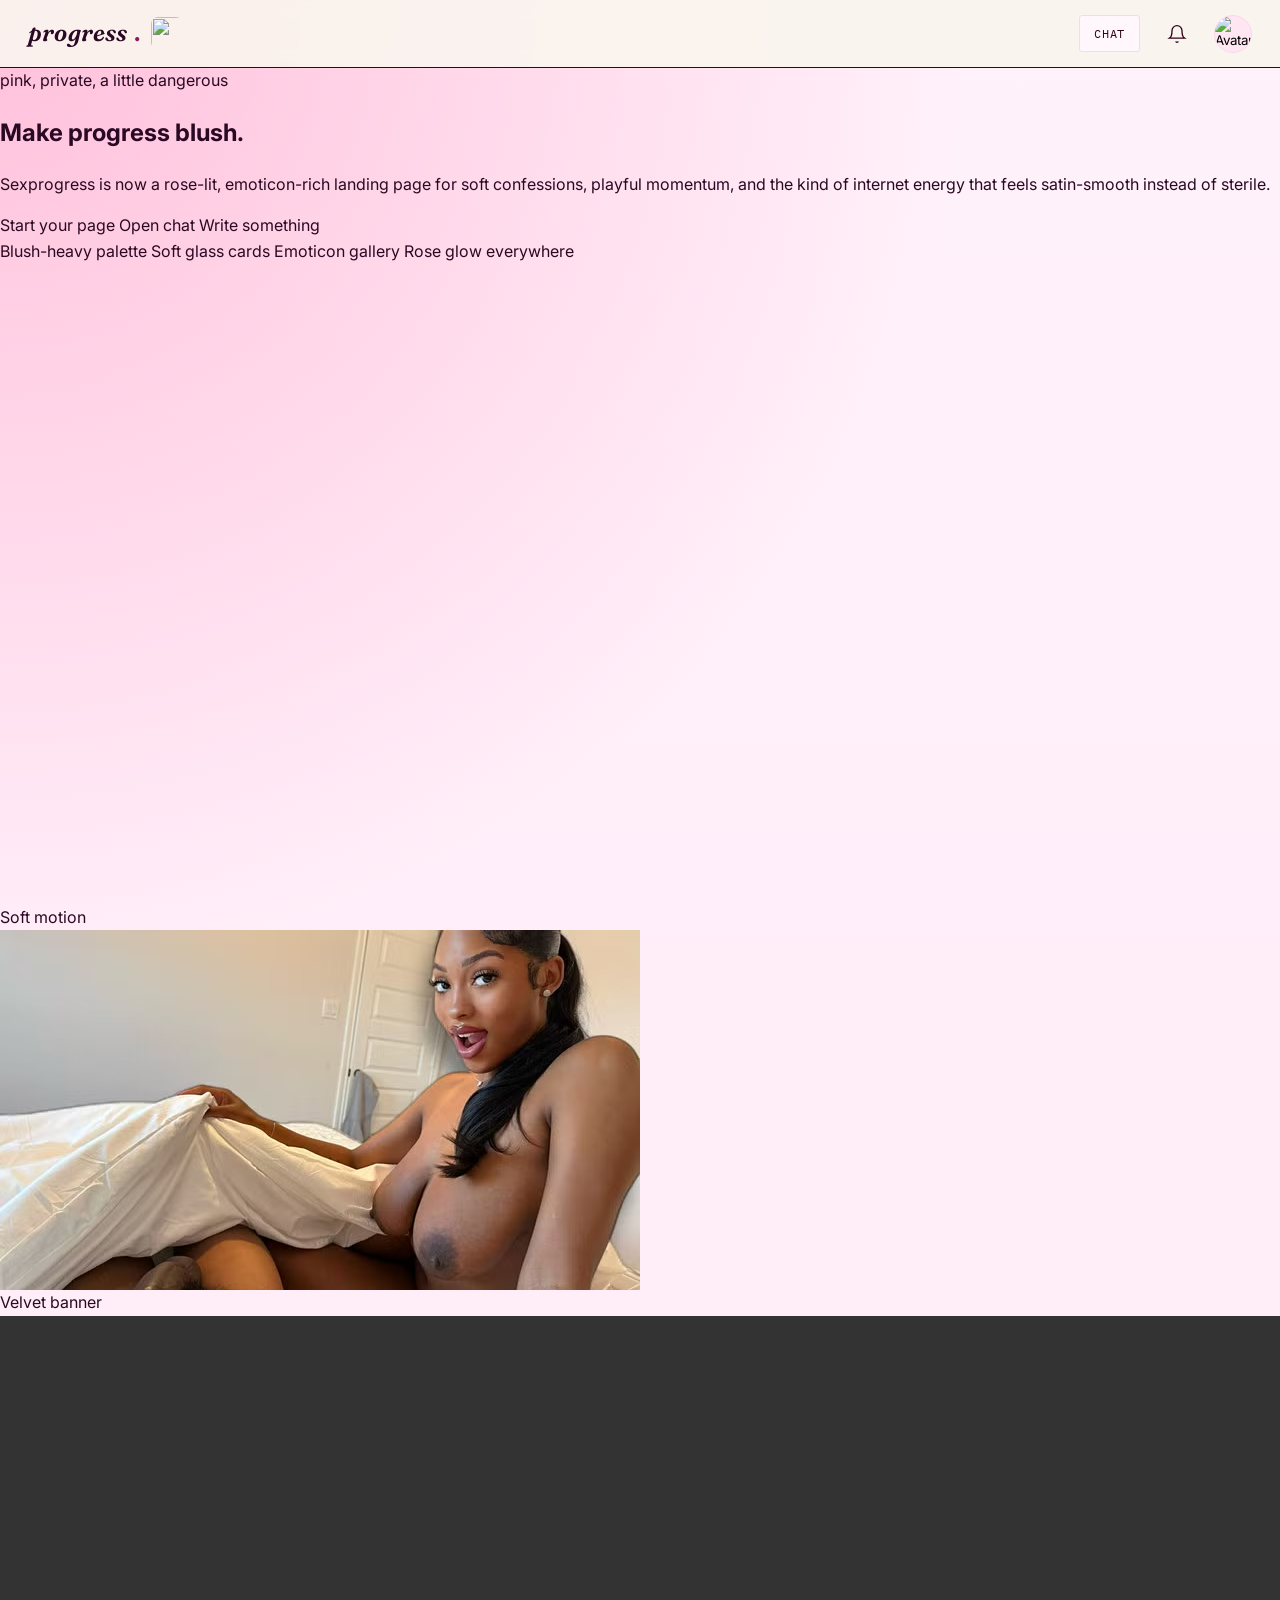
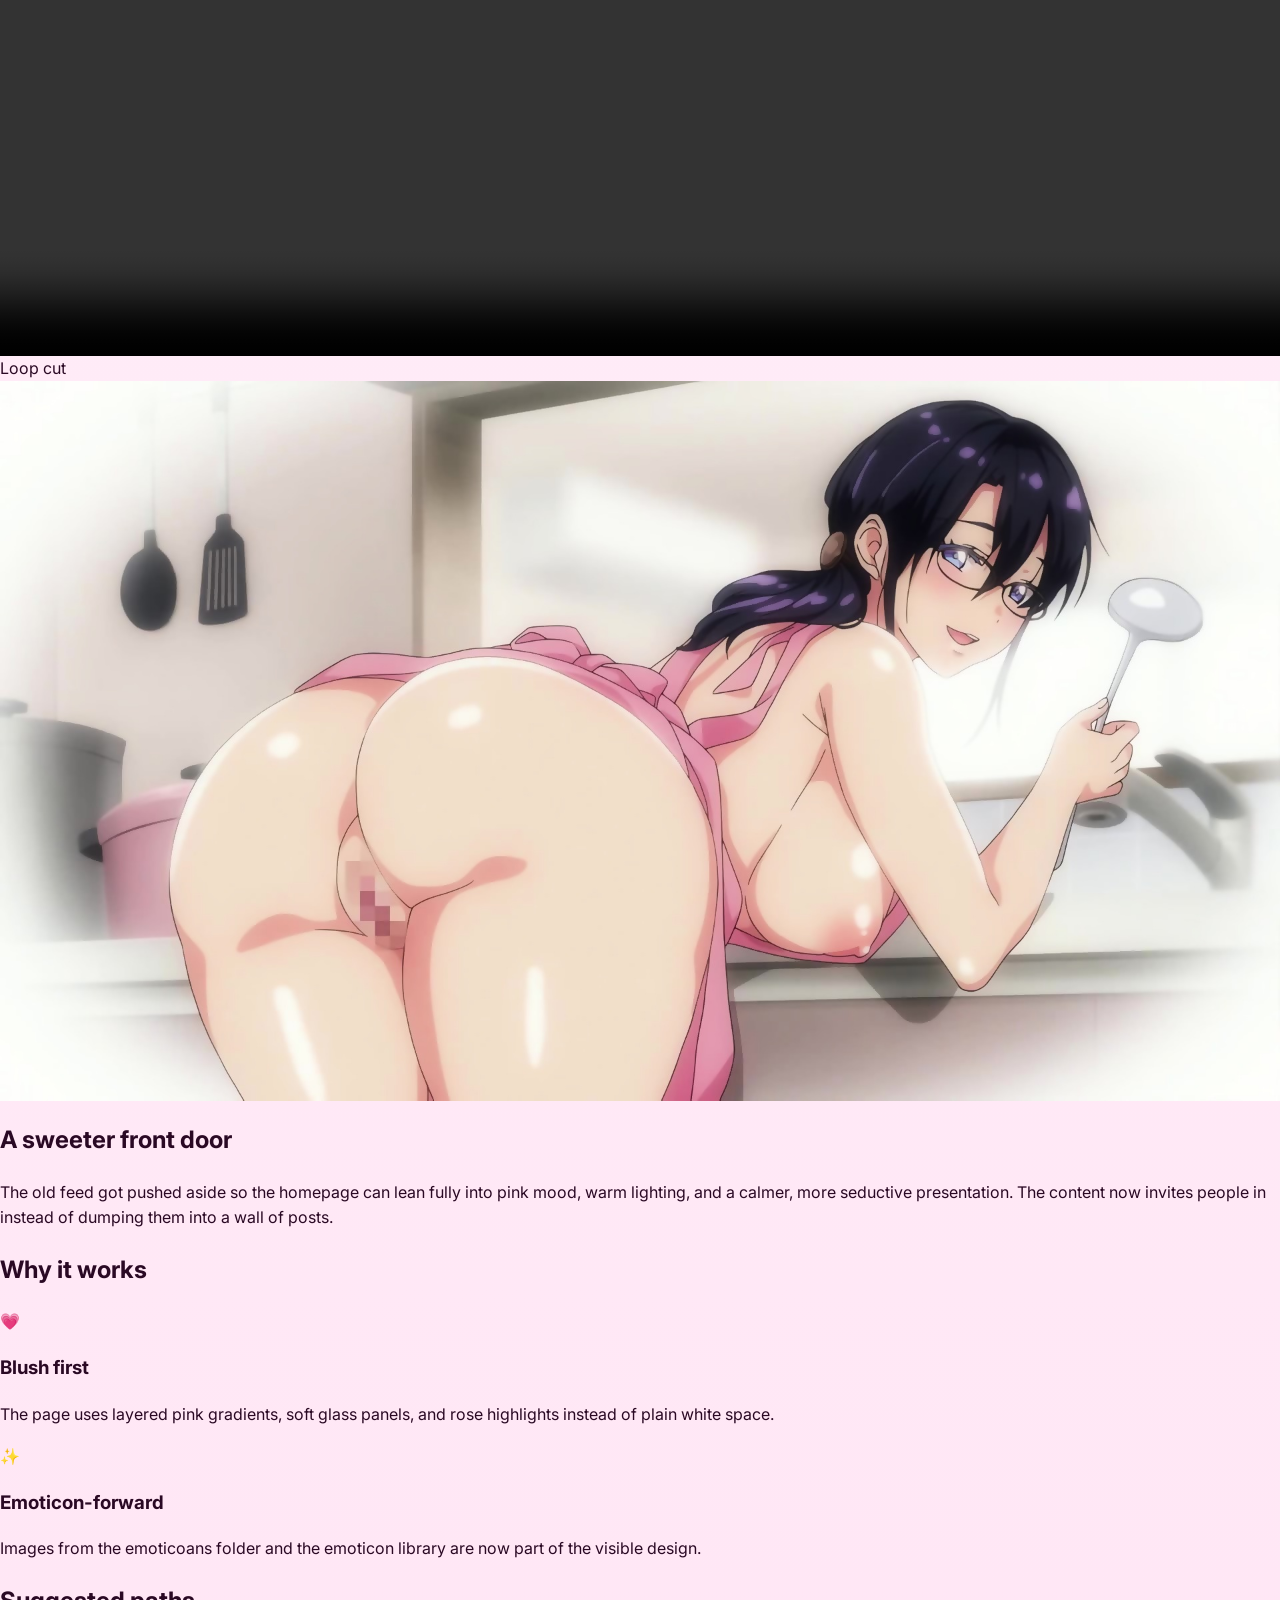
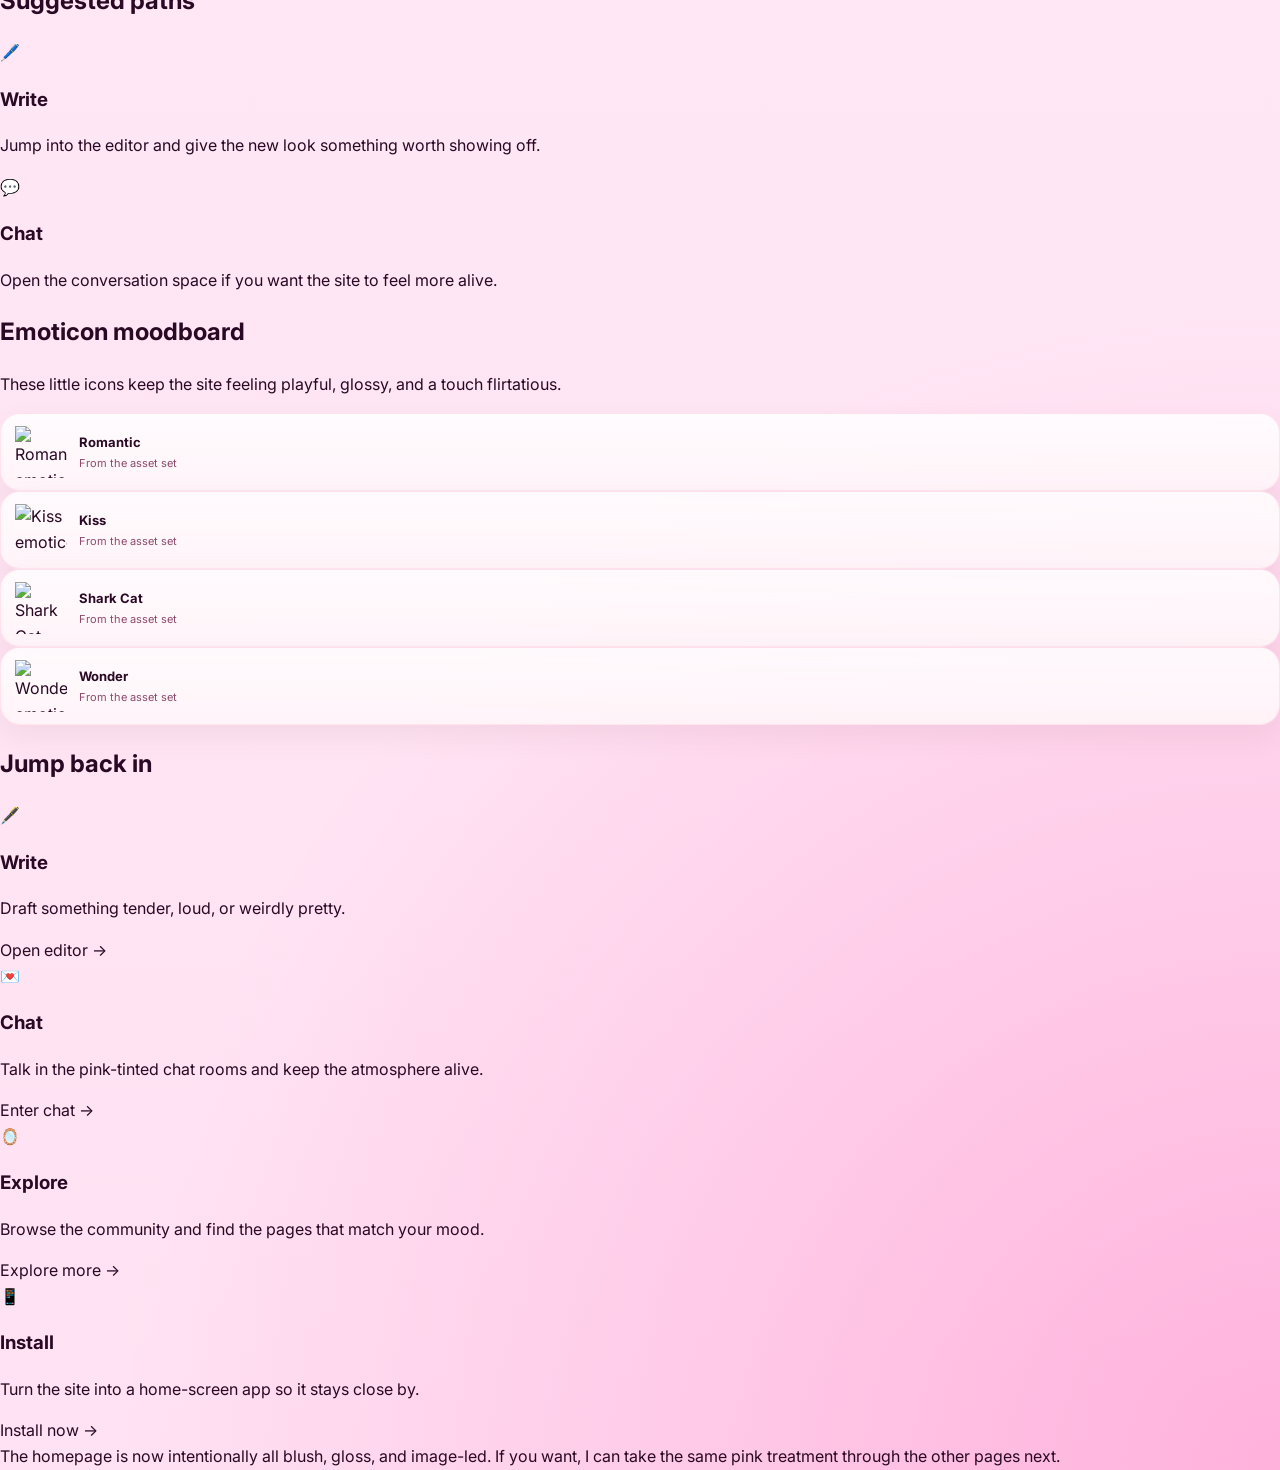
==== commit 1d997f7b: "sex must sex" ====
--- a/index.html
+++ b/index.html
@@ -68,8 +68,8 @@
 @keyframes efc-pulse {
   0%   { box-shadow: 0 0 0 0 rgba(255,255,255,.7); }
   70%  { box-shadow: 0 0 0 5px rgba(255,255,255,0); }
-  100% { box-shadow: 0 0 0 0 rgba(255,255,255,0); }
-}
+}
+.main-landing-hide, main.container { display: none; }
 .efc-emoji { font-size: 26px; line-height: 1; flex-shrink: 0; }
 .efc-title {
   font-family: var(--font-display); font-size: clamp(17px,3.5vw,22px);
@@ -101,12 +101,181 @@
   transition: transform .15s cubic-bezier(.34,1.56,.64,1);
 }
 @media (hover:hover) { .efc-cta:hover { transform: scale(1.06); } }
+
+.emoticon-strip {
+  margin: 18px 0 26px;
+  display: grid;
+  grid-template-columns: repeat(auto-fit, minmax(120px, 1fr));
+  gap: 12px;
+}
+.emoticon-tile {
+  display: flex;
+  align-items: center;
+  gap: 12px;
+  padding: 12px 14px;
+  border-radius: 20px;
+  background: linear-gradient(180deg, rgba(255,255,255,.86), rgba(255,244,248,.95));
+  border: 1px solid rgba(255, 174, 200, .28);
+  box-shadow: 0 12px 28px rgba(121, 58, 79, .08);
+}
+.emoticon-tile img {
+  width: 52px;
+  height: 52px;
+  object-fit: contain;
+  flex-shrink: 0;
+}
+.emoticon-tile div {
+  display: flex;
+  flex-direction: column;
+  gap: 2px;
+  min-width: 0;
+}
+.emoticon-tile strong {
+  font-size: 13px;
+  color: var(--ink);
+}
+.emoticon-tile span {
+  font-size: 11px;
+  color: var(--muted);
+}
 </style>
 </head>
 <body>
 
 <div id="nav-root"></div>
 <div id="modal-root"></div>
+
+<main class="landing-shell">
+  <section class="landing-hero">
+    <div>
+      <div class="landing-kicker">pink, private, a little dangerous</div>
+      <h1 class="landing-title">Make progress <span class="accent">blush</span>.</h1>
+      <p class="landing-copy">Sexprogress is now a rose-lit, emoticon-rich landing page for soft confessions, playful momentum, and the kind of internet energy that feels satin-smooth instead of sterile.</p>
+      <div class="landing-actions">
+        <a class="landing-btn landing-btn-primary" href="signup.html">Start your page</a>
+        <a class="landing-btn landing-btn-secondary" href="chat.html">Open chat</a>
+        <a class="landing-btn landing-btn-secondary" href="write.html">Write something</a>
+      </div>
+      <div class="landing-meta-row">
+        <span class="landing-chip">Blush-heavy palette</span>
+        <span class="landing-chip">Soft glass cards</span>
+        <span class="landing-chip">Emoticon gallery</span>
+        <span class="landing-chip">Rose glow everywhere</span>
+      </div>
+    </div>
+
+    <div class="landing-panel">
+      <div class="landing-collage">
+        <div class="landing-frame tall">
+          <video src="images/emoticoans/6a0c778ea2d204.73156998.mp4" class="landing-video" autoplay muted loop playsinline preload="metadata" style="width:100%;height:100%;object-fit:cover;display:block;"></video>
+          <div class="label">Soft motion</div>
+        </div>
+        <div class="landing-stack">
+          <div class="landing-frame">
+            <img src="images/emoticoans/rs_fit_1280_720.avif" alt="Wide blush-toned banner from the emoticoans folder">
+            <div class="label">Velvet banner</div>
+          </div>
+          <div class="landing-mini-grid">
+            <div class="landing-frame">
+              <video src="images/emoticoans/6a05fdfaedb470.93319321.mp4" class="landing-video" controls muted loop playsinline preload="metadata" style="width:100%;height:100%;object-fit:cover;display:block;"></video>
+              <div class="label">Loop cut</div>
+            </div>
+            <div class="landing-frame">
+              <img src="images/emoticoans/12.jpg" alt="Another emoticoans image with a soft pink mood">
+            </div>
+          </div>
+        </div>
+      </div>
+    </div>
+  </section>
+
+  <section class="landing-grid" aria-label="What this site feels like now">
+    <article class="landing-card full">
+      <h2 class="section-title">A sweeter front door</h2>
+      <p class="section-copy">The old feed got pushed aside so the homepage can lean fully into pink mood, warm lighting, and a calmer, more seductive presentation. The content now invites people in instead of dumping them into a wall of posts.</p>
+    </article>
+
+    <article class="landing-card">
+      <h2 class="section-title">Why it works</h2>
+      <div class="feature-list">
+        <div class="feature-item">
+          <div class="feature-icon">💗</div>
+          <div>
+            <h3>Blush first</h3>
+            <p>The page uses layered pink gradients, soft glass panels, and rose highlights instead of plain white space.</p>
+          </div>
+        </div>
+        <div class="feature-item">
+          <div class="feature-icon">✨</div>
+          <div>
+            <h3>Emoticon-forward</h3>
+            <p>Images from the emoticoans folder and the emoticon library are now part of the visible design.</p>
+          </div>
+        </div>
+      </div>
+    </article>
+
+    <article class="landing-card">
+      <h2 class="section-title">Suggested paths</h2>
+      <div class="feature-list">
+        <div class="feature-item">
+          <div class="feature-icon">🖊️</div>
+          <div>
+            <h3>Write</h3>
+            <p>Jump into the editor and give the new look something worth showing off.</p>
+          </div>
+        </div>
+        <div class="feature-item">
+          <div class="feature-icon">💬</div>
+          <div>
+            <h3>Chat</h3>
+            <p>Open the conversation space if you want the site to feel more alive.</p>
+          </div>
+        </div>
+      </div>
+    </article>
+
+    <article class="landing-card full">
+      <h2 class="section-title">Emoticon moodboard</h2>
+      <p class="section-copy">These little icons keep the site feeling playful, glossy, and a touch flirtatious.</p>
+      <div class="mood-grid" id="emoticonShelf"></div>
+    </article>
+
+    <article class="landing-card full">
+      <h2 class="section-title">Jump back in</h2>
+      <div class="path-grid">
+        <div class="path-card">
+          <span class="emoji">🖋️</span>
+          <h3>Write</h3>
+          <p>Draft something tender, loud, or weirdly pretty.</p>
+          <a href="write.html">Open editor →</a>
+        </div>
+        <div class="path-card">
+          <span class="emoji">💌</span>
+          <h3>Chat</h3>
+          <p>Talk in the pink-tinted chat rooms and keep the atmosphere alive.</p>
+          <a href="chat.html">Enter chat →</a>
+        </div>
+        <div class="path-card">
+          <span class="emoji">🪞</span>
+          <h3>Explore</h3>
+          <p>Browse the community and find the pages that match your mood.</p>
+          <a href="explore.html">Explore more →</a>
+        </div>
+        <div class="path-card">
+          <span class="emoji">📱</span>
+          <h3>Install</h3>
+          <p>Turn the site into a home-screen app so it stays close by.</p>
+          <a href="install.html">Install now →</a>
+        </div>
+      </div>
+    </article>
+
+    <div class="footer-note landing-card full" style="grid-column: span 12; margin-top: 0;">
+      The homepage is now intentionally all blush, gloss, and image-led. If you want, I can take the same pink treatment through the other pages next.
+    </div>
+  </section>
+</main>
 
 <main class="container">
   <header class="feed-header">
@@ -115,6 +284,8 @@
     <p class="subline">A velvet-bound diary for pulse-racing momentum, intimate experiments, and glittering after-dark curiosity.</p>
     <p class="sexy-hint">Heart-shaped hues, rose-flushed glow, and every entry written to be stroked again.</p>
   </header>
+
+  <section class="emoticon-strip" id="emoticonStrip" aria-label="Featured emoticon images"></section>
 
   <!-- Category tabs — only rendered when the feature is enabled in settings -->
   <div id="feedTabsWrap" style="display:none;">
@@ -193,6 +364,27 @@
       <span style="font-size:18px;">🔥</span>
       <span><strong style="color:var(--ink);">${me.streak}-day streak</strong></span>
     </div>`;
+  }
+
+  function renderEmoticonStrip() {
+    const strip = document.getElementById("emoticonShelf") || document.getElementById("emoticonStrip");
+    if (!strip) return;
+    const featured = ["romantic", "kiss", "sharkcat", "wonder"];
+    const labels = {
+      romantic: "Romantic",
+      kiss: "Kiss",
+      sharkcat: "Shark Cat",
+      wonder: "Wonder"
+    };
+    strip.innerHTML = featured.map(name => `
+      <div class="emoticon-tile">
+        <img src="images/emoticons/${name}.png" alt="${escapeHTML(labels[name] || name)} emoticon" loading="lazy">
+        <div>
+          <strong>${escapeHTML(labels[name] || name)}</strong>
+          <span>From the asset set</span>
+        </div>
+      </div>
+    `).join("");
   }
 
   // ── Feed rendering ─────────────────────────────────────────────────────────
@@ -351,16 +543,19 @@
   async function start() {
     const ready = initShell("feed");
     initCategoryTabs();
+    renderEmoticonStrip();
     renderFeed();
     renderStreakBanner();
     renderEventBanner();
     // Re-render as soon as posts arrive (before users finish loading)
     window.addEventListener("progress:posts-loaded", () => {
+      renderEmoticonStrip();
       renderFeed();
       _lastPostCount = Progress.getPosts().length;
     }, { once: true });
     ready.then(() => {
       initCategoryTabs();
+      renderEmoticonStrip();
       renderFeed();
       renderStreakBanner();
       _lastPostCount = Progress.getPosts().length;
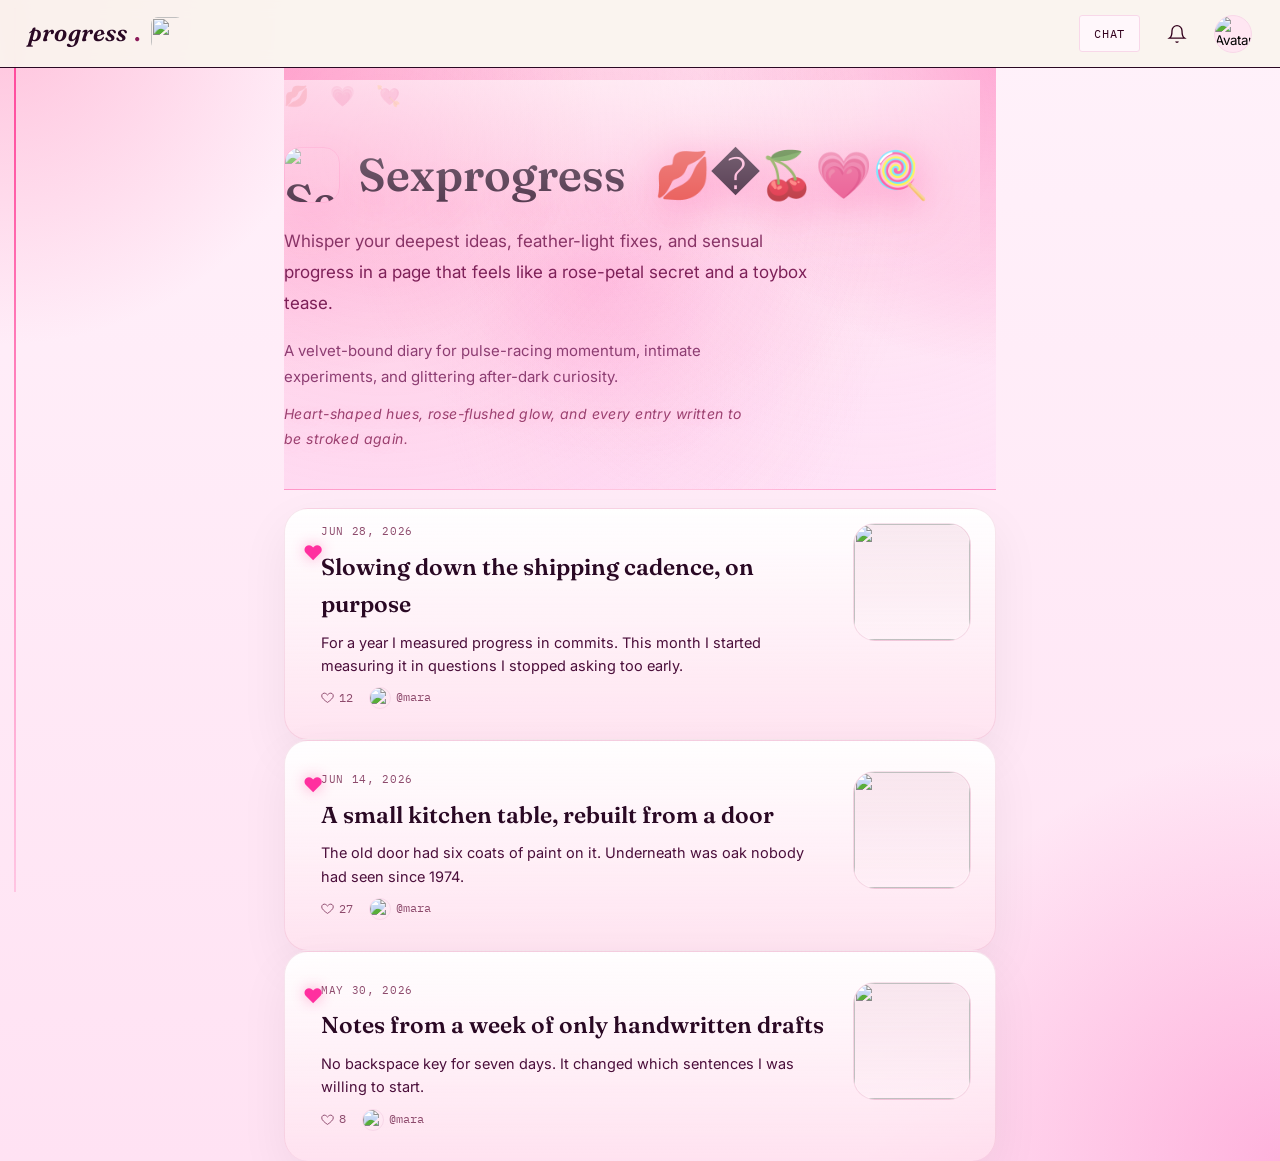
==== commit a8ead06b: "fix sex" ====
--- a/index.html
+++ b/index.html
@@ -68,8 +68,8 @@
 @keyframes efc-pulse {
   0%   { box-shadow: 0 0 0 0 rgba(255,255,255,.7); }
   70%  { box-shadow: 0 0 0 5px rgba(255,255,255,0); }
-}
-.main-landing-hide, main.container { display: none; }
+  100% { box-shadow: 0 0 0 0 rgba(255,255,255,0); }
+}
 .efc-emoji { font-size: 26px; line-height: 1; flex-shrink: 0; }
 .efc-title {
   font-family: var(--font-display); font-size: clamp(17px,3.5vw,22px);
@@ -101,181 +101,12 @@
   transition: transform .15s cubic-bezier(.34,1.56,.64,1);
 }
 @media (hover:hover) { .efc-cta:hover { transform: scale(1.06); } }
-
-.emoticon-strip {
-  margin: 18px 0 26px;
-  display: grid;
-  grid-template-columns: repeat(auto-fit, minmax(120px, 1fr));
-  gap: 12px;
-}
-.emoticon-tile {
-  display: flex;
-  align-items: center;
-  gap: 12px;
-  padding: 12px 14px;
-  border-radius: 20px;
-  background: linear-gradient(180deg, rgba(255,255,255,.86), rgba(255,244,248,.95));
-  border: 1px solid rgba(255, 174, 200, .28);
-  box-shadow: 0 12px 28px rgba(121, 58, 79, .08);
-}
-.emoticon-tile img {
-  width: 52px;
-  height: 52px;
-  object-fit: contain;
-  flex-shrink: 0;
-}
-.emoticon-tile div {
-  display: flex;
-  flex-direction: column;
-  gap: 2px;
-  min-width: 0;
-}
-.emoticon-tile strong {
-  font-size: 13px;
-  color: var(--ink);
-}
-.emoticon-tile span {
-  font-size: 11px;
-  color: var(--muted);
-}
 </style>
 </head>
 <body>
 
 <div id="nav-root"></div>
 <div id="modal-root"></div>
-
-<main class="landing-shell">
-  <section class="landing-hero">
-    <div>
-      <div class="landing-kicker">pink, private, a little dangerous</div>
-      <h1 class="landing-title">Make progress <span class="accent">blush</span>.</h1>
-      <p class="landing-copy">Sexprogress is now a rose-lit, emoticon-rich landing page for soft confessions, playful momentum, and the kind of internet energy that feels satin-smooth instead of sterile.</p>
-      <div class="landing-actions">
-        <a class="landing-btn landing-btn-primary" href="signup.html">Start your page</a>
-        <a class="landing-btn landing-btn-secondary" href="chat.html">Open chat</a>
-        <a class="landing-btn landing-btn-secondary" href="write.html">Write something</a>
-      </div>
-      <div class="landing-meta-row">
-        <span class="landing-chip">Blush-heavy palette</span>
-        <span class="landing-chip">Soft glass cards</span>
-        <span class="landing-chip">Emoticon gallery</span>
-        <span class="landing-chip">Rose glow everywhere</span>
-      </div>
-    </div>
-
-    <div class="landing-panel">
-      <div class="landing-collage">
-        <div class="landing-frame tall">
-          <video src="images/emoticoans/6a0c778ea2d204.73156998.mp4" class="landing-video" autoplay muted loop playsinline preload="metadata" style="width:100%;height:100%;object-fit:cover;display:block;"></video>
-          <div class="label">Soft motion</div>
-        </div>
-        <div class="landing-stack">
-          <div class="landing-frame">
-            <img src="images/emoticoans/rs_fit_1280_720.avif" alt="Wide blush-toned banner from the emoticoans folder">
-            <div class="label">Velvet banner</div>
-          </div>
-          <div class="landing-mini-grid">
-            <div class="landing-frame">
-              <video src="images/emoticoans/6a05fdfaedb470.93319321.mp4" class="landing-video" controls muted loop playsinline preload="metadata" style="width:100%;height:100%;object-fit:cover;display:block;"></video>
-              <div class="label">Loop cut</div>
-            </div>
-            <div class="landing-frame">
-              <img src="images/emoticoans/12.jpg" alt="Another emoticoans image with a soft pink mood">
-            </div>
-          </div>
-        </div>
-      </div>
-    </div>
-  </section>
-
-  <section class="landing-grid" aria-label="What this site feels like now">
-    <article class="landing-card full">
-      <h2 class="section-title">A sweeter front door</h2>
-      <p class="section-copy">The old feed got pushed aside so the homepage can lean fully into pink mood, warm lighting, and a calmer, more seductive presentation. The content now invites people in instead of dumping them into a wall of posts.</p>
-    </article>
-
-    <article class="landing-card">
-      <h2 class="section-title">Why it works</h2>
-      <div class="feature-list">
-        <div class="feature-item">
-          <div class="feature-icon">💗</div>
-          <div>
-            <h3>Blush first</h3>
-            <p>The page uses layered pink gradients, soft glass panels, and rose highlights instead of plain white space.</p>
-          </div>
-        </div>
-        <div class="feature-item">
-          <div class="feature-icon">✨</div>
-          <div>
-            <h3>Emoticon-forward</h3>
-            <p>Images from the emoticoans folder and the emoticon library are now part of the visible design.</p>
-          </div>
-        </div>
-      </div>
-    </article>
-
-    <article class="landing-card">
-      <h2 class="section-title">Suggested paths</h2>
-      <div class="feature-list">
-        <div class="feature-item">
-          <div class="feature-icon">🖊️</div>
-          <div>
-            <h3>Write</h3>
-            <p>Jump into the editor and give the new look something worth showing off.</p>
-          </div>
-        </div>
-        <div class="feature-item">
-          <div class="feature-icon">💬</div>
-          <div>
-            <h3>Chat</h3>
-            <p>Open the conversation space if you want the site to feel more alive.</p>
-          </div>
-        </div>
-      </div>
-    </article>
-
-    <article class="landing-card full">
-      <h2 class="section-title">Emoticon moodboard</h2>
-      <p class="section-copy">These little icons keep the site feeling playful, glossy, and a touch flirtatious.</p>
-      <div class="mood-grid" id="emoticonShelf"></div>
-    </article>
-
-    <article class="landing-card full">
-      <h2 class="section-title">Jump back in</h2>
-      <div class="path-grid">
-        <div class="path-card">
-          <span class="emoji">🖋️</span>
-          <h3>Write</h3>
-          <p>Draft something tender, loud, or weirdly pretty.</p>
-          <a href="write.html">Open editor →</a>
-        </div>
-        <div class="path-card">
-          <span class="emoji">💌</span>
-          <h3>Chat</h3>
-          <p>Talk in the pink-tinted chat rooms and keep the atmosphere alive.</p>
-          <a href="chat.html">Enter chat →</a>
-        </div>
-        <div class="path-card">
-          <span class="emoji">🪞</span>
-          <h3>Explore</h3>
-          <p>Browse the community and find the pages that match your mood.</p>
-          <a href="explore.html">Explore more →</a>
-        </div>
-        <div class="path-card">
-          <span class="emoji">📱</span>
-          <h3>Install</h3>
-          <p>Turn the site into a home-screen app so it stays close by.</p>
-          <a href="install.html">Install now →</a>
-        </div>
-      </div>
-    </article>
-
-    <div class="footer-note landing-card full" style="grid-column: span 12; margin-top: 0;">
-      The homepage is now intentionally all blush, gloss, and image-led. If you want, I can take the same pink treatment through the other pages next.
-    </div>
-  </section>
-</main>
 
 <main class="container">
   <header class="feed-header">
@@ -284,8 +115,6 @@
     <p class="subline">A velvet-bound diary for pulse-racing momentum, intimate experiments, and glittering after-dark curiosity.</p>
     <p class="sexy-hint">Heart-shaped hues, rose-flushed glow, and every entry written to be stroked again.</p>
   </header>
-
-  <section class="emoticon-strip" id="emoticonStrip" aria-label="Featured emoticon images"></section>
 
   <!-- Category tabs — only rendered when the feature is enabled in settings -->
   <div id="feedTabsWrap" style="display:none;">
@@ -364,27 +193,6 @@
       <span style="font-size:18px;">🔥</span>
       <span><strong style="color:var(--ink);">${me.streak}-day streak</strong></span>
     </div>`;
-  }
-
-  function renderEmoticonStrip() {
-    const strip = document.getElementById("emoticonShelf") || document.getElementById("emoticonStrip");
-    if (!strip) return;
-    const featured = ["romantic", "kiss", "sharkcat", "wonder"];
-    const labels = {
-      romantic: "Romantic",
-      kiss: "Kiss",
-      sharkcat: "Shark Cat",
-      wonder: "Wonder"
-    };
-    strip.innerHTML = featured.map(name => `
-      <div class="emoticon-tile">
-        <img src="images/emoticons/${name}.png" alt="${escapeHTML(labels[name] || name)} emoticon" loading="lazy">
-        <div>
-          <strong>${escapeHTML(labels[name] || name)}</strong>
-          <span>From the asset set</span>
-        </div>
-      </div>
-    `).join("");
   }
 
   // ── Feed rendering ─────────────────────────────────────────────────────────
@@ -543,19 +351,16 @@
   async function start() {
     const ready = initShell("feed");
     initCategoryTabs();
-    renderEmoticonStrip();
     renderFeed();
     renderStreakBanner();
     renderEventBanner();
     // Re-render as soon as posts arrive (before users finish loading)
     window.addEventListener("progress:posts-loaded", () => {
-      renderEmoticonStrip();
       renderFeed();
       _lastPostCount = Progress.getPosts().length;
     }, { once: true });
     ready.then(() => {
       initCategoryTabs();
-      renderEmoticonStrip();
       renderFeed();
       renderStreakBanner();
       _lastPostCount = Progress.getPosts().length;
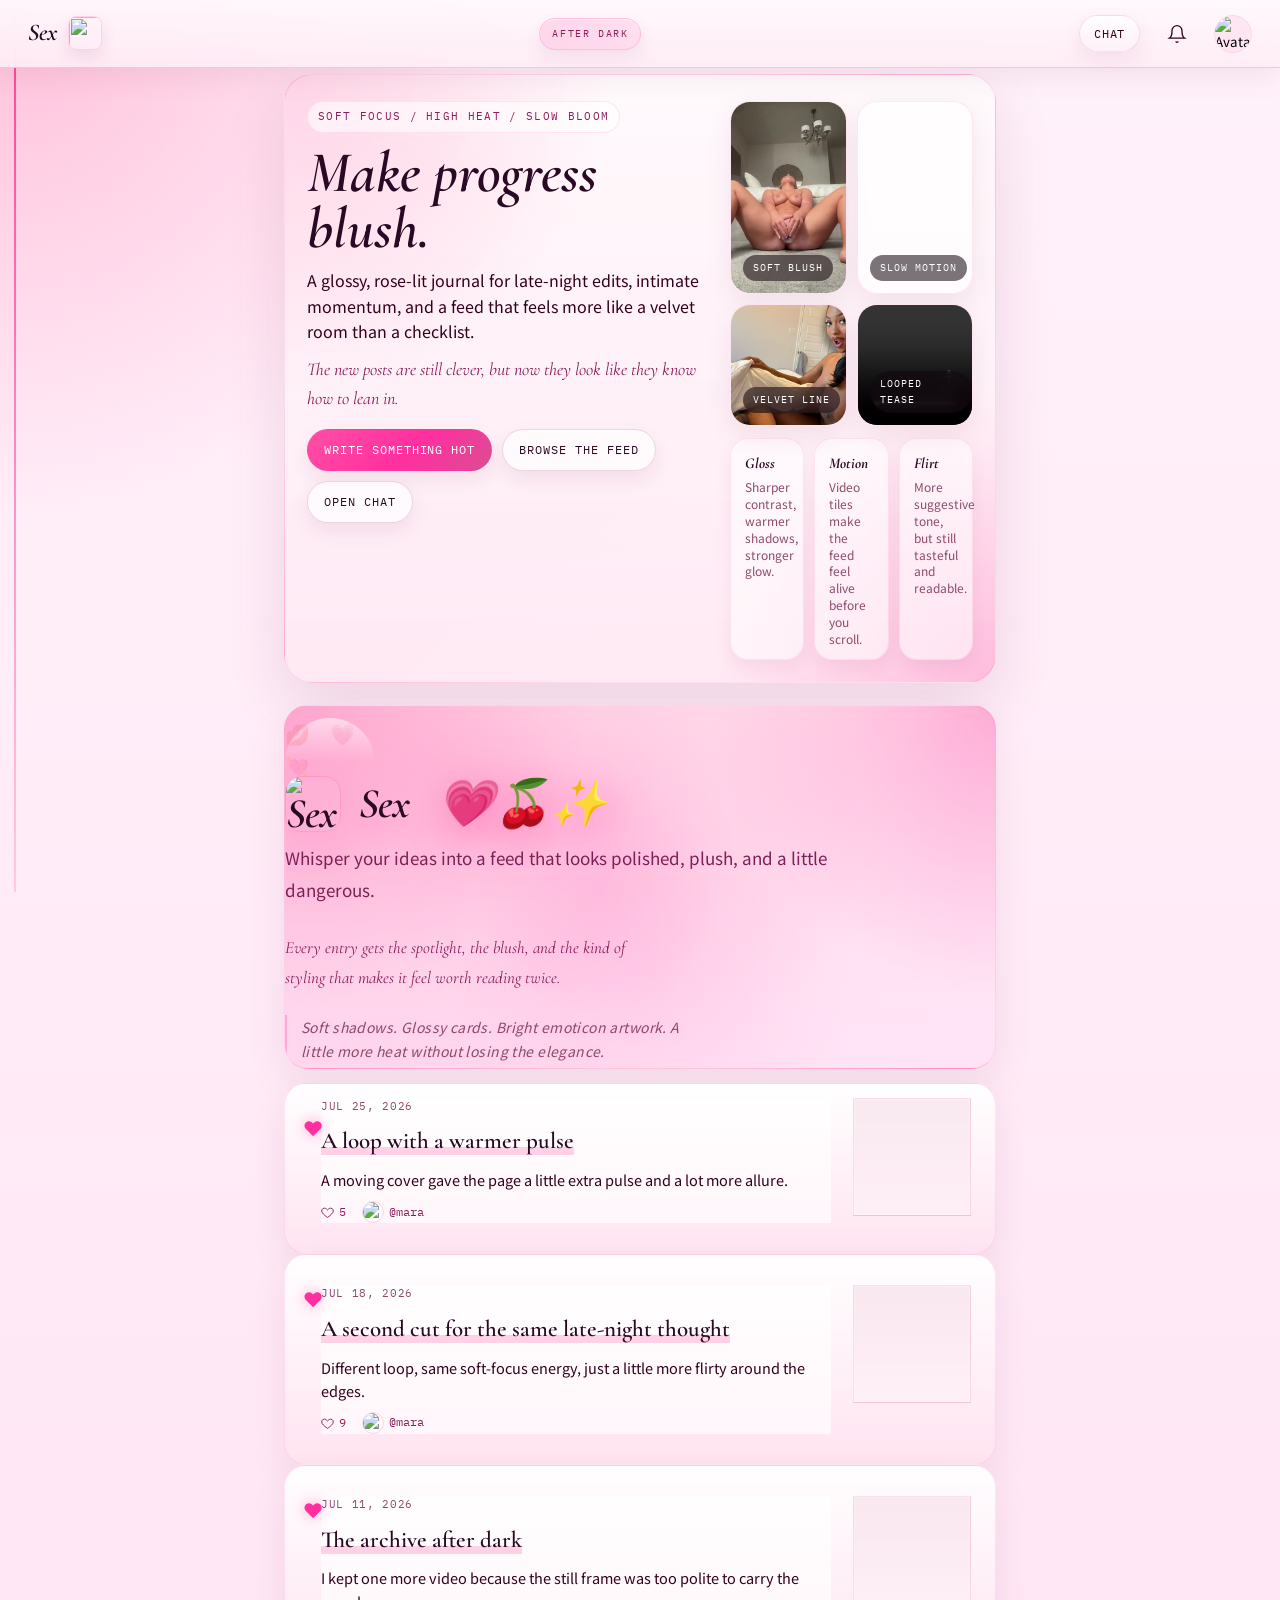
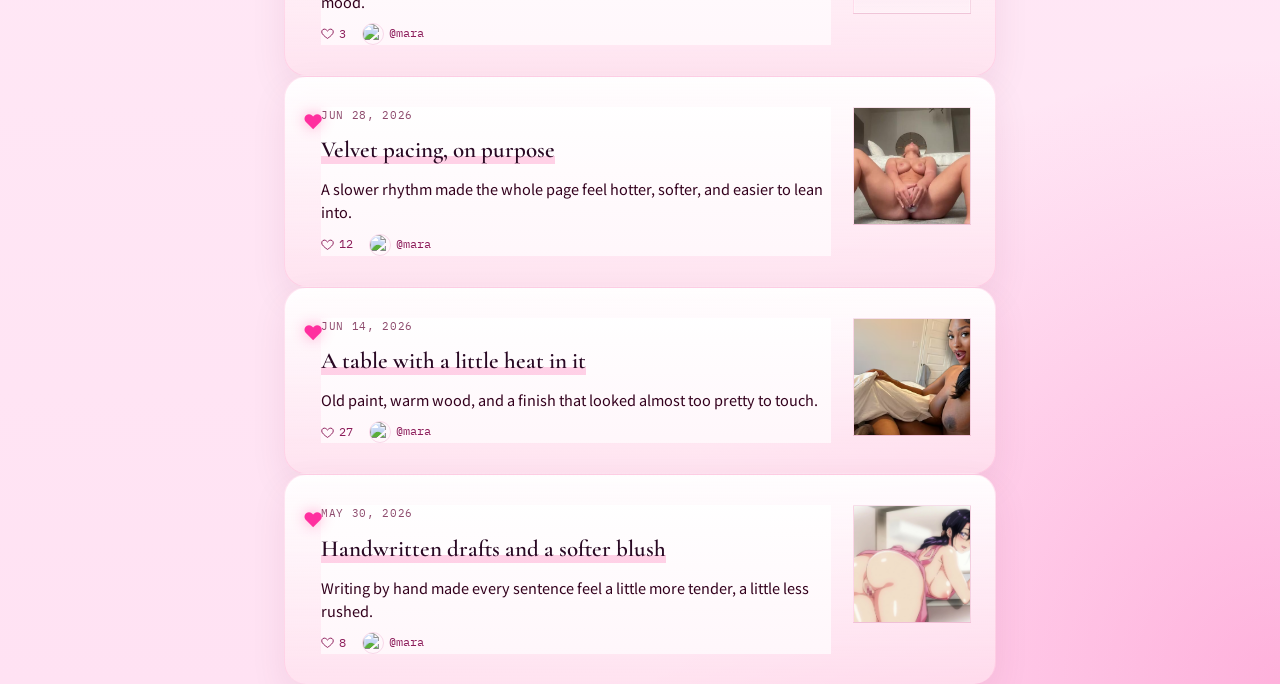
==== commit f5d9bdfd: "sex" ====
--- a/index.html
+++ b/index.html
@@ -3,15 +3,15 @@
 <head>
 <meta charset="UTF-8">
 <meta name="viewport" content="width=device-width, initial-scale=1.0">
-<title>Sexprogress — a sultry journal for your late-night creations</title>
-<meta property="og:site_name" content="Sexprogress">
+<title>Sex</title>
+<meta property="og:site_name" content="Sex">
 <meta property="og:type" content="website">
 <meta property="og:url" content="https://progressing.online/index.html">
-<meta property="og:title" content="Sexprogress — a sultry journal for your late-night creations">
+<meta property="og:title" content="Sex">
 <meta property="og:description" content="A velvet-soft, toybox-charged space for sexy ideas, rose-scented edits, and confessions that crave a second read.">
 <meta property="og:image" content="https://progressing.online/images/nearheader.png">
 <meta name="twitter:card" content="summary_large_image">
-<meta name="twitter:title" content="Sexprogress — a sultry journal for your late-night creations">
+<meta name="twitter:title" content="Sex">
 <meta name="twitter:description" content="A velvet-soft, toybox-charged space for sexy ideas, rose-scented edits, and confessions that crave a second read.">
 <meta name="twitter:image" content="https://progressing.online/images/nearheader.png">
 <link rel="preconnect" href="https://fonts.googleapis.com">
@@ -101,6 +101,241 @@
   transition: transform .15s cubic-bezier(.34,1.56,.64,1);
 }
 @media (hover:hover) { .efc-cta:hover { transform: scale(1.06); } }
+
+.home-hero {
+  position: relative;
+  margin: 6px 0 22px;
+  padding: 26px 22px 22px;
+  border-radius: 28px;
+  overflow: hidden;
+  background:
+    radial-gradient(circle at top left, rgba(255, 134, 185, 0.42), transparent 34%),
+    radial-gradient(circle at bottom right, rgba(255, 48, 150, 0.28), transparent 30%),
+    linear-gradient(180deg, rgba(255, 249, 252, 0.96), rgba(255, 233, 244, 0.98));
+  border: 1px solid rgba(255, 122, 181, 0.22);
+  box-shadow: 0 22px 60px rgba(107, 23, 70, 0.12);
+}
+.home-hero::before {
+  content: "";
+  position: absolute;
+  inset: -2px;
+  background: linear-gradient(135deg, rgba(255,255,255,.26), transparent 35%, rgba(255,255,255,.08));
+  pointer-events: none;
+}
+.home-hero-inner {
+  position: relative;
+  z-index: 1;
+  display: grid;
+  grid-template-columns: 1.25fr .75fr;
+  gap: 18px;
+  align-items: stretch;
+}
+.home-hero-copy h1 {
+  margin: 0 0 10px;
+  font-family: var(--font-display);
+  font-style: italic;
+  font-weight: 600;
+  font-size: clamp(34px, 7vw, 58px);
+  line-height: .98;
+  color: var(--ink);
+}
+.home-hero-copy .hero-kicker {
+  display: inline-flex;
+  align-items: center;
+  gap: 7px;
+  margin-bottom: 12px;
+  padding: 6px 10px;
+  border-radius: 999px;
+  background: rgba(255, 255, 255, .6);
+  border: 1px solid rgba(255, 122, 181, .18);
+  font-family: var(--font-mono);
+  font-size: 11px;
+  letter-spacing: .12em;
+  text-transform: uppercase;
+  color: var(--mocha);
+}
+.home-hero-copy p {
+  margin: 0 0 10px;
+  max-width: 52ch;
+  color: var(--mocha-dark);
+  font-size: 16px;
+}
+.home-hero-copy .hero-note {
+  font-family: var(--font-display);
+  font-size: 18px;
+  font-style: italic;
+  color: var(--mocha);
+}
+.home-hero-actions {
+  display: flex;
+  flex-wrap: wrap;
+  gap: 10px;
+  margin-top: 16px;
+}
+.home-hero-action {
+  display: inline-flex;
+  align-items: center;
+  justify-content: center;
+  min-height: 42px;
+  padding: 0 16px;
+  border-radius: 999px;
+  font-family: var(--font-mono);
+  font-size: 12px;
+  letter-spacing: .08em;
+  text-transform: uppercase;
+  border: 1px solid rgba(95, 16, 59, .15);
+  background: rgba(255,255,255,.72);
+  box-shadow: 0 8px 20px rgba(107, 23, 70, 0.08);
+}
+.home-hero-action.primary {
+  background: linear-gradient(135deg, #ff4fa5, #ff2f9f 55%, #db4d93);
+  color: #fff;
+  border-color: transparent;
+}
+.home-hero-art {
+  display: grid;
+  grid-template-rows: 1fr auto;
+  gap: 12px;
+}
+.home-hero-art-grid {
+  display: grid;
+  grid-template-columns: repeat(2, minmax(0, 1fr));
+  gap: 10px;
+}
+.home-hero-frame {
+  position: relative;
+  overflow: hidden;
+  border-radius: 20px;
+  min-height: 122px;
+  background: rgba(255,255,255,.72);
+  border: 1px solid rgba(255, 122, 181, 0.18);
+  box-shadow: 0 10px 26px rgba(107, 23, 70, 0.08);
+}
+.home-hero-frame img,
+.home-hero-frame video {
+  width: 100%;
+  height: 100%;
+  object-fit: cover;
+  display: block;
+}
+.home-hero-frame .label {
+  position: absolute;
+  left: 12px;
+  bottom: 12px;
+  padding: 5px 10px;
+  border-radius: 999px;
+  font-family: var(--font-mono);
+  font-size: 10px;
+  text-transform: uppercase;
+  letter-spacing: .1em;
+  background: rgba(20, 8, 15, .56);
+  color: #fff;
+  backdrop-filter: blur(8px);
+}
+.home-hero-strip {
+  display: grid;
+  grid-template-columns: repeat(3, minmax(0, 1fr));
+  gap: 10px;
+}
+.home-hero-pill {
+  padding: 12px 14px;
+  border-radius: 18px;
+  background: rgba(255,255,255,.56);
+  border: 1px solid rgba(255, 122, 181, .16);
+  box-shadow: 0 8px 18px rgba(107, 23, 70, 0.06);
+}
+.home-hero-pill strong {
+  display: block;
+  font-family: var(--font-display);
+  font-style: italic;
+  font-size: 15px;
+  margin-bottom: 4px;
+}
+.home-hero-pill span {
+  display: block;
+  font-size: 12px;
+  color: var(--muted);
+  line-height: 1.4;
+}
+
+.feed-header {
+  display: grid;
+  gap: 10px;
+  margin-top: 6px;
+  margin-bottom: 14px;
+  padding-bottom: 4px;
+}
+.feed-header h1 {
+  margin: 0;
+  font-family: var(--font-display);
+  font-style: italic;
+  font-size: clamp(28px, 6vw, 42px);
+  line-height: 1.02;
+  letter-spacing: -0.02em;
+  color: var(--ink);
+}
+.feed-header p {
+  margin: 0;
+  max-width: 62ch;
+}
+.feed-header .subline {
+  color: var(--mocha);
+  font-family: var(--font-display);
+  font-size: 17px;
+  font-style: italic;
+}
+.feed-header .sexy-hint {
+  padding-left: 14px;
+  border-left: 2px solid rgba(255, 47, 159, .28);
+  color: var(--muted);
+}
+
+.feed-tabs {
+  background: rgba(255,255,255,.55);
+  border: 1px solid rgba(255, 122, 181, .16);
+  box-shadow: 0 10px 24px rgba(107, 23, 70, 0.06);
+  backdrop-filter: blur(8px);
+}
+.feed-tab-btn.active {
+  background: linear-gradient(135deg, #ff4fa5, #ff2f9f);
+  color: #fff;
+}
+
+.entry {
+  border-radius: 22px;
+  overflow: hidden;
+  border: 1px solid rgba(255, 122, 181, .18);
+  box-shadow: 0 14px 36px rgba(107, 23, 70, 0.08);
+}
+.entry-body {
+  background: linear-gradient(180deg, rgba(255,255,255,.92), rgba(255,247,251,.98));
+}
+.entry-title .underline {
+  background-image: linear-gradient(transparent 72%, rgba(255, 87, 164, .26) 0);
+}
+.entry-meta {
+  color: var(--mocha);
+}
+.entry-excerpt {
+  color: var(--mocha-dark);
+}
+.entry-thumb {
+  border-radius: 0;
+  border-left: 1px solid rgba(255, 122, 181, .16);
+}
+.entry-thumb img,
+.entry-thumb video {
+  width: 100%;
+  height: 100%;
+  object-fit: cover;
+  display: block;
+}
+
+@media (max-width: 720px) {
+  .home-hero-inner { grid-template-columns: 1fr; }
+  .home-hero-strip { grid-template-columns: 1fr; }
+  .home-hero-art-grid { grid-template-columns: 1fr 1fr; }
+}
 </style>
 </head>
 <body>
@@ -109,11 +344,40 @@
 <div id="modal-root"></div>
 
 <main class="container">
+  <section class="home-hero">
+    <div class="home-hero-inner">
+      <div class="home-hero-copy">
+        <div class="hero-kicker">soft focus / high heat / slow bloom</div>
+        <h1>Make progress blush.</h1>
+        <p>A glossy, rose-lit journal for late-night edits, intimate momentum, and a feed that feels more like a velvet room than a checklist.</p>
+        <p class="hero-note">The new posts are still clever, but now they look like they know how to lean in.</p>
+        <div class="home-hero-actions">
+          <a class="home-hero-action primary" href="write.html">Write something hot</a>
+          <a class="home-hero-action" href="explore.html">Browse the feed</a>
+          <a class="home-hero-action" href="chat.html">Open chat</a>
+        </div>
+      </div>
+      <div class="home-hero-art">
+        <div class="home-hero-art-grid">
+          <div class="home-hero-frame"><img src="images/emoticoans/preview.jpg" alt="Emoticoans cover preview"><div class="label">Soft blush</div></div>
+          <div class="home-hero-frame"><video src="images/emoticoans/6a0c778ea2d204.73156998.mp4" autoplay muted loop playsinline preload="metadata"></video><div class="label">Slow motion</div></div>
+          <div class="home-hero-frame"><img src="images/emoticoans/rs_fit_1280_720.avif" alt="Emoticoans banner"><div class="label">Velvet line</div></div>
+          <div class="home-hero-frame"><video src="images/emoticoans/6a05fdfaedb470.93319321.mp4" controls muted loop playsinline preload="metadata"></video><div class="label">Looped tease</div></div>
+        </div>
+        <div class="home-hero-strip">
+          <div class="home-hero-pill"><strong>Gloss</strong><span>Sharper contrast, warmer shadows, stronger glow.</span></div>
+          <div class="home-hero-pill"><strong>Motion</strong><span>Video tiles make the feed feel alive before you scroll.</span></div>
+          <div class="home-hero-pill"><strong>Flirt</strong><span>More suggestive tone, but still tasteful and readable.</span></div>
+        </div>
+      </div>
+    </div>
+  </section>
+
   <header class="feed-header">
-    <h1><img class="header-icon" src="images/etc1.png" alt="Sexprogress icon"> Sexprogress <span class="hero-emoji">💋�🍒💗🍭</span></h1>
-    <p>Whisper your deepest ideas, feather-light fixes, and sensual progress in a page that feels like a rose-petal secret and a toybox tease.</p>
-    <p class="subline">A velvet-bound diary for pulse-racing momentum, intimate experiments, and glittering after-dark curiosity.</p>
-    <p class="sexy-hint">Heart-shaped hues, rose-flushed glow, and every entry written to be stroked again.</p>
+    <h1><img class="header-icon" src="images/etc1.png" alt="Sex icon"> Sex <span class="hero-emoji">💗🍒✨</span></h1>
+    <p>Whisper your ideas into a feed that looks polished, plush, and a little dangerous.</p>
+    <p class="subline">Every entry gets the spotlight, the blush, and the kind of styling that makes it feel worth reading twice.</p>
+    <p class="sexy-hint">Soft shadows. Glossy cards. Bright emoticon artwork. A little more heat without losing the elegance.</p>
   </header>
 
   <!-- Category tabs — only rendered when the feature is enabled in settings -->
@@ -243,7 +507,7 @@
           </div>
           <div class="live-readers" id="lv-${p.id}"></div>
         </div>
-        ${p.cover ? `<div class="entry-thumb"><img src="${p.cover}" alt="" loading="lazy"></div>` : ""}
+        ${p.cover ? `<div class="entry-thumb">${renderCoverMedia(p.cover, { className: "entry-cover-media", alt: "", videoAutoplay: true, videoMuted: true, videoLoop: true, videoPlaysInline: true, loading: "lazy" })}</div>` : ""}
       </div>`;
     }).join("");
 
--- a/style.css
+++ b/style.css
@@ -2,6 +2,8 @@
    PROGRESS — shared stylesheet
    A quiet journal for tracking what you make.
    ============================================================ */
+
+@import url('https://fonts.googleapis.com/css2?family=Cormorant+Garamond:ital,wght@0,500;0,600;0,700;1,500;1,600;1,700&family=Noto+Serif+JP:wght@500;600;700&family=Noto+Sans+JP:wght@400;500;700&display=swap');
 
 :root {
   /* color */
@@ -20,8 +22,8 @@
   --danger:       #EB4D99;
 
   /* type */
-  --font-display: "Fraunces", "Iowan Old Style", serif;
-  --font-body:    "Inter", -apple-system, BlinkMacSystemFont, sans-serif;
+  --font-display: "Cormorant Garamond", "Noto Serif JP", "Iowan Old Style", serif;
+  --font-body:    "Noto Sans JP", "Inter", -apple-system, BlinkMacSystemFont, sans-serif;
   --font-mono:    "IBM Plex Mono", ui-monospace, monospace;
 
   /* layout */
@@ -113,10 +115,12 @@
   align-items: center;
   justify-content: space-between;
   padding: 0 28px;
-  background: rgba(250, 245, 238, 0.92);
-  backdrop-filter: blur(8px);
-  border-bottom: 1px solid var(--ink);
-  transition: transform .25s ease, opacity .25s ease, box-shadow .25s ease;
+  background:
+    linear-gradient(180deg, rgba(255, 248, 252, 0.96), rgba(255, 236, 245, 0.92));
+  backdrop-filter: blur(14px) saturate(1.2);
+  border-bottom: 1px solid rgba(139, 28, 90, 0.2);
+  box-shadow: 0 8px 30px rgba(107, 23, 70, 0.08);
+  transition: transform .25s ease, opacity .25s ease, box-shadow .25s ease, background .25s ease;
   will-change: transform, opacity;
 }
 
@@ -137,6 +141,7 @@
   display: flex;
   align-items: center;
   gap: 10px;
+  text-shadow: 0 1px 0 rgba(255,255,255,.65);
 }
 
 .nav-title .nav-logo-text {
@@ -151,11 +156,27 @@
   border-radius: 8px;
   object-fit: cover;
   background: transparent;
-  border: 1px solid transparent;
-  box-shadow: none;
-}
-
-.nav-title .dot { color: var(--mocha); font-style: normal; }
+  border: 1px solid rgba(255, 122, 181, 0.25);
+  box-shadow: 0 6px 16px rgba(107, 23, 70, 0.1);
+}
+
+.nav-title .dot { color: #ff2f9f; font-style: normal; }
+
+.nav-glow-chip {
+  display: inline-flex;
+  align-items: center;
+  justify-content: center;
+  padding: 7px 12px;
+  border-radius: 999px;
+  background: linear-gradient(135deg, rgba(255, 79, 165, 0.18), rgba(255, 47, 159, 0.1));
+  border: 1px solid rgba(255, 79, 165, 0.2);
+  color: var(--mocha);
+  font-family: var(--font-mono);
+  font-size: 10px;
+  letter-spacing: 0.16em;
+  text-transform: uppercase;
+  box-shadow: inset 0 1px 0 rgba(255,255,255,.55), 0 8px 18px rgba(107, 23, 70, 0.08);
+}
 
 .nav-right {
   display: flex;
@@ -169,13 +190,16 @@
   letter-spacing: 0.06em;
   text-transform: uppercase;
   color: var(--mocha-dark);
-  border: 1px solid var(--mocha-light);
+  border: 1px solid rgba(255, 122, 181, 0.24);
   padding: 8px 14px;
-  border-radius: var(--radius);
-  background: var(--paper);
-  transition: border-color .15s ease, color .15s ease;
-}
-.nav-new:hover { border-color: var(--ink); color: var(--ink); }
+  border-radius: 999px;
+  background: linear-gradient(180deg, rgba(255,255,255,.9), rgba(255, 240, 248, .95));
+  box-shadow: 0 8px 20px rgba(107, 23, 70, 0.08);
+  transition: border-color .15s ease, color .15s ease, transform .15s ease, box-shadow .15s ease, background .15s ease;
+}
+.nav-new:hover { border-color: rgba(255, 47, 159, .35); color: var(--ink); transform: translateY(-1px); box-shadow: 0 12px 24px rgba(107, 23, 70, 0.12); }
+
+.nav-new:active { transform: translateY(0); }
 
 @media (max-width: 600px) {
   .nav-chat-link.nav-new { display: inline-flex; }
@@ -189,18 +213,122 @@
   width: 56px;
   height: 56px;
   border-radius: 50%;
-  background: var(--cream, #fff);
-  color: var(--ink);
+  background: linear-gradient(135deg, #ff4fa5, #ff2f9f 60%, #d93f8f);
+  color: #fff;
   align-items: center;
   justify-content: center;
-  box-shadow: 0 6px 20px rgba(0, 0, 0, 0.18);
-  border: 1px solid var(--mocha-light);
+  box-shadow: 0 16px 34px rgba(255, 47, 159, 0.26), 0 6px 18px rgba(107, 23, 70, 0.16);
+  border: 1px solid rgba(255,255,255,.34);
   z-index: 300;
   transition: transform .15s ease, box-shadow .15s ease;
 }
 .mobile-fab svg { width: 24px; height: 24px; }
-.mobile-fab:active { transform: scale(0.94); box-shadow: 0 3px 12px rgba(0, 0, 0, 0.18); }
+.mobile-fab:active { transform: scale(0.94); box-shadow: 0 3px 12px rgba(107, 23, 70, 0.18); }
 body.mobile .mobile-fab { display: flex; }
+
+.feed-header {
+  position: relative;
+  margin-top: 24px;
+  margin-bottom: 18px;
+  padding: 20px 20px 18px;
+  border-radius: 24px;
+  background: linear-gradient(180deg, rgba(255,255,255,.88), rgba(255,241,248,.94));
+  border: 1px solid rgba(255, 122, 181, 0.18);
+  box-shadow: 0 18px 42px rgba(107, 23, 70, 0.08);
+}
+.feed-header::after {
+  content: "";
+  position: absolute;
+  inset: 10px 12px auto auto;
+  width: 90px;
+  height: 90px;
+  border-radius: 50%;
+  background: radial-gradient(circle, rgba(255, 79, 165, .18), transparent 70%);
+  pointer-events: none;
+}
+.feed-header h1 {
+  margin: 0;
+  font-family: var(--font-display);
+  font-style: italic;
+  font-weight: 600;
+  line-height: 1.04;
+  color: var(--ink);
+}
+.feed-header p {
+  margin: 0;
+  color: var(--mocha-dark);
+}
+.feed-header .subline {
+  color: var(--mocha);
+  font-family: var(--font-display);
+  font-style: italic;
+}
+.feed-header .sexy-hint {
+  padding-left: 14px;
+  border-left: 2px solid rgba(255, 47, 159, 0.24);
+  color: var(--muted);
+}
+
+.entry {
+  border-radius: 26px;
+  overflow: hidden;
+  border: 1px solid rgba(255, 122, 181, 0.18);
+  box-shadow: 0 18px 44px rgba(107, 23, 70, 0.08);
+}
+.entry-body {
+  background: linear-gradient(180deg, rgba(255,255,255,.94), rgba(255,247,251,.98));
+}
+.entry-title .underline {
+  background-image: linear-gradient(transparent 72%, rgba(255, 79, 165, .22) 0);
+}
+.entry-excerpt {
+  color: var(--mocha-dark);
+}
+.entry-meta {
+  color: var(--mocha);
+}
+.entry-thumb {
+  border-left: 1px solid rgba(255, 122, 181, 0.16);
+}
+.entry-thumb img,
+.entry-thumb video {
+  width: 100%;
+  height: 100%;
+  object-fit: cover;
+  display: block;
+}
+
+.post-head {
+  position: relative;
+  margin-top: 20px;
+  padding: 26px 22px 20px;
+  border-radius: 24px;
+  background: linear-gradient(180deg, rgba(255,255,255,.94), rgba(255,244,250,.98));
+  border: 1px solid rgba(255, 122, 181, 0.16);
+  box-shadow: 0 18px 42px rgba(107, 23, 70, 0.08);
+}
+.post-title {
+  text-shadow: 0 1px 0 rgba(255,255,255,.6);
+}
+.post-back {
+  color: var(--mocha);
+}
+.post-date {
+  color: var(--muted);
+}
+.post-content {
+  color: var(--ink);
+}
+.react-btn {
+  border-radius: 999px;
+  background: linear-gradient(180deg, rgba(255,255,255,.95), rgba(255,241,248,.98));
+  border: 1px solid rgba(255, 122, 181, 0.18);
+  box-shadow: 0 10px 24px rgba(107, 23, 70, 0.08);
+}
+.react-btn:hover {
+  transform: translateY(-1px);
+  border-color: rgba(255, 47, 159, 0.3);
+}
 
 /* Account locked: nav stays visible so the person can see they're still
    "in" the site, but every control in it is inert - the appeal link in
@@ -712,7 +840,13 @@
   border: 1px solid rgba(191, 63, 119, 0.14);
   box-shadow: inset 0 0 0 1px rgba(255,255,255,0.24);
 }
-.entry-thumb img { width: 100%; height: 100%; object-fit: cover; }
+.entry-thumb img,
+.entry-thumb video {
+  width: 100%;
+  height: 100%;
+  object-fit: cover;
+  display: block;
+}
 
 .feed-empty {
   padding: 80px 20px;
@@ -856,6 +990,7 @@
 
 .post-cover {
   width: 100%; max-height: 420px; object-fit: cover;
+  display: block;
   border-radius: var(--radius); margin: 8px 0 40px;
   border: 1px solid var(--mocha-light);
 }
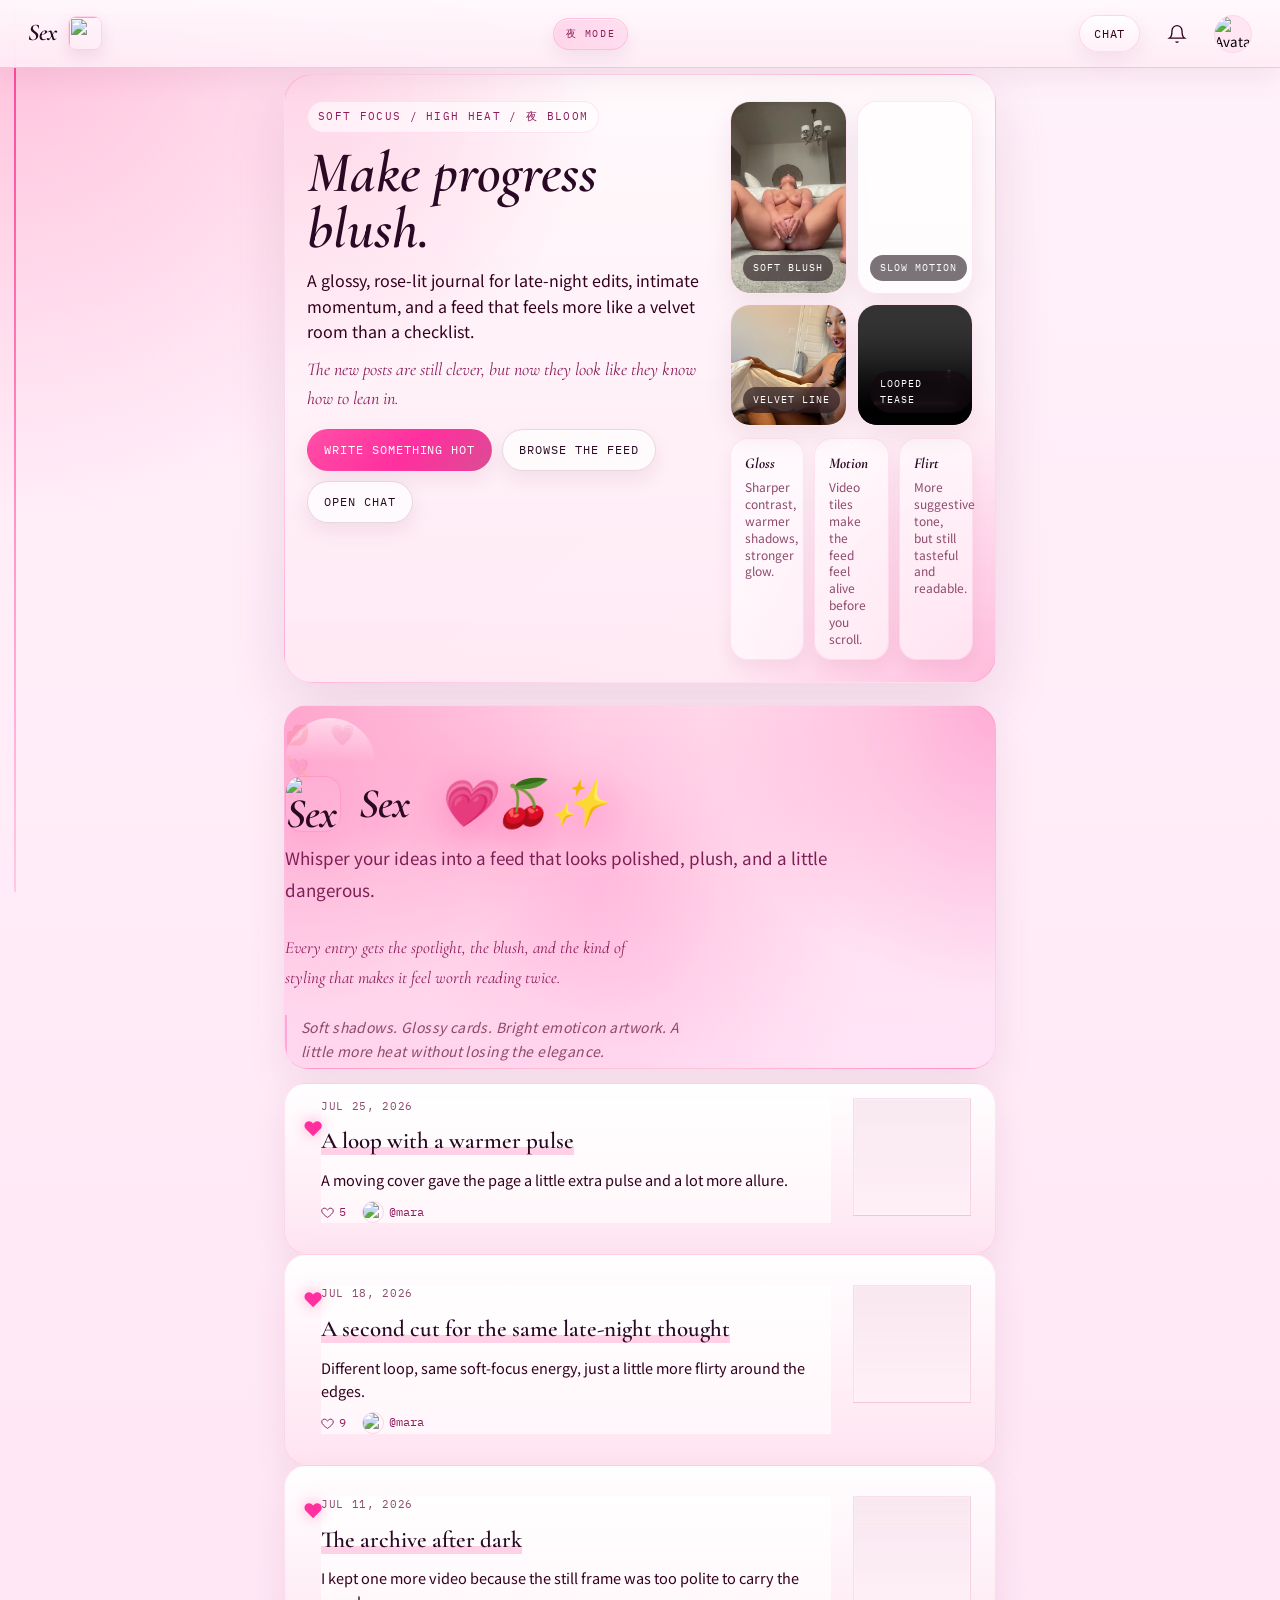
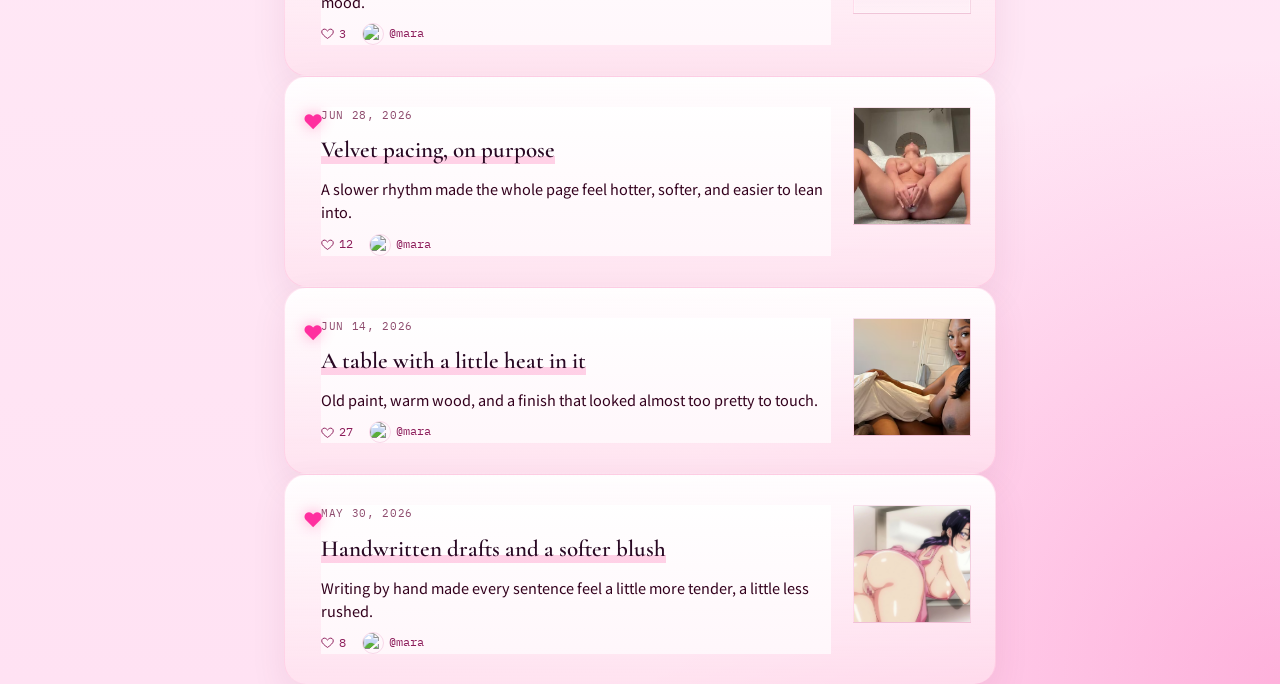
==== commit c946bfa8: "sexsex" ====
--- a/index.html
+++ b/index.html
@@ -347,7 +347,7 @@
   <section class="home-hero">
     <div class="home-hero-inner">
       <div class="home-hero-copy">
-        <div class="hero-kicker">soft focus / high heat / slow bloom</div>
+        <div class="hero-kicker">soft focus / high heat / 夜 bloom</div>
         <h1>Make progress blush.</h1>
         <p>A glossy, rose-lit journal for late-night edits, intimate momentum, and a feed that feels more like a velvet room than a checklist.</p>
         <p class="hero-note">The new posts are still clever, but now they look like they know how to lean in.</p>
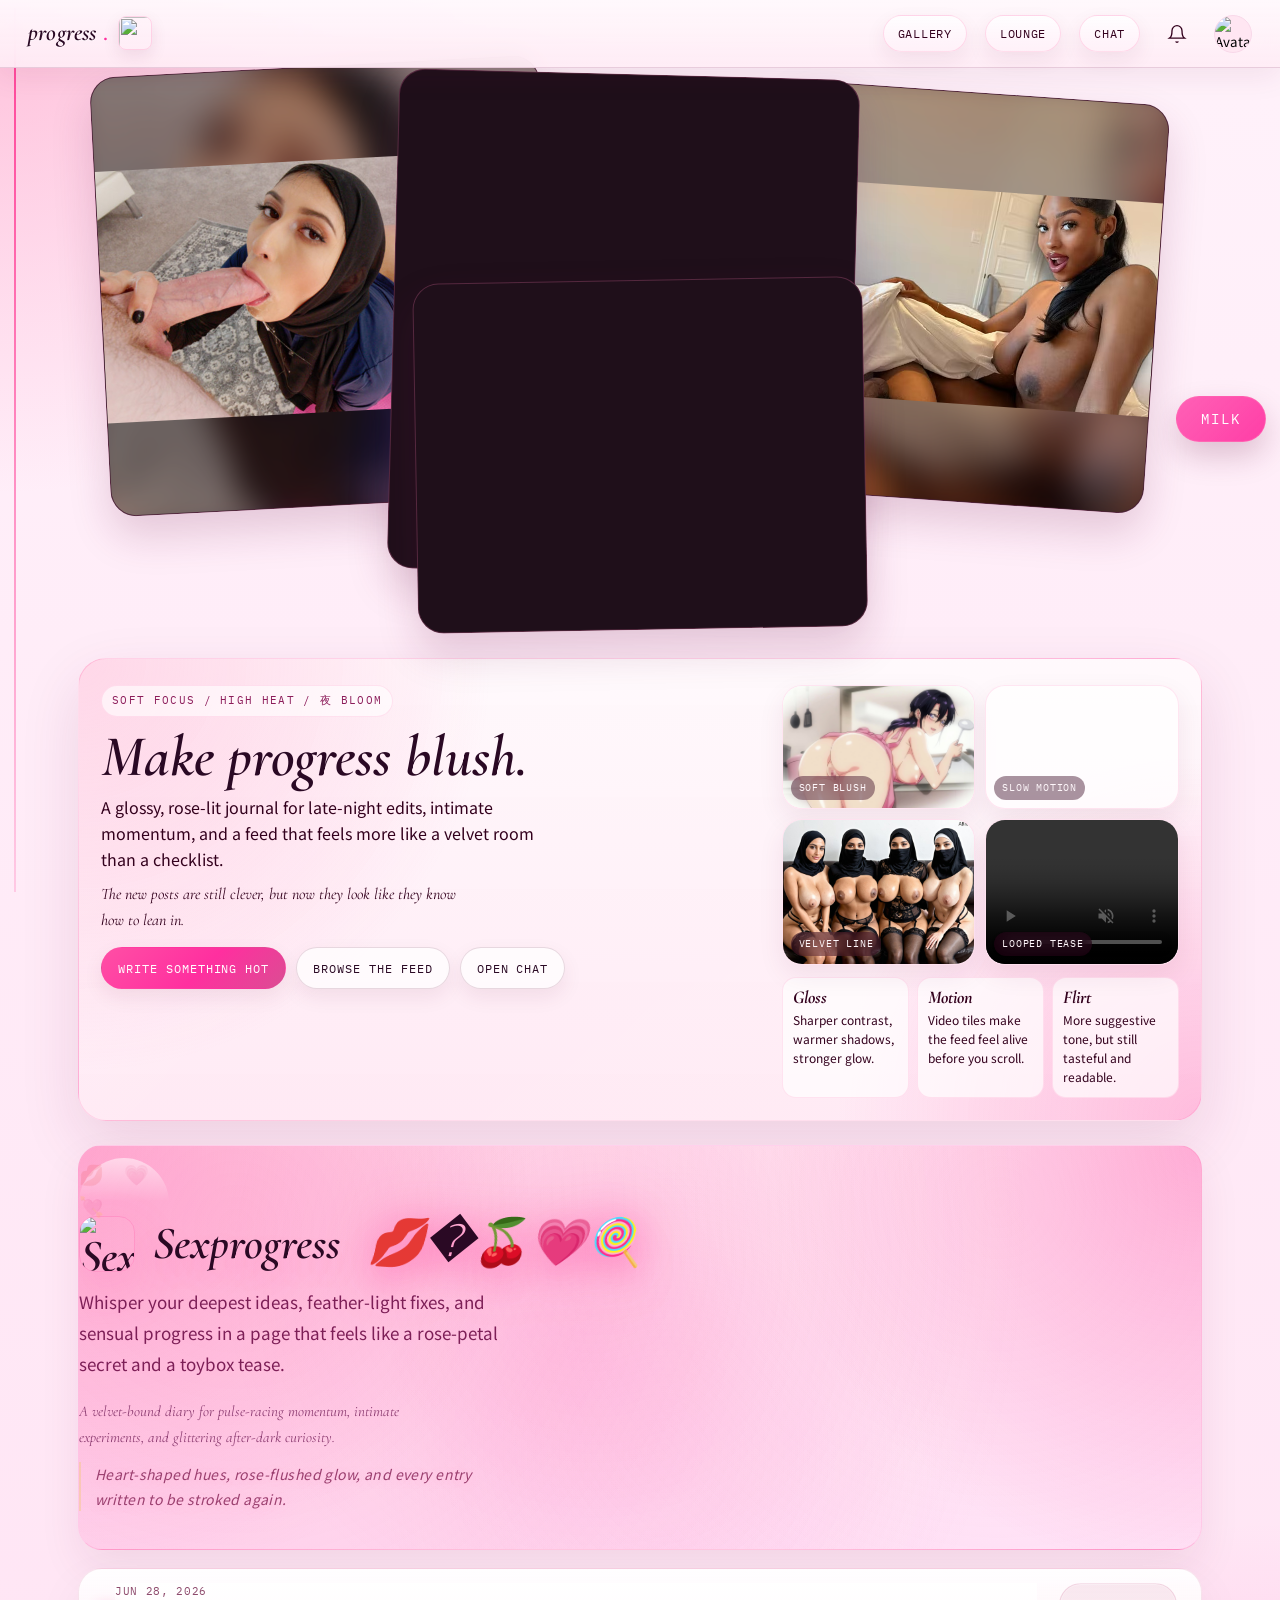
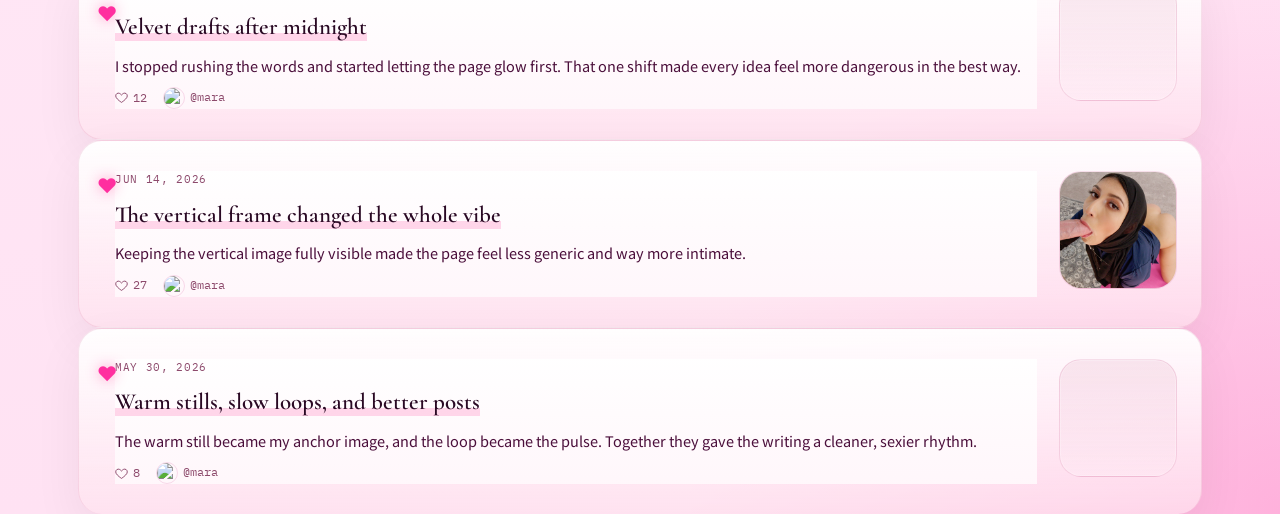
==== commit 83ba3488: "sexfinalyes" ====
--- a/index.html
+++ b/index.html
@@ -3,15 +3,15 @@
 <head>
 <meta charset="UTF-8">
 <meta name="viewport" content="width=device-width, initial-scale=1.0">
-<title>Sex</title>
-<meta property="og:site_name" content="Sex">
+<title>Sexprogress — a sultry journal for your late-night creations</title>
+<meta property="og:site_name" content="Sexprogress">
 <meta property="og:type" content="website">
 <meta property="og:url" content="https://progressing.online/index.html">
-<meta property="og:title" content="Sex">
+<meta property="og:title" content="Sexprogress — a sultry journal for your late-night creations">
 <meta property="og:description" content="A velvet-soft, toybox-charged space for sexy ideas, rose-scented edits, and confessions that crave a second read.">
 <meta property="og:image" content="https://progressing.online/images/nearheader.png">
 <meta name="twitter:card" content="summary_large_image">
-<meta name="twitter:title" content="Sex">
+<meta name="twitter:title" content="Sexprogress — a sultry journal for your late-night creations">
 <meta name="twitter:description" content="A velvet-soft, toybox-charged space for sexy ideas, rose-scented edits, and confessions that crave a second read.">
 <meta name="twitter:image" content="https://progressing.online/images/nearheader.png">
 <link rel="preconnect" href="https://fonts.googleapis.com">
@@ -115,13 +115,15 @@
   border: 1px solid rgba(255, 122, 181, 0.22);
   box-shadow: 0 22px 60px rgba(107, 23, 70, 0.12);
 }
+
 .home-hero::before {
   content: "";
   position: absolute;
   inset: -2px;
-  background: linear-gradient(135deg, rgba(255,255,255,.26), transparent 35%, rgba(255,255,255,.08));
+  background: linear-gradient(135deg, rgba(255,255,255,.28), transparent 35%, rgba(255,255,255,.08));
   pointer-events: none;
 }
+
 .home-hero-inner {
   position: relative;
   z-index: 1;
@@ -130,6 +132,7 @@
   gap: 18px;
   align-items: stretch;
 }
+
 .home-hero-copy h1 {
   margin: 0 0 10px;
   font-family: var(--font-display);
@@ -139,14 +142,15 @@
   line-height: .98;
   color: var(--ink);
 }
-.home-hero-copy .hero-kicker {
+
+.hero-kicker {
   display: inline-flex;
   align-items: center;
   gap: 7px;
   margin-bottom: 12px;
   padding: 6px 10px;
   border-radius: 999px;
-  background: rgba(255, 255, 255, .6);
+  background: rgba(255, 255, 255, .62);
   border: 1px solid rgba(255, 122, 181, .18);
   font-family: var(--font-mono);
   font-size: 11px;
@@ -154,24 +158,28 @@
   text-transform: uppercase;
   color: var(--mocha);
 }
+
 .home-hero-copy p {
   margin: 0 0 10px;
   max-width: 52ch;
   color: var(--mocha-dark);
   font-size: 16px;
 }
-.home-hero-copy .hero-note {
+
+.hero-note {
   font-family: var(--font-display);
+  font-style: italic;
   font-size: 18px;
-  font-style: italic;
   color: var(--mocha);
 }
+
 .home-hero-actions {
   display: flex;
   flex-wrap: wrap;
   gap: 10px;
-  margin-top: 16px;
-}
+  margin-top: 14px;
+}
+
 .home-hero-action {
   display: inline-flex;
   align-items: center;
@@ -187,21 +195,25 @@
   background: rgba(255,255,255,.72);
   box-shadow: 0 8px 20px rgba(107, 23, 70, 0.08);
 }
+
 .home-hero-action.primary {
   background: linear-gradient(135deg, #ff4fa5, #ff2f9f 55%, #db4d93);
   color: #fff;
   border-color: transparent;
 }
+
 .home-hero-art {
   display: grid;
   grid-template-rows: 1fr auto;
   gap: 12px;
 }
+
 .home-hero-art-grid {
   display: grid;
   grid-template-columns: repeat(2, minmax(0, 1fr));
   gap: 10px;
 }
+
 .home-hero-frame {
   position: relative;
   overflow: hidden;
@@ -211,127 +223,159 @@
   border: 1px solid rgba(255, 122, 181, 0.18);
   box-shadow: 0 10px 26px rgba(107, 23, 70, 0.08);
 }
+
 .home-hero-frame img,
 .home-hero-frame video {
   width: 100%;
   height: 100%;
+  min-height: 122px;
   object-fit: cover;
   display: block;
 }
+
 .home-hero-frame .label {
   position: absolute;
-  left: 12px;
-  bottom: 12px;
-  padding: 5px 10px;
+  left: 8px;
+  bottom: 8px;
+  z-index: 1;
+  padding: 4px 8px;
   border-radius: 999px;
+  background: rgba(51, 0, 29, 0.42);
+  color: var(--paper);
   font-family: var(--font-mono);
   font-size: 10px;
+  letter-spacing: .08em;
   text-transform: uppercase;
-  letter-spacing: .1em;
-  background: rgba(20, 8, 15, .56);
-  color: #fff;
   backdrop-filter: blur(8px);
 }
+
 .home-hero-strip {
+  margin-top: 0;
   display: grid;
   grid-template-columns: repeat(3, minmax(0, 1fr));
-  gap: 10px;
-}
+  gap: 8px;
+}
+
 .home-hero-pill {
-  padding: 12px 14px;
-  border-radius: 18px;
-  background: rgba(255,255,255,.56);
-  border: 1px solid rgba(255, 122, 181, .16);
-  box-shadow: 0 8px 18px rgba(107, 23, 70, 0.06);
-}
+  background: rgba(255,255,255,.7);
+  border: 1px solid rgba(255, 122, 181, .18);
+  border-radius: 14px;
+  padding: 10px;
+  font-size: 12px;
+  color: var(--mocha-dark);
+}
+
 .home-hero-pill strong {
   display: block;
   font-family: var(--font-display);
+  font-size: 18px;
   font-style: italic;
-  font-size: 15px;
+  line-height: 1;
   margin-bottom: 4px;
 }
-.home-hero-pill span {
-  display: block;
-  font-size: 12px;
-  color: var(--muted);
-  line-height: 1.4;
-}
-
-.feed-header {
-  display: grid;
-  gap: 10px;
-  margin-top: 6px;
-  margin-bottom: 14px;
-  padding-bottom: 4px;
-}
-.feed-header h1 {
-  margin: 0;
-  font-family: var(--font-display);
-  font-style: italic;
-  font-size: clamp(28px, 6vw, 42px);
-  line-height: 1.02;
-  letter-spacing: -0.02em;
-  color: var(--ink);
-}
-.feed-header p {
-  margin: 0;
-  max-width: 62ch;
-}
-.feed-header .subline {
-  color: var(--mocha);
-  font-family: var(--font-display);
-  font-size: 17px;
-  font-style: italic;
-}
-.feed-header .sexy-hint {
-  padding-left: 14px;
-  border-left: 2px solid rgba(255, 47, 159, .28);
-  color: var(--muted);
-}
-
-.feed-tabs {
-  background: rgba(255,255,255,.55);
-  border: 1px solid rgba(255, 122, 181, .16);
-  box-shadow: 0 10px 24px rgba(107, 23, 70, 0.06);
-  backdrop-filter: blur(8px);
-}
-.feed-tab-btn.active {
-  background: linear-gradient(135deg, #ff4fa5, #ff2f9f);
-  color: #fff;
-}
-
-.entry {
-  border-radius: 22px;
-  overflow: hidden;
-  border: 1px solid rgba(255, 122, 181, .18);
-  box-shadow: 0 14px 36px rgba(107, 23, 70, 0.08);
-}
-.entry-body {
-  background: linear-gradient(180deg, rgba(255,255,255,.92), rgba(255,247,251,.98));
-}
-.entry-title .underline {
-  background-image: linear-gradient(transparent 72%, rgba(255, 87, 164, .26) 0);
-}
-.entry-meta {
-  color: var(--mocha);
-}
-.entry-excerpt {
-  color: var(--mocha-dark);
-}
-.entry-thumb {
-  border-radius: 0;
-  border-left: 1px solid rgba(255, 122, 181, .16);
-}
-.entry-thumb img,
-.entry-thumb video {
+
+.feature-overlap {
+  position: relative;
+  height: 560px;
+  margin: 6px 0 24px;
+}
+
+.feature-overlap-stage {
+  position: relative;
   width: 100%;
   height: 100%;
+}
+
+.feature-overlap-card {
+  position: absolute;
+  overflow: hidden;
+  border-radius: 26px;
+  background: #1f0f1a;
+  border: 1px solid rgba(255, 122, 181, 0.24);
+  box-shadow: 0 20px 42px rgba(107, 23, 70, 0.18);
+}
+
+.feature-overlap-card.has-blur-bg::before {
+  content: "";
+  position: absolute;
+  inset: -8px;
+  background-image: var(--card-bg);
+  background-position: center;
+  background-size: cover;
+  filter: blur(16px) saturate(1.12);
+  transform: scale(1.08);
+  opacity: 0.72;
+}
+
+.feature-overlap-card img,
+.feature-overlap-card video {
+  width: 100%;
+  height: 100%;
+  display: block;
   object-fit: cover;
-  display: block;
+}
+
+.feature-overlap-card.has-blur-bg img {
+  position: relative;
+  z-index: 1;
+  object-fit: contain;
+  object-position: center;
+}
+
+.feature-overlap-card.card-a {
+  top: -8px;
+  left: 2%;
+  width: 40%;
+  height: 440px;
+  transform: rotate(-3deg);
+  z-index: 1;
+}
+
+.feature-overlap-card.card-b {
+  top: 0;
+  left: 28%;
+  width: 41%;
+  height: 500px;
+  transform: rotate(1.5deg);
+  z-index: 3;
+}
+
+.feature-overlap-card.card-c {
+  top: 18px;
+  right: 4%;
+  width: 34%;
+  height: 410px;
+  transform: rotate(4deg);
+  z-index: 2;
+}
+
+.feature-overlap-card.card-d {
+  bottom: 4px;
+  left: 50%;
+  width: 40%;
+  height: 350px;
+  transform: translateX(-50%) rotate(-1deg);
+  z-index: 4;
+}
+
+@media (max-width: 900px) {
+  .home-hero-inner { grid-template-columns: 1fr; }
+
+  .feature-overlap { height: 520px; }
+  .feature-overlap-card.card-a { width: 48%; height: 420px; }
+  .feature-overlap-card.card-b { left: 30%; width: 44%; height: 470px; }
+  .feature-overlap-card.card-c { width: 40%; height: 360px; }
+  .feature-overlap-card.card-d { width: 46%; height: 310px; }
 }
 
 @media (max-width: 720px) {
+  .feature-overlap { height: 460px; margin: 6px 0 18px; }
+  .feature-overlap-stage { height: 100%; }
+  .feature-overlap-card.card-a { top: -8px; left: -2%; width: 58%; height: 320px; transform: rotate(-4deg); }
+  .feature-overlap-card.card-b { top: -2px; left: 35%; width: 58%; height: 350px; transform: rotate(2deg); }
+  .feature-overlap-card.card-c { top: 46px; right: -2%; width: 52%; height: 280px; transform: rotate(5deg); }
+  .feature-overlap-card.card-d { bottom: -4px; left: 50%; width: 60%; height: 240px; transform: translateX(-50%) rotate(-1deg); }
+
   .home-hero-inner { grid-template-columns: 1fr; }
   .home-hero-strip { grid-template-columns: 1fr; }
   .home-hero-art-grid { grid-template-columns: 1fr 1fr; }
@@ -344,6 +388,23 @@
 <div id="modal-root"></div>
 
 <main class="container">
+  <section class="feature-overlap">
+    <div class="feature-overlap-stage">
+      <article class="feature-overlap-card card-a has-blur-bg" style="--card-bg: url('images/emoticoans/(m=q18T2ZXbeaSaaTbaAaaaa)(mh=zJMuchy9Z1JP4GC7)0.jpg');">
+        <img src="images/emoticoans/(m=q18T2ZXbeaSaaTbaAaaaa)(mh=zJMuchy9Z1JP4GC7)0.jpg" alt="" loading="lazy">
+      </article>
+      <article class="feature-overlap-card card-b">
+        <video src="images/emoticoans/6a0c778ea2d204.73156998.mp4" autoplay muted loop playsinline preload="metadata"></video>
+      </article>
+      <article class="feature-overlap-card card-c has-blur-bg" style="--card-bg: url('images/emoticoans/rs_fit_1280_720.avif');">
+        <img src="images/emoticoans/rs_fit_1280_720.avif" alt="" loading="lazy">
+      </article>
+      <article class="feature-overlap-card card-d">
+        <video src="images/emoticoans/6a05fdfaedb470.93319321.mp4" autoplay muted loop playsinline preload="metadata"></video>
+      </article>
+    </div>
+  </section>
+
   <section class="home-hero">
     <div class="home-hero-inner">
       <div class="home-hero-copy">
@@ -359,10 +420,10 @@
       </div>
       <div class="home-hero-art">
         <div class="home-hero-art-grid">
-          <div class="home-hero-frame"><img src="images/emoticoans/preview.jpg" alt="Emoticoans cover preview"><div class="label">Soft blush</div></div>
-          <div class="home-hero-frame"><video src="images/emoticoans/6a0c778ea2d204.73156998.mp4" autoplay muted loop playsinline preload="metadata"></video><div class="label">Slow motion</div></div>
-          <div class="home-hero-frame"><img src="images/emoticoans/rs_fit_1280_720.avif" alt="Emoticoans banner"><div class="label">Velvet line</div></div>
-          <div class="home-hero-frame"><video src="images/emoticoans/6a05fdfaedb470.93319321.mp4" controls muted loop playsinline preload="metadata"></video><div class="label">Looped tease</div></div>
+          <div class="home-hero-frame"><img src="images/emoticoans/12.jpg" alt=""><div class="label">Soft blush</div></div>
+          <div class="home-hero-frame"><video src="images/emoticoans/6a0c778ea2d204.73156998 - Copy.mp4" autoplay muted loop playsinline preload="metadata"></video><div class="label">Slow motion</div></div>
+          <div class="home-hero-frame"><img src="images/emoticoans/69dfa9ffdb8a7d1ef04d28b1.jpg" alt=""><div class="label">Velvet line</div></div>
+          <div class="home-hero-frame"><video src="images/emoticoans/6a05fdfaedb470.93319321 - Copy.mp4" controls muted loop playsinline preload="metadata"></video><div class="label">Looped tease</div></div>
         </div>
         <div class="home-hero-strip">
           <div class="home-hero-pill"><strong>Gloss</strong><span>Sharper contrast, warmer shadows, stronger glow.</span></div>
@@ -374,10 +435,10 @@
   </section>
 
   <header class="feed-header">
-    <h1><img class="header-icon" src="images/etc1.png" alt="Sex icon"> Sex <span class="hero-emoji">💗🍒✨</span></h1>
-    <p>Whisper your ideas into a feed that looks polished, plush, and a little dangerous.</p>
-    <p class="subline">Every entry gets the spotlight, the blush, and the kind of styling that makes it feel worth reading twice.</p>
-    <p class="sexy-hint">Soft shadows. Glossy cards. Bright emoticon artwork. A little more heat without losing the elegance.</p>
+    <h1><img class="header-icon" src="images/etc1.png" alt="Sexprogress icon"> Sexprogress <span class="hero-emoji">💋�🍒💗🍭</span></h1>
+    <p>Whisper your deepest ideas, feather-light fixes, and sensual progress in a page that feels like a rose-petal secret and a toybox tease.</p>
+    <p class="subline">A velvet-bound diary for pulse-racing momentum, intimate experiments, and glittering after-dark curiosity.</p>
+    <p class="sexy-hint">Heart-shaped hues, rose-flushed glow, and every entry written to be stroked again.</p>
   </header>
 
   <!-- Category tabs — only rendered when the feature is enabled in settings -->
--- a/style.css
+++ b/style.css
@@ -11,6 +11,7 @@
   --paper:        #FFF7FB;
   --heart:        #ff5dd3;
   --rose:         #ff2f9f;
+  --gold:         #f2c86d;
   --toy:          #ff84d8;
   --mocha-dark:   #33001d;
   --mocha:        #8C1C5A;
@@ -97,9 +98,9 @@
 }
 
 .container {
-  max-width: 760px;
+  max-width: 1180px;
   margin: 0 auto;
-  padding: 0 24px;
+  padding: 0 28px;
 }
 
 /* ============================================================
@@ -129,6 +130,308 @@
   opacity: 0;
   box-shadow: none;
   pointer-events: none;
+}
+
+.nav-media-strip {
+  display: grid;
+  grid-template-columns: repeat(4, minmax(0, 1fr));
+  gap: 12px;
+  padding: 14px 24px 0;
+}
+
+.nav-media-card {
+  position: relative;
+  min-height: 92px;
+  border-radius: 22px;
+  overflow: hidden;
+  background: linear-gradient(135deg, rgba(255, 230, 243, 0.96), rgba(255, 214, 234, 0.78));
+  border: 1px solid rgba(198, 93, 154, 0.18);
+  box-shadow: var(--shadow-soft);
+  isolation: isolate;
+}
+
+.nav-media-card img,
+.nav-media-card video {
+  width: 100%;
+  height: 100%;
+  min-height: 92px;
+  object-fit: cover;
+  display: block;
+}
+
+.nav-media-card span {
+  position: absolute;
+  left: 10px;
+  bottom: 10px;
+  z-index: 1;
+  padding: 4px 8px;
+  border-radius: 999px;
+  background: rgba(51, 0, 29, 0.45);
+  color: var(--paper);
+  font-size: 11px;
+  font-weight: 700;
+  letter-spacing: 0.03em;
+  backdrop-filter: blur(10px);
+}
+
+.nav-media-card::after {
+  content: "";
+  position: absolute;
+  inset: 0;
+  background: linear-gradient(180deg, transparent 20%, rgba(51, 0, 29, 0.18) 100%);
+  pointer-events: none;
+}
+
+.nav-media-video {
+  background: linear-gradient(135deg, rgba(255, 248, 252, 0.95), rgba(255, 224, 240, 0.78));
+}
+
+.nav-media-video video {
+  filter: saturate(1.08) contrast(1.04);
+}
+
+.community-pills {
+  display: grid;
+  grid-template-columns: repeat(2, minmax(0, 1fr));
+  gap: 14px;
+}
+
+.community-pill {
+  display: grid;
+  grid-template-columns: 110px minmax(0, 1fr);
+  gap: 14px;
+  padding: 12px;
+  border-radius: 24px;
+  background: linear-gradient(135deg, rgba(255, 255, 255, 0.95), rgba(255, 236, 246, 0.96));
+  border: 1px solid rgba(255, 122, 181, 0.18);
+  box-shadow: var(--shadow-soft);
+}
+
+.community-pill-media {
+  border-radius: 18px;
+  overflow: hidden;
+  min-height: 110px;
+  background: linear-gradient(135deg, rgba(255, 132, 216, 0.2), rgba(242, 200, 109, 0.18));
+}
+
+.community-pill-media img,
+.community-pill-media video {
+  width: 100%;
+  height: 100%;
+  min-height: 110px;
+  object-fit: cover;
+  display: block;
+}
+
+.community-pill-copy {
+  min-width: 0;
+  display: flex;
+  flex-direction: column;
+  justify-content: space-between;
+  gap: 10px;
+}
+
+.community-pill-top {
+  display: flex;
+  align-items: baseline;
+  justify-content: space-between;
+  gap: 10px;
+}
+
+.community-pill-top h3 {
+  margin: 0;
+  font-family: var(--font-display);
+  font-size: 20px;
+  font-style: italic;
+  color: var(--ink);
+}
+
+.community-pill-top span {
+  font-family: var(--font-mono);
+  font-size: 10px;
+  letter-spacing: 0.08em;
+  text-transform: uppercase;
+  color: var(--muted);
+  white-space: nowrap;
+}
+
+.community-pill-copy p {
+  margin: 0;
+  color: var(--mocha-dark);
+  font-size: 14px;
+  line-height: 1.5;
+}
+
+.community-pill-tags {
+  display: flex;
+  flex-wrap: wrap;
+  gap: 6px;
+}
+
+.community-pill-tags span {
+  padding: 4px 8px;
+  border-radius: 999px;
+  background: rgba(255, 122, 181, 0.12);
+  color: var(--mocha);
+  font-family: var(--font-mono);
+  font-size: 10px;
+  letter-spacing: 0.05em;
+  text-transform: uppercase;
+}
+
+.dopamine-hub {
+  margin: 18px 0 24px;
+}
+
+.dopamine-hub-head {
+  margin-bottom: 14px;
+}
+
+.dopamine-hub-head h2 {
+  margin: 0 0 6px;
+  font-family: var(--font-display);
+  font-style: italic;
+  font-size: clamp(26px, 4vw, 36px);
+  color: var(--ink);
+}
+
+.dopamine-hub-head p {
+  margin: 0;
+  max-width: 72ch;
+  color: var(--mocha-dark);
+}
+
+.dopamine-hub-grid {
+  display: grid;
+  grid-template-columns: repeat(2, minmax(0, 1fr));
+  gap: 18px;
+}
+
+.dopamine-panel {
+  display: flex;
+  flex-direction: column;
+  gap: 12px;
+  padding: 16px;
+  border-radius: 28px;
+  background: linear-gradient(180deg, rgba(255,255,255,.96), rgba(255,241,248,.98));
+  border: 1px solid rgba(255, 122, 181, 0.18);
+  box-shadow: var(--shadow-soft);
+  min-width: 0;
+}
+
+.dopamine-panel-head {
+  display: flex;
+  align-items: baseline;
+  justify-content: space-between;
+  gap: 12px;
+}
+
+.dopamine-panel-head h3 {
+  margin: 0;
+  font-family: var(--font-display);
+  font-style: italic;
+  font-size: 22px;
+}
+
+.dopamine-panel-head span {
+  font-family: var(--font-mono);
+  font-size: 10px;
+  letter-spacing: 0.08em;
+  text-transform: uppercase;
+  color: var(--muted);
+  white-space: nowrap;
+}
+
+.dopamine-media-grid,
+.dopamine-community-list,
+.dopamine-post-list {
+  display: grid;
+  gap: 14px;
+}
+
+.dopamine-media-card,
+.dopamine-community-card,
+.dopamine-post-card {
+  border-radius: 26px;
+  overflow: hidden;
+  background: rgba(255,255,255,.76);
+  border: 1px solid rgba(255, 122, 181, 0.14);
+  box-shadow: 0 10px 26px rgba(107, 23, 70, 0.06);
+}
+
+.dopamine-media-frame {
+  min-height: 150px;
+  background: linear-gradient(135deg, rgba(255, 132, 216, 0.18), rgba(242, 200, 109, 0.14));
+}
+
+.dopamine-media-frame img,
+.dopamine-media-frame video {
+  width: 100%;
+  height: 100%;
+  min-height: 150px;
+  object-fit: cover;
+  display: block;
+}
+
+.dopamine-media-copy,
+.dopamine-community-card > div,
+.dopamine-post-copy {
+  padding: 14px 14px 15px;
+}
+
+.dopamine-media-copy h3,
+.dopamine-community-top h3,
+.dopamine-post-copy h3 {
+  margin: 0;
+  font-family: var(--font-display);
+  font-style: italic;
+  color: var(--ink);
+}
+
+.dopamine-media-copy h3 { font-size: 18px; margin-bottom: 4px; }
+.dopamine-media-copy p,
+.dopamine-community-card p,
+.dopamine-post-copy p {
+  margin: 0;
+  color: var(--mocha-dark);
+  font-size: 14.5px;
+  line-height: 1.5;
+}
+
+.dopamine-post-top {
+  display: flex;
+  align-items: center;
+  justify-content: space-between;
+  gap: 10px;
+  margin-bottom: 8px;
+  font-family: var(--font-mono);
+  font-size: 11px;
+  letter-spacing: 0.08em;
+  text-transform: uppercase;
+  color: var(--muted);
+}
+
+.dopamine-post-copy h3 {
+  font-size: 24px;
+  margin-bottom: 6px;
+}
+
+.dopamine-post-copy h3 a { color: inherit; }
+
+.dopamine-post-meta {
+  display: flex;
+  align-items: center;
+  gap: 8px;
+  margin-top: 10px;
+  font-size: 13px;
+  color: var(--mocha);
+}
+
+.dopamine-post-meta img {
+  width: 20px;
+  height: 20px;
+  border-radius: 50%;
+  object-fit: cover;
 }
 
 .nav-title {
@@ -201,8 +504,216 @@
 
 .nav-new:active { transform: translateY(0); }
 
+.nav-milk-btn {
+  margin-left: auto;
+  font-size: 14px;
+  padding: 10px 18px;
+  letter-spacing: 0.08em;
+  background: linear-gradient(135deg, rgba(255, 93, 180, 0.96), rgba(255, 47, 159, 0.92));
+  color: #fff;
+  border-color: transparent;
+}
+
+.nav-milk-btn:hover {
+  color: #fff;
+  box-shadow: 0 14px 28px rgba(107, 23, 70, 0.18);
+}
+
+.milk-outside-btn {
+  position: fixed;
+  right: 14px;
+  top: 44%;
+  transform: none;
+  z-index: 360;
+  border: 1px solid rgba(255, 122, 181, 0.42);
+  border-radius: 999px;
+  padding: 13px 24px;
+  font-family: var(--font-mono);
+  font-size: 14px;
+  letter-spacing: 0.14em;
+  text-transform: uppercase;
+  color: #fff;
+  background: linear-gradient(135deg, rgba(255, 93, 180, 0.98), rgba(255, 47, 159, 0.92));
+  box-shadow: 0 14px 30px rgba(107, 23, 70, 0.22);
+  cursor: pointer;
+}
+
+.milk-final-overlay {
+  position: fixed;
+  inset: 0;
+  display: grid;
+  place-items: center;
+  z-index: 352;
+  pointer-events: none;
+  opacity: 0;
+  visibility: hidden;
+  will-change: opacity, transform, filter;
+}
+
+.milk-final-overlay.is-active {
+  visibility: visible;
+  animation: milk-final-fade 3600ms ease-out forwards;
+}
+
+.milk-final-overlay img {
+  width: min(96vw, 1400px);
+  height: min(92vh, 980px);
+  object-fit: cover;
+  border-radius: 20px;
+  filter: drop-shadow(0 26px 46px rgba(51, 0, 29, 0.34));
+}
+
+@keyframes milk-final-fade {
+  0% {
+    opacity: 0;
+    transform: scale(1.04);
+    filter: blur(8px);
+  }
+  18% {
+    opacity: 0.96;
+    transform: scale(1);
+    filter: blur(0);
+  }
+  84% {
+    opacity: 0.9;
+    transform: scale(1);
+    filter: blur(0);
+  }
+  100% {
+    opacity: 0;
+    transform: scale(1.02);
+    filter: blur(3px);
+  }
+}
+
+.milk-outside-btn:hover {
+  box-shadow: 0 18px 36px rgba(107, 23, 70, 0.3);
+}
+
+.milk-confetti-layer {
+  position: fixed;
+  inset: 0;
+  pointer-events: none;
+  z-index: 355;
+}
+
+.milk-rocket {
+  position: fixed;
+  width: 8px;
+  height: 18px;
+  border-radius: 999px;
+  background: linear-gradient(180deg, rgba(255,255,255,1), rgba(255,255,255,0.55));
+  box-shadow: 0 0 0 1px rgba(255,255,255,0.45), 0 0 16px rgba(255,255,255,0.7);
+  transform: translate(-50%, -50%);
+  animation: milk-rocket-launch 560ms cubic-bezier(.14,.73,.3,1) forwards;
+}
+
+.milk-drop {
+  position: fixed;
+  border-radius: 999px;
+  background: radial-gradient(circle at 30% 30%, rgba(255,255,255,0.98), rgba(255,255,255,0.84));
+  box-shadow: 0 0 0 1px rgba(255,255,255,0.35);
+  transform: translate(-50%, -50%);
+  animation: milk-burst-drop 1200ms cubic-bezier(.2,.6,.22,1) forwards;
+}
+
+.milk-splat {
+  position: fixed;
+  border-radius: 999px;
+  background: radial-gradient(circle at 35% 35%, rgba(255,255,255,0.95), rgba(255,255,255,0.7));
+  transform: translate(-50%, -50%) scale(0.8);
+  filter: blur(0.4px);
+  animation: milk-splat-drip 2200ms ease-out forwards;
+}
+
+.milk-splat.heavy {
+  border-radius: 42% 58% 54% 46% / 55% 45% 58% 42%;
+  filter: blur(0.2px);
+  box-shadow: 0 0 0 1px rgba(255,255,255,0.25), 0 8px 18px rgba(255,255,255,0.25);
+}
+
+@keyframes milk-rocket-launch {
+  0% {
+    transform: translate(-50%, -50%) scale(0.85);
+    opacity: 0.9;
+  }
+  100% {
+    transform: translate(calc(-50% + var(--tx)), calc(-50% + var(--ty))) scale(1.05);
+    opacity: 0;
+  }
+}
+
+@keyframes milk-burst-drop {
+  0% {
+    transform: translate(-50%, -50%) scale(.7);
+    opacity: 1;
+  }
+  100% {
+    transform: translate(calc(-50% + var(--dx)), calc(-50% + var(--dy))) scale(1.02);
+    opacity: 0;
+  }
+}
+
+@keyframes milk-splat-drip {
+  0% {
+    transform: translate(-50%, -50%) scale(0.7);
+    opacity: 0;
+  }
+  20% {
+    transform: translate(-50%, -50%) scale(1.08);
+    opacity: 0.6;
+  }
+  100% {
+    transform: translate(-50%, calc(-50% + 64px)) scale(1.15);
+    opacity: 0;
+  }
+}
+
 @media (max-width: 600px) {
   .nav-chat-link.nav-new { display: inline-flex; }
+  .milk-outside-btn {
+    right: 10px;
+    top: 38%;
+    padding: 11px 18px;
+    font-size: 12px;
+  }
+  .milk-final-overlay {
+    padding: 12px;
+  }
+  .milk-final-overlay img {
+    width: 100%;
+    height: min(88vh, 760px);
+    border-radius: 14px;
+  }
+  .nav-media-strip {
+    grid-template-columns: repeat(2, minmax(0, 1fr));
+    gap: 10px;
+    padding: 10px 16px 0;
+  }
+  .nav-media-card,
+  .nav-media-card img,
+  .nav-media-card video {
+    min-height: 84px;
+  }
+  .community-pills {
+    grid-template-columns: 1fr;
+  }
+  .community-pill {
+    grid-template-columns: 92px minmax(0, 1fr);
+  }
+  .community-pill-media,
+  .community-pill-media img,
+  .community-pill-media video {
+    min-height: 92px;
+  }
+  .dopamine-hub-grid {
+    grid-template-columns: 1fr;
+  }
+  .dopamine-media-frame,
+  .dopamine-media-frame img,
+  .dopamine-media-frame video {
+    min-height: 122px;
+  }
 }
 
 .mobile-fab {
@@ -259,13 +770,13 @@
   color: var(--mocha-dark);
 }
 .feed-header .subline {
-  color: var(--mocha);
+  color: #a84c2c;
   font-family: var(--font-display);
   font-style: italic;
 }
 .feed-header .sexy-hint {
   padding-left: 14px;
-  border-left: 2px solid rgba(255, 47, 159, 0.24);
+  border-left: 2px solid rgba(242, 200, 109, 0.38);
   color: var(--muted);
 }
 
@@ -303,7 +814,7 @@
   margin-top: 20px;
   padding: 26px 22px 20px;
   border-radius: 24px;
-  background: linear-gradient(180deg, rgba(255,255,255,.94), rgba(255,244,250,.98));
+  background: linear-gradient(180deg, rgba(255,255,255,.94), rgba(255,244,250,.98), rgba(255, 246, 223, .55));
   border: 1px solid rgba(255, 122, 181, 0.16);
   box-shadow: 0 18px 42px rgba(107, 23, 70, 0.08);
 }
@@ -311,7 +822,7 @@
   text-shadow: 0 1px 0 rgba(255,255,255,.6);
 }
 .post-back {
-  color: var(--mocha);
+  color: #a84c2c;
 }
 .post-date {
   color: var(--muted);
